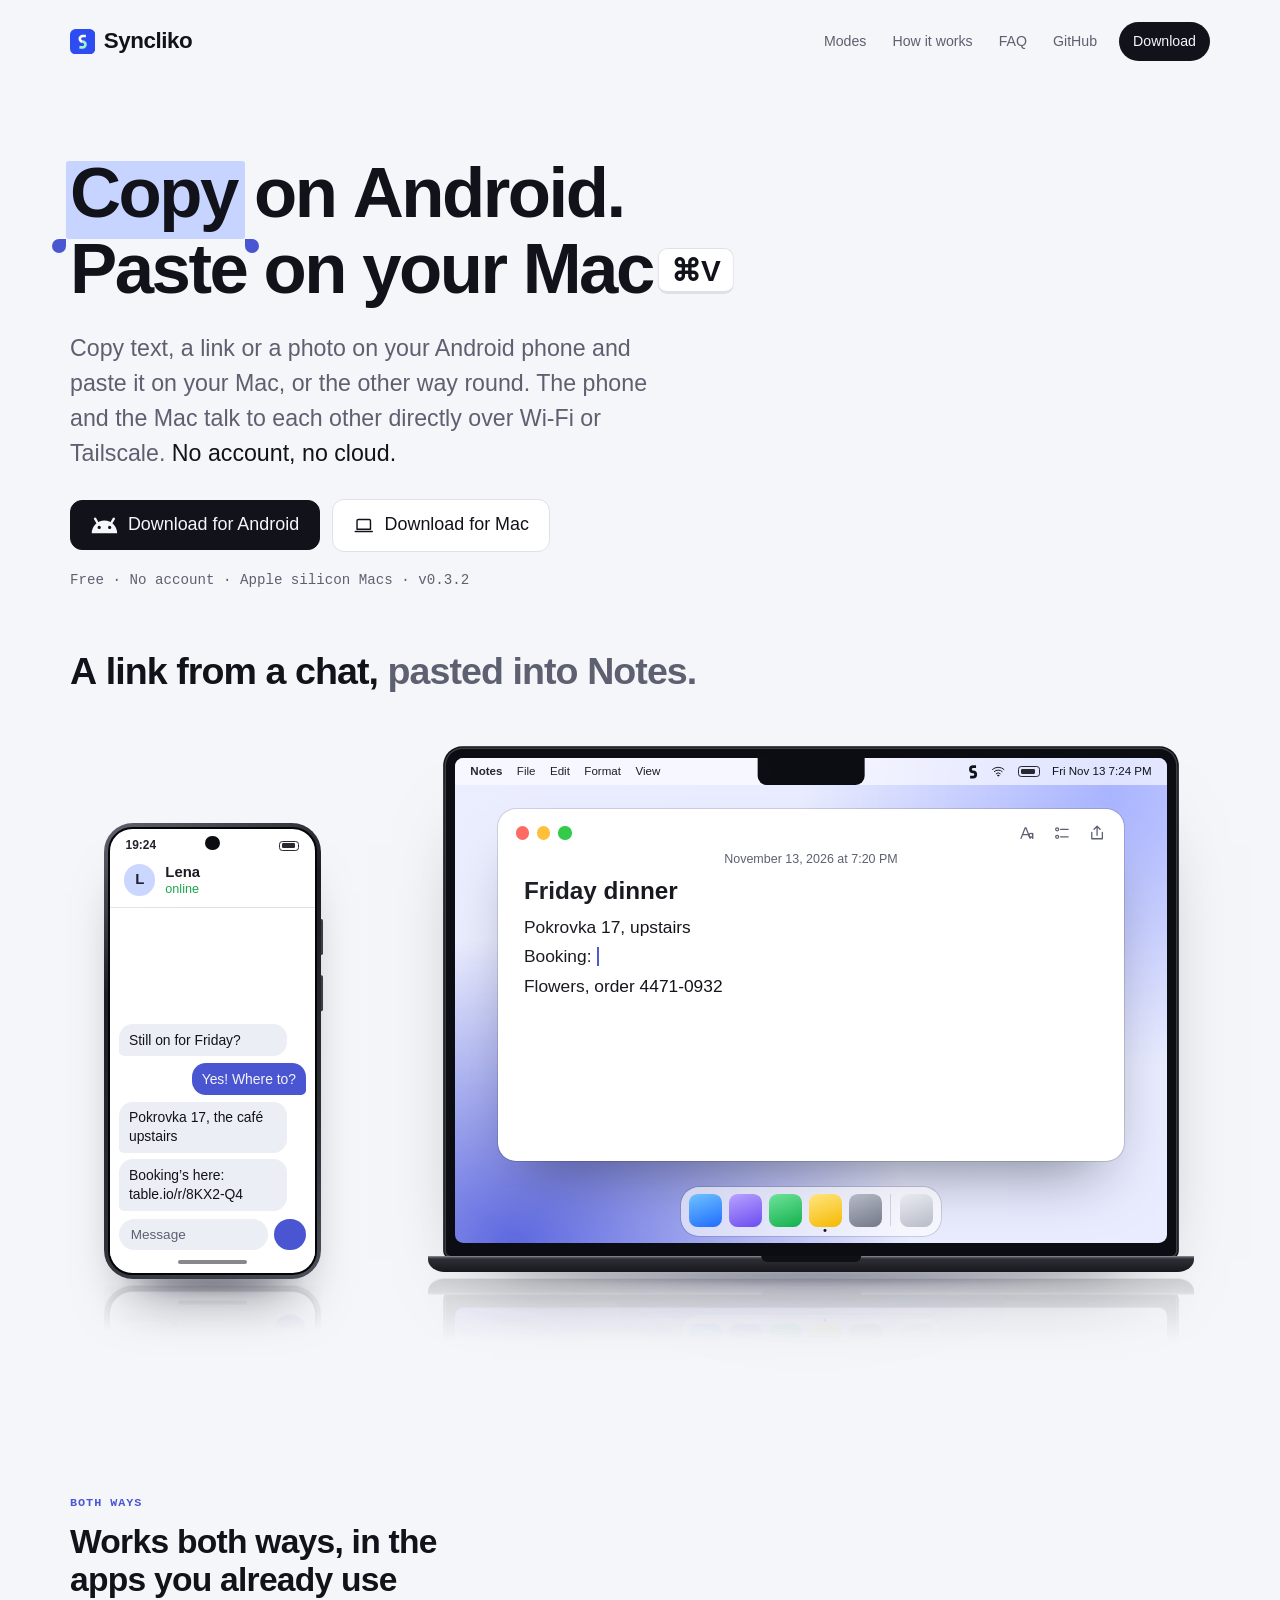
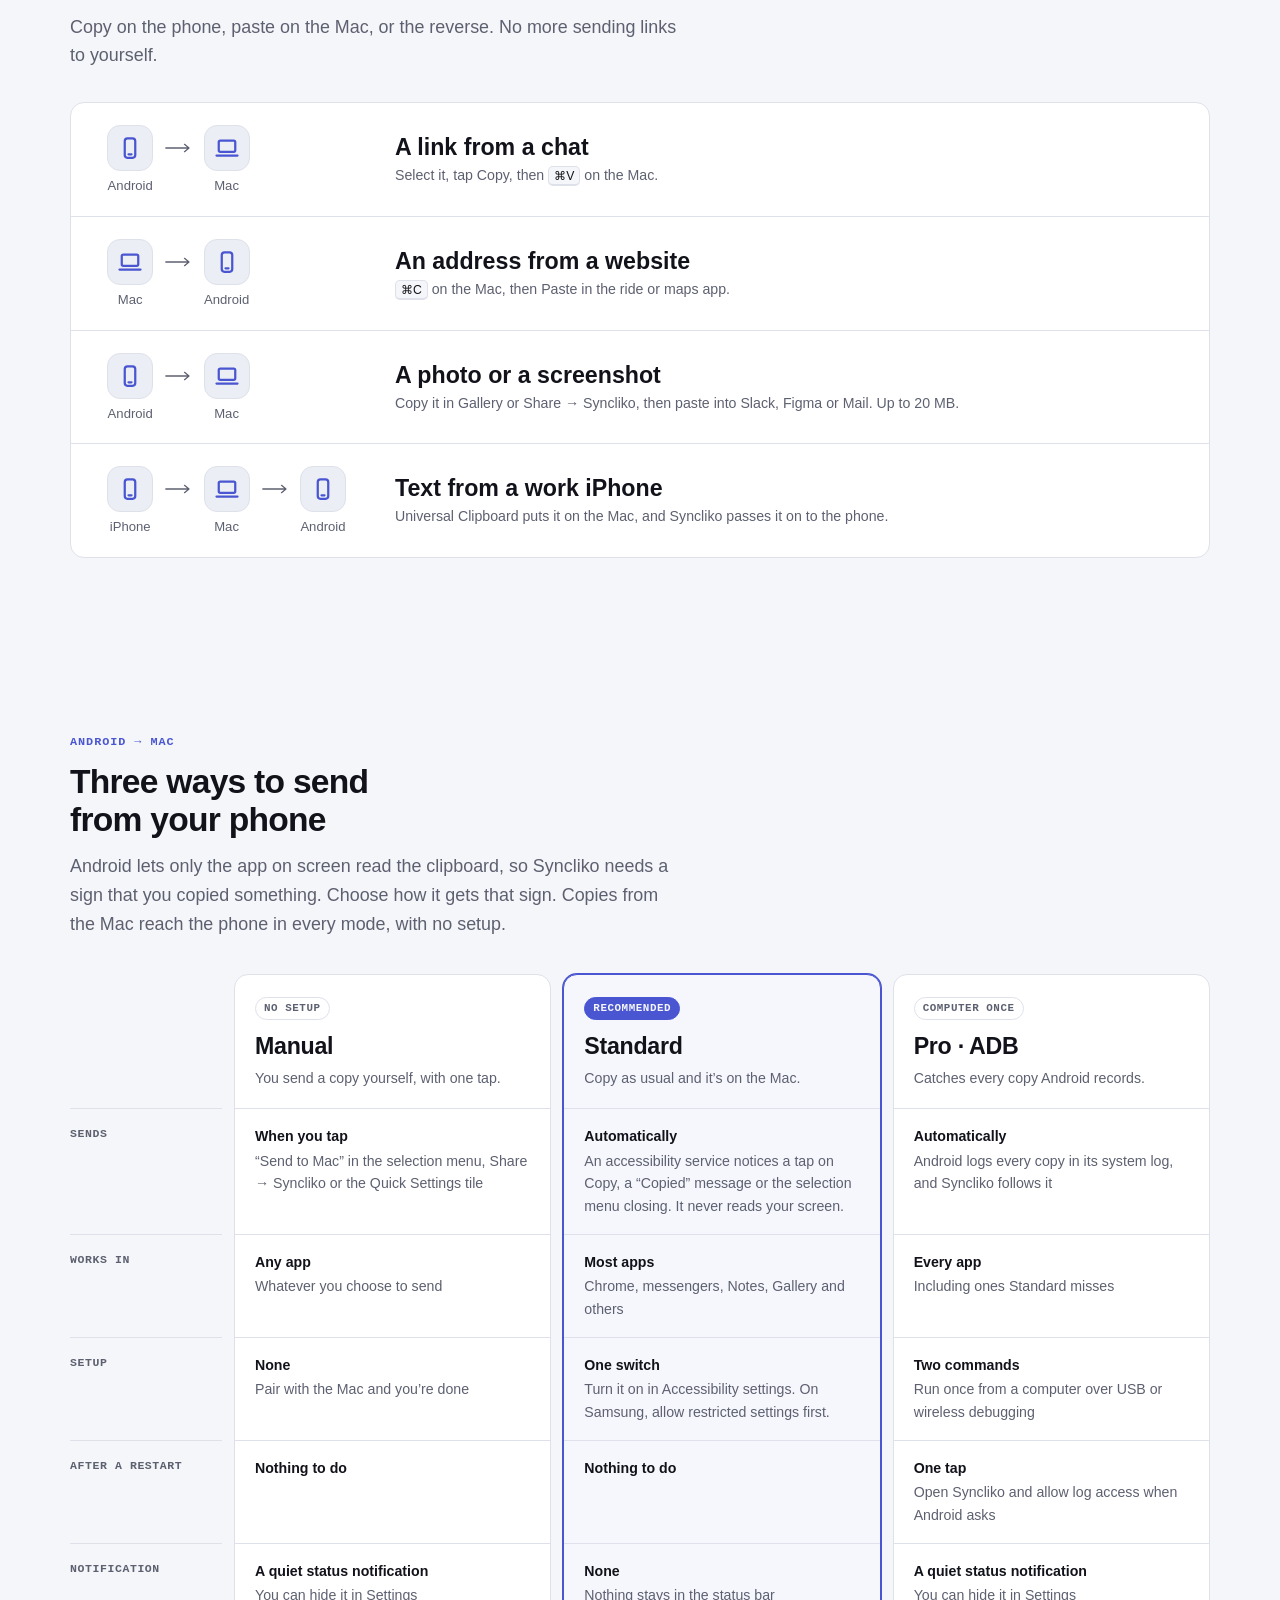
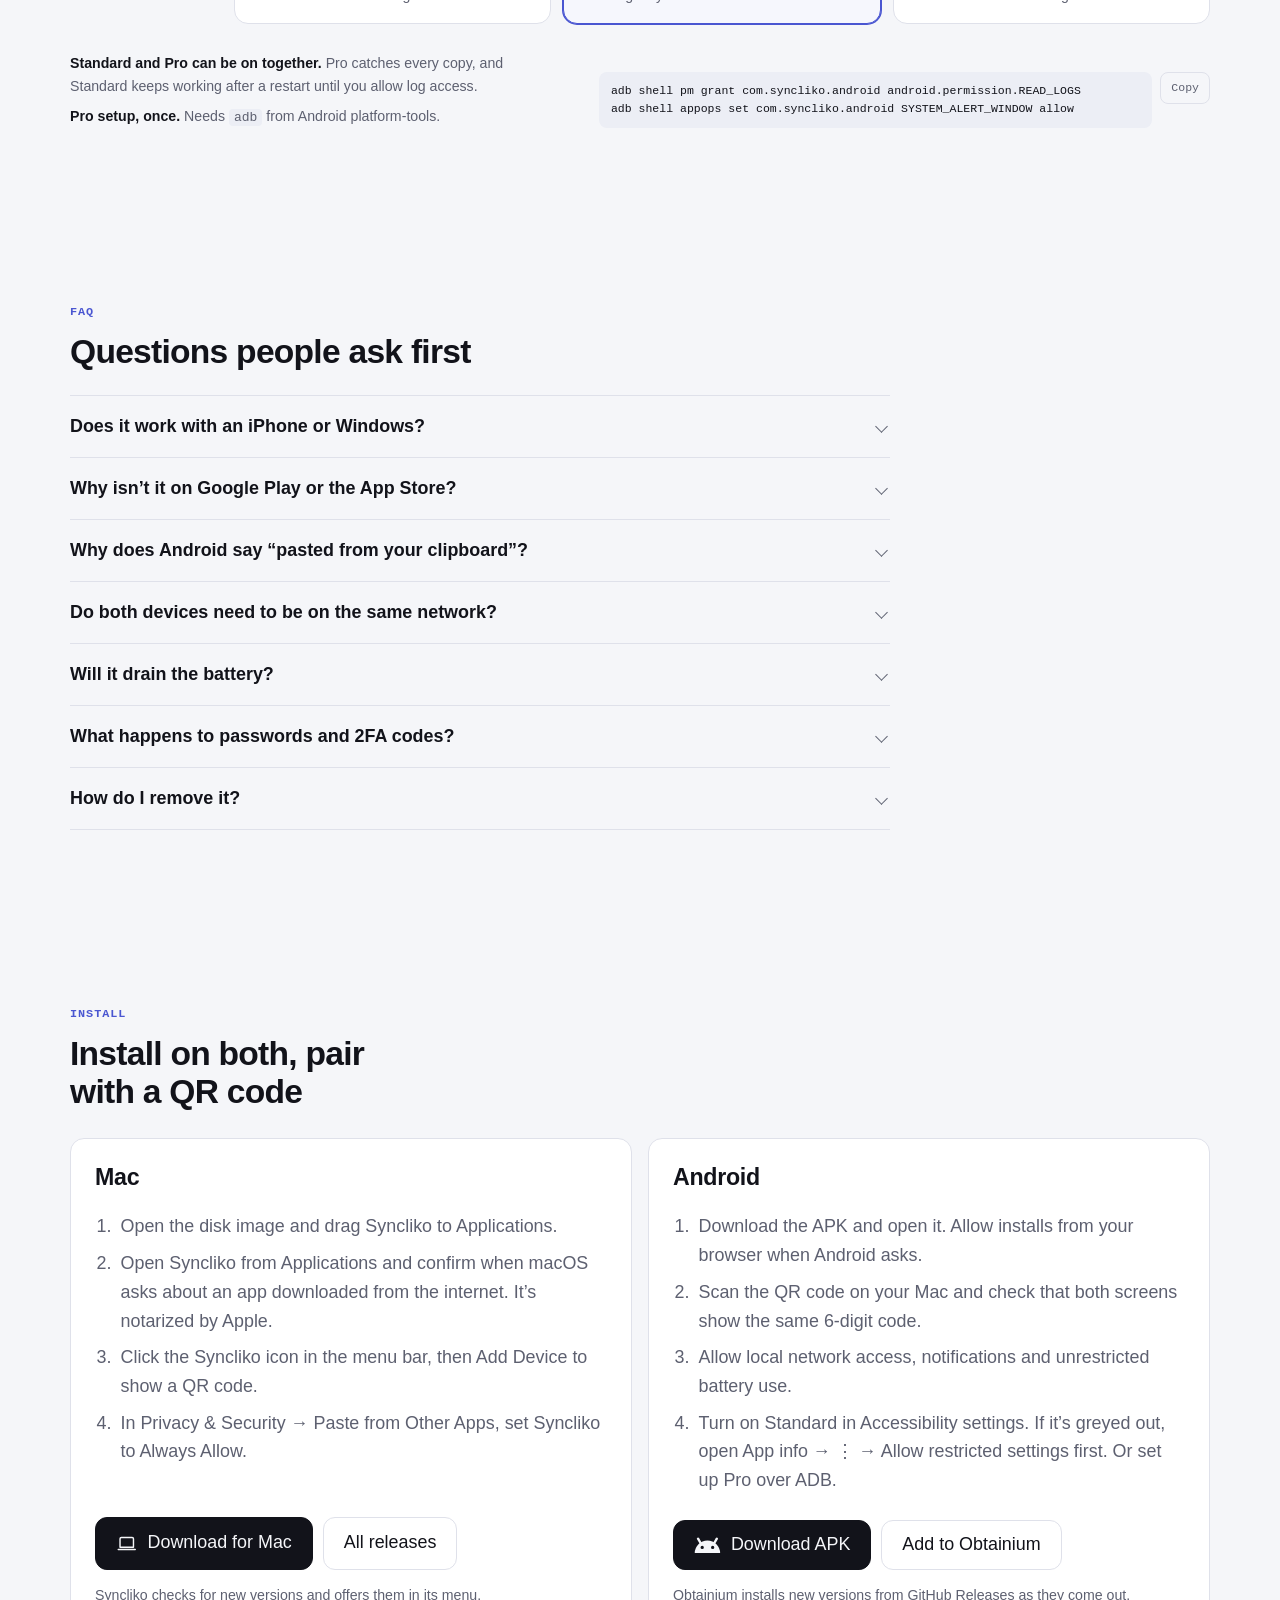
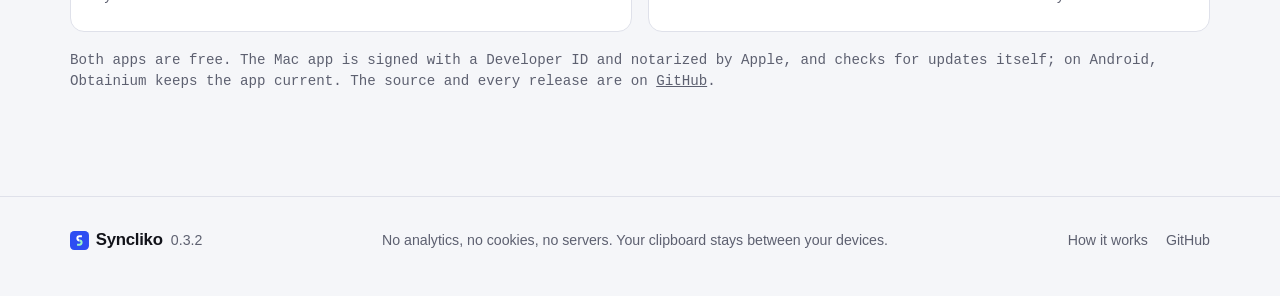
==== site/index.html @ ebd97ae9 "Site: one-row scene with a moving camera on phones On narrow screens the phone and the MacBook stand" ====
<!doctype html>
<html lang="en">
<head>
<meta charset="utf-8">
<meta name="viewport" content="width=device-width, initial-scale=1, viewport-fit=cover">
<title>Syncliko</title>
<meta name="claude:viewport-fit-sides" content="cover">
<meta name="description" content="A shared clipboard for an Android phone and a Mac. Copy on one, paste on the other, over Wi-Fi or Tailscale. No account, no cloud.">
<meta name="color-scheme" content="light dark">
<meta name="theme-color" content="#f5f6f9" media="(prefers-color-scheme: light)">
<meta name="theme-color" content="#0f1016" media="(prefers-color-scheme: dark)">
<link rel="icon" href="icon-32.png" sizes="32x32" type="image/png">
<link rel="apple-touch-icon" href="icon-180.png">
<meta property="og:type" content="website">
<meta property="og:title" content="Syncliko">
<meta property="og:description" content="Copy on Android, paste on your Mac. A shared clipboard over Wi-Fi or Tailscale, with no account and no cloud.">
<meta property="og:url" content="https://kdanet.github.io/syncliko/">
<meta property="og:image" content="https://kdanet.github.io/syncliko/icon-512.png">
<link rel="canonical" href="https://kdanet.github.io/syncliko/">
<meta name="twitter:card" content="summary">
<link rel="stylesheet" href="site.css">
<style>
/* Landing page styles on top of site.css. Layout: the headline and the scene (a phone and a MacBook
   passing a clip), then a narrow editorial column. The text-selection highlight is the motif.
   The technical details live on how-it-works.html. */
:root {
  --toolbar: #ffffff;           /* Android floating text toolbar */
  --bezel: #16171f;           /* device frame, dark in both themes */
  --wall: #e3e6f2;
  /* MacBook and Android hardware in the hero */
  --glass: #0c0d12;           /* screen glass and bezels */
  --alu-hi: #e7e9ef; --alu-lo: #b9bcc7;   /* aluminium deck */
  --wall-1: #a9b4ff; --wall-2: #5d68e0; --wall-3: #e9ecff;   /* desktop picture */
  --mbar: rgba(255, 255, 255, 0.62); --mbar-ink: #12131a;    /* translucent menu bar and Dock */
  --side: #eef0f5; --note-sel: #f8dd7c; --win-edge: rgba(10, 12, 30, 0.14);
  --grid: rgba(18, 19, 26, 0.05);
  --map: #e8ebf2; --road: #ffffff; --park: #d5ecd9;
  --stream-plain: #2f3ab8; --stream-cipher: #8f98ea; --stream-glow: rgba(74, 86, 209, 0.35); --spill: rgba(74, 86, 209, 0.2);
  --tl-r: #ff5f57; --tl-y: #febc2e; --tl-g: #28c840;         /* window buttons, same in both themes */
}
@media (prefers-color-scheme: dark) {
  :root:not([data-theme="light"]) {
    --toolbar: #2a2c3a; --bezel: #2c2e3c; --wall: #232534;
   --glass: #050608; --alu-hi: #4a4d5a; --alu-lo: #2b2d37; --wall-1: #5b66d6; --wall-2: #232a6e; --wall-3: #141633; --mbar: rgba(22, 24, 34, 0.6); --mbar-ink: #eceef6; --side: #20222e; --note-sel: #6a5717; --win-edge: rgba(255, 255, 255, 0.1); --grid: rgba(255, 255, 255, 0.045); --map: #1b1d26; --road: #2b2e3a; --park: #1d2b24; --stream-plain: #eef0ff; --stream-cipher: #8f9bff; --stream-glow: rgba(140, 150, 255, 0.9); --spill: rgba(100, 110, 255, 0.45);
    color-scheme: dark;
  }
}
:root[data-theme="dark"] {
  --toolbar: #2a2c3a; --bezel: #2c2e3c; --wall: #232534;
   --glass: #050608; --alu-hi: #4a4d5a; --alu-lo: #2b2d37; --wall-1: #5b66d6; --wall-2: #232a6e; --wall-3: #141633; --mbar: rgba(22, 24, 34, 0.6); --mbar-ink: #eceef6; --side: #20222e; --note-sel: #6a5717; --win-edge: rgba(255, 255, 255, 0.1); --grid: rgba(255, 255, 255, 0.045); --map: #1b1d26; --road: #2b2e3a; --park: #1d2b24; --stream-plain: #eef0ff; --stream-cipher: #8f9bff; --stream-glow: rgba(140, 150, 255, 0.9); --spill: rgba(100, 110, 255, 0.45);
  color-scheme: dark;
}

/* ---------- Hero ---------- */
.hero { padding-block: clamp(28px, 6vw, 72px) clamp(40px, 7vw, 96px); }
/* One left-aligned column of copy (two-line headline, lede, downloads), then the scene
   full width underneath, so the phone and the MacBook can stand apart with room for the clip. */
.hero .wrap { display: grid; grid-template-columns: minmax(0, 1fr); }
.hero h1 { margin-bottom: 24px; }
.hero-side .lede { max-width: 46ch; margin-bottom: 28px; }
@media (max-width: 920px) { .hero .wrap { grid-template-columns: 1fr; } }

h1 {
  font: 800 var(--step-4)/1.08 var(--display);
  letter-spacing: -0.035em;
  margin: 0 0 28px;
  text-wrap: balance;
}
h1 .line { display: block; }
/* "Copy" drawn as an Android text selection. The highlight hugs the letters' ink (from the top of
   the C to the bottom of the y) with an even margin on every side, instead of the font's content
   area. Offsets are in em from the word's own box; the defaults fit SF Pro, and a script refines
   them for whatever font the system actually used. */
.sel {
  --hl-t: 0.113em; --hl-b: -0.103em; --hl-l: -0.045em; --hl-r: -0.115em; --hd: 0.2em;
  position: relative; display: inline-block; isolation: isolate;
}
.sel .hl {
  position: absolute; z-index: -1;
  top: var(--hl-t); bottom: var(--hl-b); left: var(--hl-l); right: var(--hl-r);
  background: var(--select); border-radius: 0.04em;
}
/* Teardrop handles: the point touches the highlight's bottom corner, the round end hangs below. */
.sel .hd {
  position: absolute; top: calc(100% - var(--hl-b)); width: var(--hd); height: var(--hd);
  background: var(--handle);
}
.sel .hd-l { left: calc(var(--hl-l) - var(--hd)); border-radius: 50% 0 50% 50%; }
.sel .hd-r { left: calc(100% - var(--hl-r)); border-radius: 0 50% 50% 50%; }
.sel .hd { transition: transform 0.35s cubic-bezier(0.3, 0.7, 0.2, 1), opacity 0.25s ease; }
.sel .hd-l { transform-origin: 100% 0; }
.sel .hd-r { transform-origin: 0 0; }
/* Once on load the selection is dragged across the word, the way a long-press then drag does it.
   Fill "backwards" only, so afterwards the handles go back to their transitions. */
@media (prefers-reduced-motion: no-preference) {
  .sel .hl { animation: sel-grow 0.75s cubic-bezier(0.3, 0.7, 0.2, 1) 0.45s backwards; }
  .sel .hd-l { animation: hd-in 0.25s ease-out 0.3s backwards; }
  .sel .hd-r { animation: hd-in 0.25s ease-out 0.3s backwards, sel-drag 0.75s cubic-bezier(0.3, 0.7, 0.2, 1) 0.45s backwards; }
}
@keyframes sel-grow { from { right: calc(100% - var(--hl-l)); } }
@keyframes sel-drag { from { left: var(--hl-l); } }
@keyframes hd-in { from { opacity: 0; transform: scale(0.4); } }

/* The headline mirrors itself: "Copy on Android. / Paste on your Mac ⌘V" ⇄ "Copy on Mac ⌘C /
   Paste on your Android." The platform words decode through bytes; the line that names the Mac
   carries the keycap, the other one the full stop. Mac text selection has no handles. */
.flip { display: block; }
/* On narrow screens the second line always breaks after "on", so both states have the same height. */
.nb { display: none; }
@media (max-width: 640px) { .nb { display: inline; } }
.slot, .tail { display: inline-block; white-space: nowrap; vertical-align: baseline; }
.slot { clip-path: inset(-0.4em -0.05em -0.4em 0); }
.flip.anim .slot, .flip.anim .tail { transition: width 0.55s cubic-bezier(0.3, 0.7, 0.2, 1); }
.slot .nz { color: var(--accent); }
/* The full stop and the keycap sit side by side on a strip that slides inside the tail's window. */
.tail { clip-path: inset(-0.5em 0 -0.5em 0); }
.strip { display: inline-block; white-space: nowrap; }
.flip.anim .strip { transition: transform 0.55s cubic-bezier(0.3, 0.7, 0.2, 1); }
.flip.anim .strip > * { transition: opacity 0.3s ease; }
.tail:not(.k) .kbd, .tail.k .stop { opacity: 0; }
/* Without the script (or before it measures) only the visible end of each line takes up space. */
.flip:not(.ready) .tail:not(.k) .kbd, .flip:not(.ready) .tail.k .stop { position: absolute; visibility: hidden; }
.flip[data-dir="ma"] .sel .hd { opacity: 0; transform: scale(0); }
.kbd {
  display: inline-grid; place-items: center;
  font: 600 0.42em/1 var(--text);
  letter-spacing: 0;
  min-width: 2.1em; height: 1.55em; padding-inline: 0.4em;
  border: 1px solid var(--line); border-bottom-width: 3px;
  background: var(--raised); color: var(--ink);
  border-radius: 0.32em;
  vertical-align: 0.42em; margin-left: 0.18em;
}
.lede { font-size: var(--step-1); line-height: 1.5; color: var(--muted); max-width: 34ch; margin: 0 0 32px; text-wrap: pretty; }
.lede strong { color: var(--ink); font-weight: 500; }

.ctas { display: flex; flex-wrap: wrap; gap: 12px; align-items: center; }
.fine { margin-top: 18px; font: 400 var(--step--1)/1.5 var(--mono); color: var(--muted); }

/* ---------- Demo stage ----------
   The product is "Android → macOS", so the scene says it in hardware: an Android phone and, a step
   apart, a MacBook Pro 14" in its real proportions (lid 1.45:1, thin bezels, notch, a base a touch
   wider than the lid) with one Notes window open. The clip travels across the gap between them, both
   ways. The stage is a size container and the scene is sized in em off a cqw base, so it scales as one
   picture. Under it, in normal type, a caption row names both devices and logs the last trip. */
.demo { grid-column: 1 / -1; display: grid; gap: 18px; width: 100%; max-width: 1180px; min-width: 0; justify-self: center; margin-top: clamp(20px, 3.5vw, 44px); }
.stage { position: relative; width: 100%; aspect-ratio: 100 / 46.5; container-type: inline-size; min-width: 0; }
.scene { position: absolute; inset: 0; font-size: 1.45cqw; }

/* MacBook Pro, front view, kept to a clean silhouette: a black lid with even thin bezels sitting
   straight on a thin aluminium base that is a touch wider, with a dark seam and a shallow scoop. */
.laptop { position: absolute; left: 31.4%; width: 67.2%; top: 0; height: 98.6%; }
.lid {
  position: absolute; left: 2.38%; width: 95.24%; top: 0; height: 96.96%;
  padding: 0.55em 0.55em 0.75em; border-radius: 1em 1em 0.3em 0.3em; background: var(--glass);
  box-shadow: 0 2.6em 4em -3.2em rgba(10, 12, 30, 0.45);
}
.base {
  position: absolute; left: 0; width: 100%; top: 96.96%; height: 3.04%;
  border-radius: 0 0 1em 1em / 0 0 0.75em 0.75em;
  background: linear-gradient(var(--alu-hi) 35%, var(--alu-lo));
  box-shadow: inset 0 0.12em 0 rgba(0, 0, 0, 0.28), 0 1.2em 1.6em -1.2em rgba(10, 12, 30, 0.4);
}
.base::after { content: ""; position: absolute; left: 50%; top: 0; width: 13%; height: 42%; transform: translateX(-50%); background: var(--alu-lo); border-radius: 0 0 0.55em 0.55em; opacity: 0.7; }

.desk {
  position: relative; height: 100%; border-radius: 0.5em; overflow: hidden;
  background:
    radial-gradient(70% 90% at 92% 8%, var(--wall-1) 0%, transparent 62%),
    radial-gradient(85% 95% at 8% 100%, var(--wall-2) 0%, transparent 66%),
    radial-gradient(60% 60% at 45% 55%, var(--wall-3) 0%, transparent 70%),
    var(--wall-3);
}
.notch { position: absolute; left: 50%; top: 0; width: 15%; height: 1.61em; transform: translateX(-50%); background: var(--glass); border-radius: 0 0 0.55em 0.55em; z-index: 3; }

/* Menu bar */
.mbar {
  position: relative; z-index: 2; display: flex; align-items: center; gap: 1.25em;
  height: 2.3em; padding: 0 1.3em; font: 500 0.7em/1 var(--text);
  background: var(--mbar); color: var(--mbar-ink);
}
.mbar b { font-weight: 700; }
/* The Apple menu. The logo is a character in Apple's system font (U+F8FF), so it exists only on Apple
   devices; elsewhere the script removes it rather than show an empty box. */
.mbar .apple { font: 400 1.3em/1 -apple-system, BlinkMacSystemFont, sans-serif; margin-right: -0.1em; transform: translateY(-0.04em); }
.mbar .tray { margin-left: auto; display: flex; align-items: center; gap: 1.05em; font-variant-numeric: tabular-nums; }
.mbar svg { width: 1.25em; height: 1.25em; fill: none; stroke: currentColor; stroke-width: 1.6; stroke-linecap: round; stroke-linejoin: round; }
/* Syncliko's menu bar glyph, the same drawing as MenuBarIcon in the Mac app: the S, solid. */
.mbar svg.sy { width: 1.05em; height: 1.35em; flex: none; display: block; fill: none; stroke: var(--mbar-ink); stroke-linecap: butt; overflow: visible; transform-origin: 50% 50%; }
.sy.ping { animation: ping 0.9s ease-out; }
@keyframes ping { 0% { stroke: var(--accent); transform: scale(1); } 35% { stroke: var(--accent); transform: scale(1.3); } 100% { transform: scale(1); } }
.bat { width: 1.9em; height: 0.95em; border: 1px solid currentColor; border-radius: 0.28em; position: relative; opacity: 0.9; }
.bat::after { content: ""; position: absolute; inset: 0.14em 18% 0.14em 0.14em; border-radius: 0.1em; background: currentColor; }

/* One note in its own window, the way Notes opens a note on double-click: window buttons, a small
   toolbar, no title-bar rule, large corner radius and a soft shadow. */
.win {
  position: absolute; left: 6%; right: 6%; top: 10.5%; bottom: 17%;
  display: flex; flex-direction: column;
  background: var(--raised); border-radius: 1.1em; overflow: hidden;
  box-shadow: 0 0 0 1px var(--win-edge), 0 2em 3.6em -1.6em rgba(10, 12, 30, 0.5);
}
.win-head { display: flex; align-items: center; justify-content: space-between; padding: 0.9em 1.1em 0.3em; }
.lights { display: flex; gap: 0.48em; }
.lights i { width: 0.8em; height: 0.8em; border-radius: 50%; }
.lights i:nth-child(1) { background: var(--tl-r); }
.lights i:nth-child(2) { background: var(--tl-y); }
.lights i:nth-child(3) { background: var(--tl-g); }
.tools { display: flex; gap: 1em; color: var(--muted); }
.tools svg { width: 1.1em; height: 1.1em; fill: none; stroke: currentColor; stroke-width: 1.7; stroke-linecap: round; stroke-linejoin: round; }
.notes-body { padding: 0.1em 1.5em 1em; font-size: 1.05em; line-height: 1.7; color: var(--muted); min-width: 0; }
.notes-body .when { display: block; text-align: center; font-size: 0.72em; margin-bottom: 0.5em; }
.notes-body .t { display: block; color: var(--ink); font: 700 1.4em/1.25 var(--text); margin-bottom: 0.25em; }
.notes-body .row { display: block; white-space: nowrap; color: var(--ink); }
.msel { border-radius: 2px; transition: background 0.6s ease; }
.msel.on { background: var(--select); }
.caret { display: inline-block; width: 1.5px; height: 1.1em; background: var(--accent); vertical-align: -0.2em; margin-left: 1px; }

/* Dock */
.dock {
  position: absolute; left: 50%; bottom: 1.6%; transform: translateX(-50%); z-index: 1;
  display: flex; align-items: center; gap: 0.42em; padding: 0.4em 0.48em 0.55em; border-radius: 1.1em;
  background: var(--mbar); box-shadow: 0 0 0 1px var(--win-edge);
}
.dock i { width: 2em; height: 2em; border-radius: 0.52em; background: var(--c); position: relative; }
.dock i.run::after { content: ""; position: absolute; left: 50%; bottom: -0.3em; width: 0.18em; height: 0.18em; border-radius: 50%; background: var(--mbar-ink); transform: translateX(-50%); }
.dock .sep { width: 1px; height: 1.9em; background: var(--win-edge); margin: 0 0.1em; }

/* Android phone: punch-hole camera, gesture bar. Stands on its own, left of the MacBook. */
.phone {
  position: absolute; left: 3%; width: 19%; top: 14%; bottom: 0; z-index: 3;
  padding: 0.3em; border-radius: 1.75em; background: var(--glass);
  box-shadow: 0 0 0 0.12em var(--alu-lo), 0 2.2em 3.2em -1.8em rgba(10, 12, 30, 0.55);
}
.phone-screen { position: relative; height: 100%; border-radius: 1.47em; background: var(--raised); display: flex; flex-direction: column; overflow: hidden; }
.p-status { position: relative; display: flex; justify-content: space-between; align-items: center; padding: 0.9em 1.3em 0.4em; font: 600 0.72em/1 var(--text); color: var(--ink); }
.p-status .cam { position: absolute; left: 50%; top: 0.55em; width: 1.2em; height: 1.2em; margin-left: -0.6em; border-radius: 50%; background: var(--glass); }
.p-status .bat { width: 1.7em; height: 0.85em; }
.p-head { display: flex; align-items: center; gap: 0.6em; padding: 0.45em 0.85em 0.7em; border-bottom: 1px solid var(--line); }
.ava { width: 2.1em; height: 2.1em; border-radius: 50%; background: var(--select); display: grid; place-items: center; font: 700 0.9em/1 var(--display); color: var(--ink); flex: none; }
.who { display: flex; flex-direction: column; gap: 0.2em; font: 600 0.9em/1.1 var(--text); min-width: 0; }
.who small { font: 400 0.85em/1 var(--text); color: var(--signal); }
.p-chat { flex: 1; display: flex; flex-direction: column; justify-content: flex-end; gap: 0.38em; padding: 0.5em 0.55em; min-height: 0; overflow: hidden; }
.b { max-width: 90%; padding: 0.5em 0.7em; border-radius: 1em; font-size: 0.84em; line-height: 1.35; background: var(--code-bg); color: var(--ink); }
.b.me { align-self: flex-end; background: var(--accent); color: var(--paper); border-bottom-right-radius: 0.35em; }
.b.them { border-bottom-left-radius: 0.35em; }
.pick { white-space: nowrap; position: relative; border-radius: 2px; transition: background 0.25s ease; }
.pick::before, .pick::after { content: ""; position: absolute; bottom: -0.62em; width: 0.62em; height: 0.62em; background: var(--handle); opacity: 0; transition: opacity 0.2s ease; }
.pick::before { left: -0.6em; border-radius: 50% 0 50% 50%; }
.pick::after { right: -0.6em; border-radius: 0 50% 50% 50%; }
.pick.on { background: var(--select); }
.pick.on::before, .pick.on::after { opacity: 1; }
/* Android's floating text toolbar: a compact opaque bar that hugs its actions, lifted by a shadow and
   placed just above the selection (see above()). */
.p-tools {
  position: absolute; left: 0; top: 0; z-index: 7;
  display: flex; align-items: center; padding: 0.22em;
  background: var(--toolbar); color: var(--ink); border-radius: 0.75em;
  box-shadow: 0 0 0 1px var(--line), 0 0.5em 1.2em -0.3em rgba(8, 10, 24, 0.45);
  font: 500 0.7em/1 var(--text); white-space: nowrap;
  opacity: 0; transform: translateY(0.35em) scale(0.96); transform-origin: 50% 100%;
  transition: opacity 0.18s ease, transform 0.22s cubic-bezier(0.2, 0.8, 0.2, 1);
}
.p-tools span { padding: 0.62em 0.78em; border-radius: 0.55em; transition: background 0.15s ease; }
.p-tools .more { padding-inline: 0.5em; font-weight: 700; color: var(--muted); }
.p-tools.show { opacity: 1; transform: none; }
.p-tools.pressed .copy { background: color-mix(in srgb, var(--accent) 26%, transparent); }
.p-input { position: relative; display: flex; align-items: center; gap: 0.4em; padding: 0 0.55em 0.35em; }
.field {
  flex: 1; min-width: 0; height: 2.3em; padding: 0 0.85em; border-radius: 1.15em;
  display: flex; align-items: center; background: var(--code-bg);
  font-size: 0.82em; color: var(--muted); white-space: nowrap; overflow: hidden;
}
.field .typed { color: var(--ink); border-radius: 2px; transition: background 0.6s ease; }
.field .typed.fresh { background: var(--select); }
.send { width: 1.9em; height: 1.9em; border-radius: 50%; background: var(--accent); flex: none; }
.p-paste {
  position: absolute; left: 0; top: 0; z-index: 4;
  padding: 0.6em 0.8em; border-radius: 0.6em; background: var(--ink); color: var(--paper);
  font: 500 0.76em/1 var(--text); opacity: 0; transform: translateY(0.4em); transition: opacity 0.2s ease, transform 0.2s ease;
}
.p-paste.show { opacity: 1; transform: none; }
.gesture { flex: none; width: 34%; height: 0.24em; margin: 0.25em auto 0.55em; border-radius: 1em; background: var(--ink); opacity: 0.5; }

/* The trip between devices */
.key {
  position: absolute; z-index: 5; font: 600 1.05em/1 var(--text);
  padding: 0.45em 0.6em; border: 1px solid var(--line); border-bottom-width: 3px; border-radius: 0.5em;
  background: var(--raised); color: var(--ink);
  opacity: 0; transform: translateY(0.35em); transition: opacity 0.2s ease, transform 0.2s ease;
}
.key.show { opacity: 1; transform: none; }

/* Caption row: which devices, which way, how fast. */

@media (prefers-reduced-motion: no-preference) {
  .caret { animation: blink 1.1s steps(1) infinite; }
}
@keyframes blink { 50% { visibility: hidden; } }

/* Scene extras switched on by the hero look below. */
.ripple, .floor, .stream { display: none; }
.stream { position: absolute; inset: 0; width: 100%; height: 100%; z-index: 5; pointer-events: none; }
.ripple { position: absolute; z-index: 5; width: 2.4em; height: 2.4em; margin: -1.2em 0 0 -1.2em; border-radius: 50%; border: 2px solid var(--accent); opacity: 0; pointer-events: none; }
.ripple.go { animation: ripple 0.9s ease-out; }
@keyframes ripple { from { transform: scale(0.3); opacity: 0.9; } to { transform: scale(2.8); opacity: 0; } }
.floor { position: absolute; left: 6%; right: 6%; top: 100%; height: 1.8em; z-index: -1; pointer-events: none; background: radial-gradient(50% 55% at 50% 0, rgba(0, 0, 0, 0.55), transparent 100%); filter: blur(3px); }

/* Hero scene look. No panel: the scene sits on the page and its screens follow the page theme, while
   the hardware stays space black (glass sheen, dark aluminium, titanium-like phone frame). The clip
   travels as its UTF-8 bytes (see flowBytes), coloured from the --stream-* tokens. */
.v-dark .lid { box-shadow: 0 0 0 0.09em #3b3d47, 0 0 0 0.17em #0d0e12, 0 3em 5em -2.8em rgba(10, 12, 30, 0.55); }
.v-dark .desk::after, .v-dark .phone-screen::after { content: ""; position: absolute; inset: 0; z-index: 6; pointer-events: none; background: linear-gradient(118deg, rgba(255, 255, 255, 0.1) 0%, rgba(255, 255, 255, 0) 34%); border-radius: inherit; }
.v-dark .base { background: linear-gradient(#5a5c65 0, #2c2e35 22%, #17181d 100%); box-shadow: inset 0 0.07em 0 rgba(255, 255, 255, 0.24), 0 1.2em 1.6em -1em rgba(10, 12, 30, 0.5); }
.v-dark .base::after { background: #0f1014; opacity: 1; }
.v-dark .phone { padding: 0.24em; background: linear-gradient(150deg, #60636e 0%, #1d1e24 30%, #2e3038 72%, #4d505a 100%); box-shadow: 0 2.4em 3.4em -1.8em rgba(10, 12, 30, 0.55); }
.v-dark .phone-screen { border: 0.18em solid #040406; }
.v-dark .phone::before { content: ""; position: absolute; right: -0.13em; top: 21%; width: 0.13em; height: 8%; border-radius: 0 0.1em 0.1em 0; background: #3a3c46; box-shadow: 0 3.4em 0 #3a3c46; }
.v-dark .floor { display: block; background: radial-gradient(50% 55% at 50% 0, rgba(10, 12, 30, 0.35), transparent 100%); }
.v-dark .ripple { display: block; }
.v-spot .stage { margin-bottom: 2.2em; }
.v-spot .laptop { -webkit-box-reflect: below 0.4em linear-gradient(transparent 88%, rgba(255, 255, 255, 0.16)); }
.v-spot .laptop::before { content: ""; position: absolute; left: 10%; right: 10%; top: 30%; bottom: -14%; z-index: -1; background: radial-gradient(closest-side, var(--spill), transparent); filter: blur(28px); }
.v-spot .phone { -webkit-box-reflect: below 0.4em linear-gradient(transparent 90%, rgba(255, 255, 255, 0.14)); }
.v-spot .stream { display: block; }


/* ---------- Scenario playlist ----------
   Five scenes share one phone and one MacBook. Phone apps switch like Android does (the old one slides
   up, the next rises in); Mac windows minimise into the Dock and the next one opens out of it. */
.apps { position: relative; flex: 1; min-height: 0; }
/* Inactive apps, windows and the photo viewer turn visibility: hidden once their exit animation is over
   (and visible at once when they come back). Merely transparent, they would stay composited layers that
   phones redraw on every scroll frame. */
.app { position: absolute; inset: 0; display: flex; flex-direction: column; background: var(--raised); transition: transform 0.55s cubic-bezier(0.2, 0.8, 0.2, 1), opacity 0.4s ease, visibility 0s; }
.app:not(.on) { transform: translateY(14%); opacity: 0; pointer-events: none; visibility: hidden; transition: transform 0.55s cubic-bezier(0.2, 0.8, 0.2, 1), opacity 0.4s ease, visibility 0s linear 0.55s; }
.app.gone { transform: translateY(-9%); opacity: 0; }
.win { transform-origin: 50% 135%; transition: transform 0.6s cubic-bezier(0.2, 0.8, 0.2, 1), opacity 0.45s ease, visibility 0s; }
.win:not(.on) { transform: translateY(16%) scale(0.12); opacity: 0; pointer-events: none; visibility: hidden; transition: transform 0.6s cubic-bezier(0.2, 0.8, 0.2, 1), opacity 0.45s ease, visibility 0s linear 0.6s; }
.dock i.bounce { animation: bounce 0.7s ease; }
@keyframes bounce { 30% { transform: translateY(-0.7em); } 55% { transform: translateY(0); } 75% { transform: translateY(-0.25em); } }

/* Values that a paste fills in, and things that appear once it has */
.val { border-radius: 2px; transition: background-color 0.6s ease; }
.val.fresh { background-color: var(--select); }
.ok:not([hidden]) { animation: rise 0.45s ease backwards; }
@keyframes rise { from { opacity: 0; transform: translateY(0.4em); } }
.tap { border-radius: 0.3em; transition: background 0.25s ease; }
.tap.on { background: var(--select); }

/* Phone: ride app */
.map {
  flex: 1; position: relative; background-color: var(--map);
  background-image:
    radial-gradient(28% 20% at 74% 30%, var(--park) 0 98%, transparent 100%),
    linear-gradient(118deg, transparent 47%, var(--road) 47% 51%, transparent 51%),
    linear-gradient(28deg, transparent 58%, var(--road) 58% 61%, transparent 61%),
    linear-gradient(90deg, transparent 30%, var(--road) 30% 32.5%, transparent 32.5%),
    linear-gradient(0deg, transparent 64%, var(--road) 64% 66%, transparent 66%);
}
.map .me { position: absolute; left: 40%; top: 62%; width: 0.8em; height: 0.8em; border-radius: 50%; background: var(--accent); box-shadow: 0 0 0 0.35em rgba(74, 86, 209, 0.22); }
.map .dest { position: absolute; left: 68%; top: 22%; width: 0.9em; height: 0.9em; border-radius: 50% 50% 50% 0; transform: rotate(-45deg); background: #e5484d; }
.sheet { position: relative; margin-top: -1em; display: flex; flex-direction: column; gap: 0.5em; padding: 0.9em 0.7em 0.8em; background: var(--raised); border-radius: 1.2em 1.2em 0 0; box-shadow: 0 -0.6em 1.4em -1em rgba(10, 12, 30, 0.3); }
.sheet-h { font: 700 0.95em/1.2 var(--text); color: var(--ink); }
.sheet .field { flex: none; }
.okchip { font: 600 0.66em/1.2 var(--text); color: var(--signal); }
.recent { font-size: 0.64em; color: var(--muted); white-space: nowrap; overflow: hidden; text-overflow: ellipsis; }

/* Phone: authenticator */
.a-head { padding: 0.5em 0.9em 0.7em; font: 700 1em/1.2 var(--text); color: var(--ink); }
.acct { display: flex; align-items: center; justify-content: space-between; gap: 0.5em; padding: 0.7em 0.9em; border-top: 1px solid var(--line); }
.acct small { display: block; font-size: 0.6em; color: var(--muted); margin-bottom: 0.2em; }
.acct .code { font: 600 1.25em/1.1 var(--mono); letter-spacing: 0.04em; color: var(--accent); padding: 0 0.15em; }
.ring { flex: none; width: 1.3em; height: 1.3em; border-radius: 50%; background: conic-gradient(var(--accent) 0 68%, var(--line) 0); -webkit-mask: radial-gradient(circle, transparent 50%, #000 52%); mask: radial-gradient(circle, transparent 50%, #000 52%); }

/* Phone: gallery grid, and the viewer that opens out of the tapped tile */
.app-photo { background: var(--raised); }
.gal { display: flex; flex-direction: column; height: 100%; }
.gal-head { display: flex; align-items: baseline; justify-content: space-between; padding: 0.5em 0.9em 0.6em; }
.gal-head b { font: 700 1em/1.2 var(--text); color: var(--ink); }
.gal-head span { font-size: 0.62em; color: var(--muted); }
.gal-head.sub { padding: 0.7em 0.9em 0.4em; }
.gal { overflow: hidden; }
.gal-grid { display: grid; grid-template-columns: repeat(3, 1fr); gap: 0.18em; padding: 0 0.18em; }
.tile { display: block; aspect-ratio: 1; overflow: hidden; transition: transform 0.18s ease, box-shadow 0.18s ease; }
.tile svg { display: block; width: 100%; height: 100%; }
.tile.tap { transform: scale(0.9); box-shadow: 0 0 0 0.16em var(--handle); }
/* Full screen, over the status bar too (only the camera cutout stays on top), with nothing but the photo. */
.viewer { position: absolute; inset: -3em 0 -1.4em; z-index: 4; background: #0b0c10; opacity: 0; transform: scale(0.3); pointer-events: none; visibility: hidden; transition: transform 0.5s cubic-bezier(0.2, 0.8, 0.2, 1), opacity 0.3s ease, visibility 0s linear 0.5s; }
.viewer.open { opacity: 1; transform: none; visibility: visible; transition: transform 0.5s cubic-bezier(0.2, 0.8, 0.2, 1), opacity 0.3s ease, visibility 0s; }
.shot {
  position: absolute; inset: 0; display: grid; place-items: center;
  background: radial-gradient(62% 40% at 50% 54%, rgba(255, 249, 240, 0.85), transparent 72%), linear-gradient(172deg, #fff0de, #f7c69c);
  transition: filter 0.25s ease;
}
.shot svg { width: 100%; height: auto; transform: translateY(6%); }
.thumb svg { display: block; width: 100%; height: 100%; }
/* Long-press: the photo stays full screen and dims slightly under the finger, then the toolbar appears. */
.shot.on { filter: brightness(0.94); }
.p-status .cam { z-index: 8; }
/* The viewer's kitten blinks and sways its tail, only while the photo is open; .demo.paused stops it too. */
@media (prefers-reduced-motion: no-preference) {
  .viewer.open .kitty-tail { transform-box: view-box; transform-origin: 41px 53px; animation: kitty-tail 3s ease-in-out infinite; }
  .viewer.open .kitty-eyes { transform-box: view-box; transform-origin: 30px 31px; animation: kitty-blink 4.2s infinite; }
}
@keyframes kitty-tail { 50% { transform: rotate(10deg); } }
@keyframes kitty-blink { 0%, 90%, 98%, 100% { transform: scaleY(1); } 94% { transform: scaleY(0.15); } }
.gesture { position: relative; z-index: 8; transition: background 0.3s ease; }
/* Over a light photo the gesture bar turns dark, as Android does. */
.phone-screen:has(.viewer.open) .gesture { background: #000; opacity: 0.35; }

/* Phone: shared toast */
.p-toast {
  position: absolute; left: 50%; bottom: 2.2em; z-index: 4; transform: translate(-50%, 0.4em); white-space: nowrap;
  padding: 0.6em 0.9em; border-radius: 2em; background: var(--ink); color: var(--paper); font: 500 0.6em/1 var(--text);
  opacity: 0; transition: opacity 0.2s ease, transform 0.2s ease;
}
.p-toast.show { opacity: 1; transform: translate(-50%, 0); }

/* Mac: browser pages and the team chat */
.wbar { display: flex; align-items: center; gap: 0.8em; padding: 0.8em 0.95em 0.5em; }
.wbar .url { flex: 1; max-width: 55%; margin: 0 auto; padding: 0.5em 1em; border-radius: 0.8em; background: var(--code-bg); font: 500 0.6em/1 var(--text); color: var(--muted); text-align: center; transform: translateX(-1.6em); }
.wbody { flex: 1; min-height: 0; display: flex; flex-direction: column; align-items: flex-start; gap: 0.4em; padding: 0.4em 1.6em 1em; font-size: 0.86em; color: var(--ink); }
.wbody.center { align-items: center; text-align: center; }
.wbody h6 { margin: 0.1em 0 0; font: 700 1.4em/1.2 var(--text); color: var(--ink); }
.wbody .muted { font-size: 0.82em; color: var(--muted); }
.wbody .lbl { margin-top: 0.4em; font: 500 0.66em/1 var(--mono); letter-spacing: 0.06em; text-transform: uppercase; color: var(--muted); }
.logo { width: 2em; height: 2em; border-radius: 50%; background: linear-gradient(150deg, #8f99ff, #4a56d1); }
.logo.sq { border-radius: 0.5em; background: linear-gradient(150deg, #5ad19a, #12915a); }
.otp { display: flex; gap: 0.4em; margin-top: 0.5em; }
.otp i { width: 1.9em; height: 2.3em; display: grid; place-items: center; border: 1px solid var(--line); border-radius: 0.45em; font: 600 1em/1 var(--mono); font-style: normal; background: var(--raised); }
.wfield { display: flex; align-items: center; gap: 0.6em; width: 13em; height: 2.2em; margin-top: 0.4em; padding: 0 0.8em; border: 1px solid var(--line); border-radius: 0.5em; font: 500 0.9em/1 var(--mono); color: var(--muted); }
.wfield .val { color: var(--ink); }
.okline { font-size: 0.82em; font-weight: 600; color: var(--signal); }
/* A bank's sign-in page: the bank's own header bar, a code form and the customer's card. The bank is made
   up (Meridian) so the page doesn't borrow a real bank's brand. */
.w-bank .wbar { padding-bottom: 0.6em; }
.bank-top { display: flex; align-items: center; gap: 1.4em; padding: 0.75em 1.4em; background: #0d2c5e; color: #e8eefc; font-size: 0.74em; }
.bank-brand { display: flex; align-items: center; gap: 0.5em; font: 700 1.15em/1 var(--display); letter-spacing: -0.01em; color: #fff; }
.bank-mark { width: 1.3em; height: 1.3em; border-radius: 0.35em; background: conic-gradient(from 210deg, #3fd6c6, #3a7bff, #3fd6c6); }
.bank-nav { display: flex; gap: 1.1em; color: #b9c8ea; }
.bank-nav span:first-child { color: #fff; }
.bank-secure { margin-left: auto; display: flex; align-items: center; gap: 0.35em; padding: 0.3em 0.6em; border-radius: 999px; background: rgba(255, 255, 255, 0.12); color: #cfe0ff; }
.bank-secure svg { width: 1em; height: 1em; fill: none; stroke: currentColor; stroke-width: 2; stroke-linecap: round; }
.bank-body { flex: 1; min-height: 0; display: flex; align-items: center; gap: 2em; padding: 1em 1.8em 1.2em; font-size: 0.86em; }
.bank-form { flex: 1; min-width: 0; display: flex; flex-direction: column; align-items: flex-start; gap: 0.45em; }
.bank-form h6 { margin: 0; font: 700 1.4em/1.2 var(--text); color: var(--ink); }
.bank-form .muted { font-size: 0.82em; color: var(--muted); }
.bank-row { display: flex; align-items: center; gap: 1em; margin-top: 0.5em; }
.bank-btn { padding: 0.55em 1.6em; border-radius: 0.5em; background: #1f5fd6; color: #fff; font: 600 0.82em/1 var(--text); }
.bank-card { flex: none; position: relative; width: 11em; aspect-ratio: 1.586; border-radius: 0.8em; padding: 0.8em 0.9em; display: flex; flex-direction: column; justify-content: space-between;
  background: linear-gradient(135deg, #123b7d 0%, #1f5fd6 55%, #33c2b5 100%); color: #fff; box-shadow: 0 1em 1.6em -0.9em rgba(10, 20, 60, 0.6); font-size: 0.8em; }
.bank-card b { font: 700 0.95em/1 var(--display); }
.bank-card .chip { width: 1.8em; height: 1.35em; border-radius: 0.3em; background: linear-gradient(135deg, #f4d58d, #c79a3c); }
.bank-card span { font: 500 0.95em/1 var(--mono); letter-spacing: 0.08em; }
.bank-card small { font: 500 0.6em/1 var(--text); letter-spacing: 0.1em; opacity: 0.8; }
.w-chat .wbody { flex-direction: row; align-items: stretch; gap: 0; padding: 0; }
/* A team chat: workspace sidebar (channels with an unread count, people with presence), the channel's
   header, a feed with avatars and times, and the composer. After the paste the kitten is posted and the
   team reacts (see chatReplies in the script). */
.chat-side { width: 24%; display: flex; flex-direction: column; gap: 0.38em; padding: 0.8em 0.7em; background: var(--side); font-size: 0.7em; color: var(--muted); }
.chat-side .ws { display: flex; justify-content: space-between; color: var(--ink); font-size: 1.05em; margin-bottom: 0.2em; }
.chat-side .ws span { color: var(--muted); font-weight: 400; }
.chat-side .sec { margin-top: 0.5em; font-size: 0.85em; font-weight: 600; color: var(--muted); opacity: 0.8; }
.chat-side .cur { margin: 0 -0.4em; padding: 0.25em 0.4em; border-radius: 0.4em; background: var(--win-edge); color: var(--ink); }
.chat-side .unread { display: flex; justify-content: space-between; color: var(--ink); font-weight: 600; }
.chat-side .unread em { font-style: normal; font-size: 0.85em; padding: 0 0.45em; border-radius: 999px; background: #e0457b; color: #fff; }
.chat-side .dm { display: flex; align-items: center; gap: 0.45em; }
.chat-side .dm i { width: 0.55em; height: 0.55em; border-radius: 50%; border: 1px solid var(--muted); }
.chat-side .dm i.on { border-color: var(--signal); background: var(--signal); }
.chat-main { flex: 1; min-width: 0; display: flex; flex-direction: column; gap: 0.5em; padding: 0.7em 1em 0.9em; }
.chan { display: flex; align-items: baseline; gap: 0.7em; padding-bottom: 0.5em; border-bottom: 1px solid var(--line); font-size: 0.74em; color: var(--muted); }
.chan b { color: var(--ink); font-size: 1.1em; }
.feed { flex: 1; min-height: 0; overflow: hidden; display: flex; flex-direction: column; justify-content: flex-end; gap: 0.55em; }
.cm { display: flex; gap: 0.6em; font-size: 0.74em; color: var(--ink); line-height: 1.35; }
.cm:not([hidden]) { animation: rise 0.4s ease backwards; }
.cm b { display: block; font-size: 0.95em; margin-bottom: 0.1em; }
.cm b small { font-weight: 400; color: var(--muted); font-size: 0.85em; margin-left: 0.3em; }
.cm .av { flex: none; width: 2em; height: 2em; border-radius: 0.5em; display: grid; place-items: center; background: var(--a); color: #fff; font: 700 0.9em/1 var(--text); font-style: normal; }
.cm .thumb { display: block; width: 4.6em; height: 4.6em; margin-top: 0.3em; }
.reacts { display: flex; gap: 0.35em; margin-top: 0.4em; }
.react { display: inline-flex; align-items: center; gap: 0.25em; padding: 0.15em 0.5em; border-radius: 999px; border: 1px solid var(--line); background: var(--code-bg); font-size: 0.9em; }
.react:not([hidden]) { animation: pop 0.35s cubic-bezier(0.2, 1.4, 0.4, 1) backwards; }
.react em { font-style: normal; font-size: 0.85em; color: var(--muted); }
@keyframes pop { from { transform: scale(0.4); opacity: 0; } }
.msg { font-size: 0.78em; color: var(--ink); }
.msg b { display: block; font-size: 0.9em; margin-bottom: 0.1em; }
.composer { margin-top: auto; display: flex; align-items: center; gap: 0.6em; min-height: 2.6em; padding: 0.45em 0.7em; border: 1px solid var(--line); border-radius: 0.6em; font-size: 0.74em; color: var(--muted); }
.thumb { width: 6.4em; height: 6.4em; border-radius: 0.5em; overflow: hidden; box-shadow: 0 0.3em 0.8em -0.4em rgba(10, 12, 30, 0.35); background-image: linear-gradient(#fde7c8, #f2b083); }
.thumb.fresh { box-shadow: 0 0 0 0.2em var(--select); }

/* Case title over the scene: what is copied, then where it is pasted, in two tones. On a scene change
   the words leave blurred and the new ones rise one by one. The script reserves the height of the
   longest title so the scene never moves. */
.case {
  margin: 0 0 clamp(16px, 3vw, 40px);
  font: 700 clamp(1.45rem, 1rem + 1.7vw, 2.35rem)/1.14 var(--display); letter-spacing: -0.025em;
  color: var(--ink); text-wrap: balance;
}
.case .c-rest { color: var(--muted); }
.case .w { display: inline-block; }
.case.settled .w { animation: none !important; }
@media (prefers-reduced-motion: no-preference) {
  .case .w { animation: case-in 0.7s cubic-bezier(0.2, 0.7, 0.2, 1) calc(var(--i) * 45ms) backwards; }
  .case.out .w {
    opacity: 0; transform: translateY(-0.2em); filter: blur(6px);
    transition: opacity 0.25s ease, transform 0.3s ease, filter 0.3s ease; transition-delay: calc(var(--i) * 18ms);
  }
}
@keyframes case-in { from { opacity: 0; transform: translateY(0.45em); filter: blur(8px); } }

/* Phones: the devices keep standing side by side, each large enough to read, on a row wider than the
   screen. The stage becomes a camera: it opens on both devices, moves in on the one where the copy
   happens and follows the clip across to the other (the script sets the transform, see camera()).
   Type is rescaled so each device keeps exactly its desktop layout inside: the laptop stays 46em wide
   and the phone 13em wide, whatever the screen. The stage spans the whole screen width and clips the
   row at its edges, not at the page margins. */
@media (max-width: 640px) {
  .stage { width: 100vw; margin-inline: calc(50% - 50vw); aspect-ratio: 100 / 66; overflow-x: clip; }
  .scene { inset: 0 auto auto 0; width: 148cqw; height: 88cqw; font-size: 1.99cqw; transform-origin: 0 0; }
  .laptop { left: 35.14%; width: 62.16%; top: auto; bottom: 2%; height: 71.4%; }
  .phone { left: 2.7%; width: 27.03%; top: auto; bottom: 2%; height: 95.7%; font-size: 1.53em; }
  .laptop, .phone { transition: opacity 0.9s ease; }
  .scene.cam { transition: transform 1s cubic-bezier(0.65, 0, 0.35, 1); }
  .scene[data-focus="phone"] .laptop, .scene[data-focus="mac"] .phone { opacity: 0.4; }
}

/* Reduced motion: no app/window transitions or decorative loops (the scene shows one still frame). */
@media (prefers-reduced-motion: reduce) {
  .app, .win, .viewer, .tile, .p-tools, .p-paste, .p-toast, .key, .val { transition: none !important; }
  .ok, .dock i.bounce, .ripple.go, .sy.ping, .caret { animation: none !important; }
}
/* Off-screen, the scene's CSS loops stop too (the script pauses between scenes). */
/* While halted (scrolling, off screen) short one-off animations jump to their end instead of freezing:
   a frozen animation still counts as running and keeps its element, and everything overlapping it, on
   separate compositing layers that phones redraw on every scroll frame. Loops just stop. */
.demo.paused .dock i.bounce, .demo.paused .sy.ping, .demo.paused .ripple.go, .demo.paused .ok,
.demo.paused .cm, .demo.paused .react, .demo.paused .case .w { animation: none !important; }
.demo.paused * { animation-play-state: paused !important; }

/* Both ways: real copy-paste situations as one framed ledger. Each row shows the route as small
   device tokens (phone, Mac) and the moment in two lines: what you copy, then how. */
.routes { list-style: none; padding: 0; margin: 32px 0 0; border: 1px solid var(--line); border-radius: var(--radius); background: var(--raised); overflow: hidden; }
.route-row { display: grid; grid-template-columns: 17rem minmax(0, 1fr); gap: 14px 28px; align-items: center; padding: 22px 24px; }
.route-row + .route-row { border-top: 1px solid var(--line); }
.path { display: flex; align-items: flex-start; }
/* Each device is a tile with its icon and the name under it; arrows between tiles show the direction. */
.dev { display: flex; flex-direction: column; align-items: center; gap: 7px; width: 4.4rem; font: 500 0.82rem/1.2 var(--text); color: var(--muted); white-space: nowrap; }
.dev .tile { display: grid; place-items: center; width: 46px; height: 46px; border-radius: 13px; background: var(--code-bg); border: 1px solid var(--line); }
.dev svg { width: 24px; height: 24px; fill: none; stroke: var(--accent); stroke-width: 1.5; stroke-linejoin: round; stroke-linecap: round; }
.path .to { display: flex; align-items: center; height: 46px; color: var(--muted); }
.path .to svg { width: 26px; height: 12px; fill: none; stroke: currentColor; stroke-width: 1.6; stroke-linecap: round; stroke-linejoin: round; }
.route-row .what { display: block; font: 600 var(--step-1)/1.3 var(--text); }
.route-row .how { display: block; margin-top: 2px; color: var(--muted); font-size: var(--step--1); }
kbd { font: 500 0.86em/1 var(--text); padding: 2px 5px 1px; border: 1px solid var(--line); border-bottom-width: 2px; border-radius: 5px; background: var(--paper); color: var(--ink); white-space: nowrap; }
@media (max-width: 760px) { .route-row { grid-template-columns: 1fr; padding: 18px; } }

/* Three ways to send from Android, as a comparison table. On wide screens a label column sits on the
   left and every mode is a column; subgrid keeps each row aligned across the columns. On narrow
   screens each mode becomes its own card with the labels inline. */
.ways { display: grid; grid-template-columns: 9.5rem repeat(3, minmax(0, 1fr)); grid-template-rows: auto repeat(5, auto); column-gap: 12px; margin-top: 36px; }
.ways-labels, .way { grid-row: 1 / span 6; display: grid; grid-template-rows: subgrid; min-width: 0; }
.ways-labels span { padding: 16px 0; border-top: 1px solid var(--line); font: 600 0.72rem/1.5 var(--mono); letter-spacing: 0.05em; text-transform: uppercase; color: var(--muted); }
.ways-labels span:first-child { border-top: 0; }
.way { border: 1px solid var(--line); border-radius: var(--radius); background: var(--raised); overflow: hidden; }
.way.featured { border-color: var(--accent); box-shadow: 0 0 0 1px var(--accent); background: color-mix(in srgb, var(--accent) 5%, var(--raised)); }
.way-head { padding: 22px 20px 18px; display: flex; flex-direction: column; gap: 6px; }
.way .tag { align-self: flex-start; font: 600 0.68rem/1 var(--mono); letter-spacing: 0.05em; text-transform: uppercase; color: var(--muted); padding: 5px 8px; border-radius: 999px; border: 1px solid var(--line); }
.way.featured .tag { color: var(--paper); background: var(--accent); border-color: var(--accent); }
.way h3 { margin: 6px 0 0; }
.way-head p { margin: 0; color: var(--muted); font-size: var(--step--1); }
.way dl { display: contents; }
.way dl > div { padding: 16px 20px; border-top: 1px solid var(--line); font-size: var(--step--1); color: var(--muted); }
.way dt { position: absolute; width: 1px; height: 1px; overflow: hidden; clip: rect(0 0 0 0); white-space: nowrap; }
.way dd { margin: 0; }
.way dd strong { display: block; color: var(--ink); font-weight: 600; margin-bottom: 2px; }
.ways-foot { display: grid; grid-template-columns: minmax(0, 1fr) minmax(0, 1.25fr); gap: 16px 40px; align-items: start; margin-top: 28px; }
.ways-foot p { margin: 0; color: var(--muted); font-size: var(--step--1); }
.ways-foot p + p { margin-top: 8px; }
.ways-foot b { color: var(--ink); font-weight: 600; }
.ways-foot code { font: 400 0.92em var(--mono); background: var(--code-bg); padding: 1px 5px; border-radius: 4px; }
@media (max-width: 880px) {
  .ways { display: flex; flex-direction: column; gap: 14px; }
  .ways-labels { display: none; }
  .way dt { position: static; width: auto; height: auto; overflow: visible; clip: auto; display: block; margin-bottom: 4px; font: 600 0.68rem/1.4 var(--mono); letter-spacing: 0.05em; text-transform: uppercase; color: var(--muted); }
  .way dl { display: block; }
  .ways-foot { grid-template-columns: 1fr; }
}
.cmd { display: flex; align-items: flex-start; gap: 8px; margin-top: auto; min-width: 0; }
.cmd pre {
  flex: 1; min-width: 0; margin: 0; white-space: pre-wrap; word-break: break-all;
  font: 400 0.72rem/1.55 var(--mono); background: var(--code-bg); padding: 10px 12px; border-radius: 8px;
}
.copy-btn { all: unset; cursor: pointer; font: 500 0.72rem/1 var(--mono); padding: 9px 10px; border-radius: 8px; border: 1px solid var(--line); color: var(--muted); }
.copy-btn:hover { color: var(--ink); border-color: var(--muted); }
.copy-btn:focus-visible { outline: 2px solid var(--accent); outline-offset: 2px; }

/* FAQ: native disclosure, one question per row. */
.qa { margin-top: 24px; max-width: 820px; border-bottom: 1px solid var(--line); }
.qa details { border-top: 1px solid var(--line); }
.qa summary { list-style: none; cursor: pointer; display: flex; justify-content: space-between; gap: 16px; padding: 18px 0; font: 600 var(--step-0)/1.4 var(--text); color: var(--ink); }
.qa summary::-webkit-details-marker { display: none; }
.qa summary::after { content: ""; flex: none; width: 8px; height: 8px; margin: 0.45em 4px 0 0; border-right: 1.5px solid var(--muted); border-bottom: 1.5px solid var(--muted); transform: rotate(45deg); transition: transform 0.2s ease; }
.qa details[open] summary::after { transform: rotate(-135deg); margin-top: 0.7em; }
.qa summary:focus-visible { outline: 2px solid var(--accent); outline-offset: 4px; border-radius: 6px; }
.qa details p { margin: 0 0 20px; max-width: 64ch; color: var(--muted); }

/* Install */
.install .grid { display: grid; grid-template-columns: repeat(2, minmax(0, 1fr)); gap: 16px; margin-top: 28px; }

/* Both cards share the grid's rows (title, steps, buttons, note) through subgrid, so the buttons line up
   whatever the length of each card's steps. */
.install .grid { grid-template-rows: auto 1fr auto auto; row-gap: 0; }
.platform { border: 1px solid var(--line); border-radius: var(--radius); padding: 24px; background: var(--raised);
  display: grid; grid-row: span 4; grid-template-rows: subgrid; row-gap: 14px; }
.platform ol { margin: 0; padding-left: 1.2em; color: var(--muted); }
.platform li { margin-bottom: 8px; padding-left: 4px; }
.platform .btn-row { display: flex; flex-wrap: wrap; gap: 10px; align-self: end; }
.platform .note { margin: 0; font-size: var(--step--1); color: var(--muted); }
@media (max-width: 760px) {
  .install .grid { grid-template-columns: 1fr; grid-template-rows: none; row-gap: 16px; }
  .platform { grid-row: auto; grid-template-rows: auto; }
}
.install .fine { margin-top: 18px; }

</style>
</head>
<body>

<header class="top">
  <div class="wrap">
    <a class="brand" href="#top"><svg class="brand-mark" viewBox="0 0 100 100" aria-hidden="true"><rect class="mark-tile" width="100" height="100" rx="22"/><g transform="translate(50 50) scale(0.8) translate(-50 -50)" fill="none" stroke-width="13"><path class="mark-a" d="M66 22H50A14 14 0 0 0 50 50"/><path class="mark-b" d="M50 50A14 14 0 0 1 50 78H34"/></g></svg>Syncliko</a>
    <nav aria-label="Sections">
      <a href="#modes">Modes</a>
      <a href="how-it-works.html">How it works</a>
      <a href="#faq">FAQ</a>
      <a href="https://github.com/kdanet/syncliko" rel="noopener">GitHub</a>
      <a class="nav-cta" href="#install">Download</a>
    </nav>
  </div>
</header>

<main id="top">
  <div class="hero">
    <div class="wrap">
      <div class="hero-head">
        <h1><span class="sr-only">Copy on Android, paste on your Mac. And the other way round.</span><span class="flip" data-dir="am" aria-hidden="true"><span class="line"><span class="sel"><span class="hl"></span>Copy<span class="hd hd-l"></span><span class="hd hd-r"></span></span> on <span class="slot" data-am="Android" data-ma="Mac">Android</span><span class="tail"><span class="strip"><span class="stop">.</span><span class="kbd">⌘C</span></span></span></span><span class="line">Paste on <br class="nb">your <span class="slot" data-am="Mac" data-ma="Android">Mac</span><span class="tail k"><span class="strip"><span class="stop">.</span><span class="kbd">⌘V</span></span></span></span></span></h1>
      </div>
      <div class="hero-side">
        <p class="lede">Copy text, a link or a photo on your Android phone and paste it on your Mac, or the other way round. The phone and the Mac talk to each other directly over Wi-Fi or Tailscale. <strong>No account, no cloud.</strong></p>
        <div class="ctas">
          <a class="btn primary" href="#install"><svg class="os-icon android" viewBox="3 7.2 18 11" width="24" height="15" aria-hidden="true"><path fill="currentColor" fill-rule="evenodd" d="M3.5 18a8.5 8.5 0 0 1 17 0Z M9.6 14.2a1.1 1.1 0 1 1-2.2 0a1.1 1.1 0 1 1 2.2 0Z M16.6 14.2a1.1 1.1 0 1 1-2.2 0a1.1 1.1 0 1 1 2.2 0Z"/><path fill="none" stroke="currentColor" stroke-width="1.6" stroke-linecap="round" d="M7.4 11.2 5.7 8.3M16.6 11.2l1.7-2.9"/></svg>Download for Android</a>
          <a class="btn" href="#install"><span class="os-icon apple" aria-hidden="true">&#xF8FF;</span><svg class="os-icon mac-fallback" viewBox="0 0 24 24" width="20" height="20" style="display:none" aria-hidden="true"><path fill="none" stroke="currentColor" stroke-width="1.6" stroke-linejoin="round" stroke-linecap="round" d="M4.5 6.5a1.5 1.5 0 0 1 1.5-1.5h12a1.5 1.5 0 0 1 1.5 1.5V16h-15ZM2.5 18.5h19"/></svg>Download for Mac</a>
        </div>
        <p class="fine">Free · No account · Apple silicon Macs · v0.3.2</p>
      </div>

      <div class="demo v-dark v-spot">
        <p class="case" aria-hidden="true" data-id="link"><span class="c-lead"><span class="w" style="--i:0">A</span> <span class="w" style="--i:1">link</span> <span class="w" style="--i:2">from</span> <span class="w" style="--i:3">a</span> <span class="w" style="--i:4">chat,</span></span> <span class="c-rest"><span class="w" style="--i:5">pasted</span> <span class="w" style="--i:6">into</span> <span class="w" style="--i:7">Notes.</span></span></p>
        <div class="stage" role="img" aria-label="Five scenes cycle between an Android phone and a MacBook: a link from a chat pasted into Notes, an address copied on the Mac pasted into a ride app, an authenticator code typed into a sign-in page, a kitten picked from the phone's gallery and pasted into a team chat, and an SMS code pasted into a bank sign-in">
          <div class="scene" aria-hidden="true">
<svg class="defs" aria-hidden="true" width="0" height="0">
              <defs>
                <linearGradient id="g-kbg" x1="0" y1="0" x2="0.3" y2="1"><stop offset="0" stop-color="#fdeedb"/><stop offset="1" stop-color="#f6c9a4"/></linearGradient>
                <linearGradient id="g-sun" x1="0" y1="0" x2="0" y2="1"><stop offset="0" stop-color="#ffb38a"/><stop offset="0.55" stop-color="#ff6f91"/><stop offset="1" stop-color="#6c5ce7"/></linearGradient>
                <linearGradient id="g-sky" x1="0" y1="0" x2="0" y2="1"><stop offset="0" stop-color="#9fd2ff"/><stop offset="1" stop-color="#eaf6ff"/></linearGradient>
                <!-- An abstract kitten: one warm capsule with two ears, dot eyes, a blush and a tail. The shared
                     symbol is static: animating it would re-render every copy of it (gallery, chat) on each
                     tick. Only the viewer's own copy moves (see .kitty in the CSS). -->
                <symbol id="g-kitty-fg" viewBox="0 0 60 60">
                  <ellipse cx="30" cy="56.4" rx="12" ry="1.6" fill="#d48a5c" opacity="0.25"/>
                  <path d="M41 53.4c6.6 0 9-5 6.8-10" fill="none" stroke="#f29a45" stroke-width="3.8" stroke-linecap="round"/>
                  <path d="M18.6 28 19.6 14 27.8 21.4Z M41.4 28 40.4 14 32.2 21.4Z" fill="#f5a352" stroke="#f5a352" stroke-width="2.6" stroke-linejoin="round"/>
                  <rect x="16.5" y="19" width="27" height="37" rx="13.5" fill="#f5a352"/>
                  <ellipse cx="25.2" cy="31" rx="1.75" ry="1.75" fill="#2b1a10"/>
                  <ellipse cx="34.8" cy="31" rx="1.75" ry="1.75" fill="#2b1a10"/>
                  <circle cx="21.6" cy="35" r="2" fill="#ff8fa3" opacity="0.55"/><circle cx="38.4" cy="35" r="2" fill="#ff8fa3" opacity="0.55"/>
                  <path d="M29.1 33.6h1.8l-.9 1Z" fill="#e8707f" stroke="#e8707f" stroke-width="0.5" stroke-linejoin="round"/>
                </symbol>
                <symbol id="g-kitty" viewBox="0 0 60 60">
                  <rect width="60" height="60" fill="url(#g-kbg)"/>
                  <use href="#g-kitty-fg"/>
                </symbol>
                <symbol id="g-capy" viewBox="0 0 60 60">
                  <rect width="60" height="60" fill="#d9eedb"/>
                  <path d="M0 52Q15 46 30 52T60 52V60H0Z" fill="#9fd0a8"/>
                  <ellipse cx="33" cy="44" rx="19" ry="11" fill="#9b6b45"/>
                  <rect x="15" y="21" width="23" height="22" rx="10" fill="#a87650"/>
                  <circle cx="18.5" cy="22" r="2.6" fill="#835636"/><circle cx="34.5" cy="22" r="2.6" fill="#835636"/>
                  <path d="M19.5 29.5h3.6M29.5 29.5h3.6" stroke="#3a2616" stroke-width="1.3" stroke-linecap="round"/>
                  <rect x="21.5" y="34" width="10" height="5.5" rx="2.7" fill="#7b4e2f"/>
                  <circle cx="26.5" cy="14.5" r="4.6" fill="#ff9a2e"/><path d="M26.5 10q2.8-3 5 0" fill="#3fa34d"/>
                </symbol>
                <symbol id="g-shiba" viewBox="0 0 60 60">
                  <rect width="60" height="60" fill="#dcebff"/>
                  <path d="M14 28 17 10 27 20Z M46 28 43 10 33 20Z" fill="#e9a05a"/>
                  <path d="M17.5 24 19 14.5 24.5 20Z M42.5 24 41 14.5 35.5 20Z" fill="#f7d6b4"/>
                  <ellipse cx="30" cy="34" rx="16.5" ry="14.5" fill="#e9a05a"/>
                  <ellipse cx="22" cy="38" rx="6" ry="5" fill="#fcefdf"/><ellipse cx="38" cy="38" rx="6" ry="5" fill="#fcefdf"/>
                  <ellipse cx="30" cy="41" rx="8" ry="6.5" fill="#fcefdf"/>
                  <circle cx="23" cy="27.5" r="1.6" fill="#fcefdf"/><circle cx="37" cy="27.5" r="1.6" fill="#fcefdf"/>
                  <ellipse cx="25.5" cy="31.5" rx="2.4" ry="1.8" fill="#2b1d12"/><ellipse cx="37.5" cy="31.5" rx="2.4" ry="1.8" fill="#2b1d12"/>
                  <ellipse cx="30" cy="37.5" rx="2.3" ry="1.6" fill="#2b1d12"/>
                  <path d="M30 39.1q-1.8 2.4-3.8 1.2M30 39.1q1.8 2.4 3.8 1.2" fill="none" stroke="#2b1d12" stroke-width="0.8" stroke-linecap="round"/>
                </symbol>
                <symbol id="g-duck" viewBox="0 0 60 60">
                  <rect width="60" height="60" fill="#d8f0ff"/>
                  <ellipse cx="32" cy="40" rx="15" ry="10" fill="#ffd23f"/>
                  <circle cx="24" cy="27" r="8.5" fill="#ffd23f"/>
                  <path d="M16.5 26 8.5 28.5 16.5 31Z" fill="#ff8a00"/>
                  <circle cx="22.2" cy="25" r="1.6" fill="#2b1d12"/>
                  <ellipse cx="36" cy="39" rx="7.5" ry="4.6" fill="#f2bf18"/>
                  <rect y="45" width="60" height="15" fill="#8fcdf1" opacity="0.85"/>
                  <path d="M8 50h10M28 53h12M44 49h9" stroke="#fff" stroke-width="1.2" stroke-linecap="round" opacity="0.8"/>
                </symbol>
                <symbol id="g-raccoon" viewBox="0 0 60 60">
                  <rect width="60" height="60" fill="#ebe6f8"/>
                  <circle cx="17.5" cy="21" r="5.5" fill="#9797a3"/><circle cx="42.5" cy="21" r="5.5" fill="#9797a3"/>
                  <circle cx="17.5" cy="21" r="2.6" fill="#5b5b66"/><circle cx="42.5" cy="21" r="2.6" fill="#5b5b66"/>
                  <ellipse cx="30" cy="34" rx="17" ry="14" fill="#a3a3ae"/>
                  <path d="M13 32q8-8 17-1.5 9-6.5 17 1.5-8 7.5-17 2.3Q21 39.5 13 32Z" fill="#3c3c46"/>
                  <circle cx="23.5" cy="31.5" r="2.5" fill="#fff"/><circle cx="36.5" cy="31.5" r="2.5" fill="#fff"/>
                  <circle cx="24" cy="31.8" r="1.3" fill="#111"/><circle cx="37" cy="31.8" r="1.3" fill="#111"/>
                  <ellipse cx="30" cy="41" rx="6.5" ry="5" fill="#ececf2"/>
                  <ellipse cx="30" cy="38.6" rx="1.9" ry="1.4" fill="#222"/>
                </symbol>
                <symbol id="g-sunset" viewBox="0 0 60 60">
                  <rect width="60" height="60" fill="url(#g-sun)"/>
                  <circle cx="30" cy="33" r="9" fill="#ffe3a3"/>
                  <rect y="38" width="60" height="22" fill="#4b3f9e" opacity="0.9"/>
                  <path d="M22 43h16M25 47h10M27 51h6" stroke="#ffd49a" stroke-width="1.3" stroke-linecap="round" opacity="0.8"/>
                </symbol>
                <symbol id="g-peaks" viewBox="0 0 60 60">
                  <rect width="60" height="60" fill="url(#g-sky)"/>
                  <path d="M0 50 17 25 28 39 41 20 60 46V60H0Z" fill="#5876cf"/>
                  <path d="M17 25 21 31 18 30 14.5 33ZM41 20 46 27.5 42 26.5 37.5 29Z" fill="#fff"/>
                  <path d="M0 55Q20 47 40 54T60 52V60H0Z" fill="#3d5bb0"/>
                </symbol>
                <symbol id="g-chart" viewBox="0 0 60 60">
                  <rect width="60" height="60" fill="#4a40c4"/>
                  <rect x="9" y="9" width="24" height="3.4" rx="1.7" fill="#fff" opacity="0.85"/>
                  <rect x="10" y="34" width="6" height="16" rx="1" fill="#fff" opacity="0.85"/><rect x="20" y="26" width="6" height="24" rx="1" fill="#fff" opacity="0.85"/>
                  <rect x="30" y="31" width="6" height="19" rx="1" fill="#fff" opacity="0.85"/><rect x="40" y="20" width="6" height="30" rx="1" fill="#fff" opacity="0.85"/>
                </symbol>
              </defs>
            </svg>
            <div class="laptop">
            <div class="lid">
              <div class="desk">
                <i class="notch"></i>
                <div class="mbar">
                  <span class="apple" aria-hidden="true">&#xF8FF;</span>
                  <b>Notes</b>
                  <span>File</span>
                  <span>Edit</span>
                  <span>Format</span>
                  <span>View</span>
                  <span class="tray">
                    <svg class="sy" viewBox="0 0 14 18" aria-hidden="true"><path d="M66 22H50A14 14 0 0 0 50 50A14 14 0 0 1 50 78H34" fill="none" stroke-width="15" transform="translate(7 9) scale(0.215) translate(-50 -50)"/></svg>
                    <svg viewBox="0 0 24 24"><path d="M2.5 9a14 14 0 0 1 19 0M5.5 12.5a9.5 9.5 0 0 1 13 0M8.6 16a5 5 0 0 1 6.8 0"/><circle cx="12" cy="19.2" r="0.9" fill="currentColor"/></svg>
                    <i class="bat"></i>
                    <span>Fri Nov 13 7:24 PM</span>
                  </span>
                </div>
                <div class="win w-notes on" data-app="notes">
                  <div class="win-head">
                    <div class="lights"><i></i><i></i><i></i></div>
                    <div class="tools">
                      <svg viewBox="0 0 24 24"><path d="M4 19 9.5 5h1L16 19M6.2 14h7.6"/><path d="M17 12.5a2.5 2.5 0 1 1 0 5 2.5 2.5 0 0 1 0-5Zm2.5 0V19"/></svg>
                      <svg viewBox="0 0 24 24"><circle cx="5.5" cy="7" r="2"/><circle cx="5.5" cy="17" r="2"/><path d="M10 7h10M10 17h10"/></svg>
                      <svg viewBox="0 0 24 24"><path d="M12 15V3M8 7l4-4 4 4"/><path d="M5 11v8.5h14V11"/></svg>
                    </div>
                  </div>
                  <div class="notes-body">
                    <span class="when">November 13, 2026 at 7:20 PM</span>
                    <span class="t">Friday dinner</span>
                    <span class="row">Pokrovka 17, upstairs</span>
                    <span class="row">Booking: <span class="val" data-fill="link">table.io/r/8KX2-Q4</span><span class="caret" data-dst="link"></span></span>
                    <span class="row">Flowers, order 4471-0932</span>
                  </div>
                </div>
                <div class="win w-web" data-app="place">
                  <div class="wbar"><div class="lights"><i></i><i></i><i></i></div><span class="url">cafe-pokrovka.example</span></div>
                  <div class="wbody">
                    <span class="muted">Restaurant · Coffee · $$</span>
                    <h6>Café Pokrovka</h6>
                    <span class="muted">★ 4.8 · 1,204 reviews · Open until 23:00</span>
                    <span class="lbl">Address</span>
                    <span><span class="msel" data-src="addr">Pokrovka St 17, Moscow</span></span>
                    <span class="lbl">Phone</span>
                    <span>+7 495 000-00-00</span>
                  </div>
                </div>
                <div class="win w-web" data-app="twofa">
                  <div class="wbar"><div class="lights"><i></i><i></i><i></i></div><span class="url">id.example.com</span></div>
                  <div class="wbody center">
                    <i class="logo"></i>
                    <h6>Two-step verification</h6>
                    <span class="muted">Enter the 6-digit code from your authenticator app.</span>
                    <span class="otp" data-dst="totp"><i><span class="val" data-fill="totp">4</span></i><i><span class="val" data-fill="totp">8</span></i><i><span class="val" data-fill="totp">2</span></i><i><span class="val" data-fill="totp">9</span></i><i><span class="val" data-fill="totp">1</span></i><i><span class="val" data-fill="totp">3</span></i></span>
                    <span class="okline ok" data-fill="totp">✓ Signed in</span>
                  </div>
                </div>
                <div class="win w-chat" data-app="chat">
                  <div class="wbar"><div class="lights"><i></i><i></i><i></i></div><span class="url">Studio · #design</span></div>
                  <div class="wbody">
                    <div class="chat-side">
                      <b class="ws">Studio <span>⌄</span></b>
                      <span class="sec">Channels</span>
                      <span># general</span>
                      <span class="cur"># design</span>
                      <span class="unread"># release <em>3</em></span>
                      <span class="sec">Direct messages</span>
                      <span class="dm"><i class="on"></i>Anna</span>
                      <span class="dm"><i class="on"></i>Mark</span>
                      <span class="dm"><i></i>Lena</span>
                    </div>
                    <div class="chat-main">
                      <div class="chan"><b># design</b><span>8 members · Release 2.4 on Friday</span></div>
                      <div class="feed">
                        <div class="cm" data-chat-old><i class="av" style="--a: #e2735a">A</i><div><b>Anna <small>10:01</small></b>Standup in 5. Everyone alive?</div></div>
                        <div class="cm"><i class="av" style="--a: #4f8be8">M</i><div><b>Mark <small>10:02</small></b>Barely. Someone post the cat 🙏</div></div>
                        <div class="cm post" data-chat="post" hidden><i class="av" style="--a: #8b6cf0">L</i><div><b>Lena <small>10:03</small></b><span class="thumb"><svg viewBox="0 0 60 60"><use href="#g-kitty"/></svg></span>
                          <span class="reacts"><span class="react" data-chat="r1" hidden>😻 <em>4</em></span><span class="react" data-chat="r2" hidden>🔥 <em>3</em></span><span class="react" data-chat="r3" hidden>🙌 <em>2</em></span></span></div></div>
                        <div class="cm" data-chat="a1" hidden><i class="av" style="--a: #e2735a">A</i><div><b>Anna <small>10:03</small></b>omg 😍 best standup ever</div></div>
                        <div class="cm" data-chat="a2" hidden><i class="av" style="--a: #4f8be8">M</i><div><b>Mark <small>10:04</small></b>ok I’m awake now. Ship it</div></div>
                      </div>
                      <div class="composer" data-dst="shot"><span class="ph" data-fill="shot">Message #design</span><span class="thumb val" data-fill="shot"><svg viewBox="0 0 60 60"><use href="#g-kitty"/></svg></span></div>
                    </div>
                  </div>
                </div>
                <div class="win w-web w-bank" data-app="bank">
                  <div class="wbar"><div class="lights"><i></i><i></i><i></i></div><span class="url">meridianbank.example</span></div>
                  <div class="bank-top">
                    <span class="bank-brand"><i class="bank-mark"></i>Meridian</span>
                    <span class="bank-nav"><span>Accounts</span><span>Payments</span><span>Cards</span><span>Help</span></span>
                    <span class="bank-secure"><svg viewBox="0 0 24 24" aria-hidden="true"><rect x="5" y="10.5" width="14" height="10" rx="2"/><path d="M8.5 10.5V8a3.5 3.5 0 0 1 7 0v2.5"/></svg>Secure</span>
                  </div>
                  <div class="bank-body">
                    <div class="bank-form">
                      <h6>Confirm it’s you</h6>
                      <span class="muted">We sent a 6-digit code to •••• 0418 by SMS.</span>
                      <span class="otp" data-dst="sms"><i><span class="val" data-fill="sms">7</span></i><i><span class="val" data-fill="sms">3</span></i><i><span class="val" data-fill="sms">9</span></i><i><span class="val" data-fill="sms">2</span></i><i><span class="val" data-fill="sms">0</span></i><i><span class="val" data-fill="sms">4</span></i></span>
                      <span class="bank-row"><span class="bank-btn">Confirm</span><span class="muted">Resend in 0:42</span></span>
                      <span class="okline ok" data-fill="sms">✓ Welcome back, Lena</span>
                    </div>
                    <div class="bank-card" aria-hidden="true"><b>Meridian</b><i class="chip"></i><span>•••• 4471</span><small>LENA SOKOLOVA</small></div>
                  </div>
                </div>
                <div class="dock">
                  <i data-dock="web" style="--c: linear-gradient(160deg, #6fc3ff, #1f6bff)"></i>
                  <i data-dock="chat" style="--c: linear-gradient(160deg, #b9a2ff, #6a4cf0)"></i>
                  <i style="--c: linear-gradient(160deg, #6ee39a, #12b04c)"></i>
                  <i class="run" data-dock="notes" style="--c: linear-gradient(160deg, #ffe680, #f6b800)"></i>
                  <i style="--c: linear-gradient(160deg, #b7bbc7, #737887)"></i>
                  <span class="sep"></span>
                  <i style="--c: linear-gradient(160deg, #e9ebf1, #b8bcc8)"></i>
                </div>
              </div>
            </div>
            <div class="base"></div>
            <i class="floor"></i>
            </div>

            <div class="phone">
              <i class="floor"></i>
              <div class="phone-screen">
                <div class="p-status"><span>19:24</span><i class="cam"></i><i class="bat"></i></div>
                <div class="apps">
                  <div class="app on" data-app="msg">
                    <div class="p-head"><span class="ava">L</span><span class="who"><span>Lena</span><small>online</small></span></div>
                    <div class="p-chat">
                      <div class="b them">Still on for Friday?</div>
                      <div class="b me">Yes! Where to?</div>
                      <div class="b them">Pokrovka 17, the café upstairs</div>
                      <div class="b them">Booking’s here:<br><span class="pick on" data-src="link">table.io/r/8KX2-Q4</span></div>
                    </div>
                    <div class="p-input"><span class="field">Message</span><span class="send"></span></div>
                  </div>
                  <div class="app" data-app="taxi">
                    <div class="map"><i class="me"></i><i class="dest ok" data-fill="addr"></i></div>
                    <div class="sheet">
                      <b class="sheet-h">Where to?</b>
                      <span class="field" data-dst="addr"><span class="ph" data-fill="addr">Search destination</span><span class="val" data-fill="addr">Pokrovka St 17, Moscow</span></span>
                      <span class="okchip ok" data-fill="addr">Route ready · 14 min · 8.2 km</span>
                      <span class="recent">⌂&nbsp; Home · Lesnaya St 5</span>
                      <span class="recent">▣&nbsp; Work · Tverskaya St 12</span>
                    </div>
                  </div>
                  <div class="app" data-app="auth">
                    <b class="a-head">Authenticator</b>
                    <div class="acct"><span><small>id.example.com</small><span class="code tap" data-src="totp">482 913</span></span><i class="ring"></i></div>
                    <div class="acct"><span><small>Cloud storage</small><span class="code">903 118</span></span><i class="ring"></i></div>
                    <div class="acct"><span><small>Work email</small><span class="code">250 671</span></span><i class="ring"></i></div>
                    <div class="acct"><span><small>Domain registrar</small><span class="code">618 044</span></span><i class="ring"></i></div>
                  </div>
                  <div class="app app-photo" data-app="photo">
                    <div class="gal">
                      <div class="gal-head"><b>Photos</b><span>Today</span></div>
                      <div class="gal-grid"><i class="tile"><svg viewBox="0 0 60 60"><use href="#g-capy"/></svg></i><i class="tile"><svg viewBox="0 0 60 60"><use href="#g-sunset"/></svg></i><i class="tile"><svg viewBox="0 0 60 60"><use href="#g-shiba"/></svg></i><i class="tile"><svg viewBox="0 0 60 60"><use href="#g-peaks"/></svg></i><i class="tile" data-tile="shot"><svg viewBox="0 0 60 60"><use href="#g-kitty"/></svg></i><i class="tile"><svg viewBox="0 0 60 60"><use href="#g-duck"/></svg></i><i class="tile"><svg viewBox="0 0 60 60"><use href="#g-raccoon"/></svg></i><i class="tile"><svg viewBox="0 0 60 60"><use href="#g-chart"/></svg></i><i class="tile"><svg viewBox="0 0 60 60"><use href="#g-sunset"/></svg></i></div>
                      <div class="gal-head sub"><span>Yesterday</span></div>
                      <div class="gal-grid"><i class="tile"><svg viewBox="0 0 60 60"><use href="#g-peaks"/></svg></i><i class="tile"><svg viewBox="0 0 60 60"><use href="#g-duck"/></svg></i><i class="tile"><svg viewBox="0 0 60 60"><use href="#g-capy"/></svg></i><i class="tile"><svg viewBox="0 0 60 60"><use href="#g-chart"/></svg></i><i class="tile"><svg viewBox="0 0 60 60"><use href="#g-shiba"/></svg></i><i class="tile"><svg viewBox="0 0 60 60"><use href="#g-raccoon"/></svg></i></div>
                    </div>
                    <div class="viewer">
                      <div class="shot" data-src="shot"><svg class="kitty" viewBox="0 0 60 60" aria-hidden="true"><ellipse cx="30" cy="56.4" rx="12" ry="1.6" fill="#d48a5c" opacity="0.25"/><path class="kitty-tail" d="M41 53.4c6.6 0 9-5 6.8-10" fill="none" stroke="#f29a45" stroke-width="3.8" stroke-linecap="round"/><path d="M18.6 28 19.6 14 27.8 21.4Z M41.4 28 40.4 14 32.2 21.4Z" fill="#f5a352" stroke="#f5a352" stroke-width="2.6" stroke-linejoin="round"/><rect x="16.5" y="19" width="27" height="37" rx="13.5" fill="#f5a352"/><g class="kitty-eyes"><ellipse cx="25.2" cy="31" rx="1.75" ry="1.75" fill="#2b1a10"/><ellipse cx="34.8" cy="31" rx="1.75" ry="1.75" fill="#2b1a10"/></g><circle cx="21.6" cy="35" r="2" fill="#ff8fa3" opacity="0.55"/><circle cx="38.4" cy="35" r="2" fill="#ff8fa3" opacity="0.55"/><path d="M29.1 33.6h1.8l-.9 1Z" fill="#e8707f" stroke="#e8707f" stroke-width="0.5" stroke-linejoin="round"/></svg></div>
                    </div>
                  </div>
                  <div class="app" data-app="sms">
                    <div class="p-head"><span class="ava">B</span><span class="who"><span>Bank</span><small>SMS</small></span></div>
                    <div class="p-chat">
                      <div class="b them"><span class="pick" data-src="sms">739204</span> is your sign-in code. Don’t share it with anyone.</div>
                    </div>
                    <div class="p-input"><span class="field">Text message</span><span class="send"></span></div>
                  </div>
                </div>
                <div class="p-tools"><span class="copy">Copy</span><span>Share</span><span class="more">⋮</span></div>
                <span class="p-paste">Paste</span>
                <span class="p-toast">Copied to clipboard</span>
                <i class="gesture"></i>
              </div>
            </div>

            <canvas class="stream"></canvas>
            <span class="ripple"></span>
            <span class="key">⌘V</span>
          </div>
        </div>
      </div>
    </div>
  </div>


  <section class="both">
    <div class="wrap">
      <p class="eyebrow">Both ways</p>
      <h2>Works both ways, in the apps you already use</h2>
      <p class="prose">Copy on the phone, paste on the Mac, or the reverse. No more sending links to yourself.</p>
      <ul class="routes">
        <li class="route-row"><span class="path"><span class="dev"><span class="tile"><svg viewBox="0 0 16 16" aria-hidden="true"><rect x="4.5" y="1.5" width="7" height="13" rx="1.8"/><path d="M7 12.2h2"/></svg></span>Android</span><span class="to" aria-hidden="true"><svg viewBox="0 0 32 12"><path d="M1 6H29M24 1.5L29.5 6L24 10.5"/></svg></span><span class="sr-only"> to </span><span class="dev"><span class="tile"><svg viewBox="0 0 16 16" aria-hidden="true"><rect x="2.5" y="3" width="11" height="7.5" rx="1"/><path d="M1 13h14"/></svg></span>Mac</span></span><span><span class="what">A link from a chat</span><span class="how">Select it, tap Copy, then <kbd>⌘V</kbd> on the Mac.</span></span></li>
        <li class="route-row"><span class="path"><span class="dev"><span class="tile"><svg viewBox="0 0 16 16" aria-hidden="true"><rect x="2.5" y="3" width="11" height="7.5" rx="1"/><path d="M1 13h14"/></svg></span>Mac</span><span class="to" aria-hidden="true"><svg viewBox="0 0 32 12"><path d="M1 6H29M24 1.5L29.5 6L24 10.5"/></svg></span><span class="sr-only"> to </span><span class="dev"><span class="tile"><svg viewBox="0 0 16 16" aria-hidden="true"><rect x="4.5" y="1.5" width="7" height="13" rx="1.8"/><path d="M7 12.2h2"/></svg></span>Android</span></span><span><span class="what">An address from a website</span><span class="how"><kbd>⌘C</kbd> on the Mac, then Paste in the ride or maps app.</span></span></li>
        <li class="route-row"><span class="path"><span class="dev"><span class="tile"><svg viewBox="0 0 16 16" aria-hidden="true"><rect x="4.5" y="1.5" width="7" height="13" rx="1.8"/><path d="M7 12.2h2"/></svg></span>Android</span><span class="to" aria-hidden="true"><svg viewBox="0 0 32 12"><path d="M1 6H29M24 1.5L29.5 6L24 10.5"/></svg></span><span class="sr-only"> to </span><span class="dev"><span class="tile"><svg viewBox="0 0 16 16" aria-hidden="true"><rect x="2.5" y="3" width="11" height="7.5" rx="1"/><path d="M1 13h14"/></svg></span>Mac</span></span><span><span class="what">A photo or a screenshot</span><span class="how">Copy it in Gallery or Share → Syncliko, then paste into Slack, Figma or Mail. Up to 20 MB.</span></span></li>
        <li class="route-row"><span class="path"><span class="dev"><span class="tile"><svg viewBox="0 0 16 16" aria-hidden="true"><rect x="4.5" y="1.5" width="7" height="13" rx="1.8"/><path d="M7 12.2h2"/></svg></span>iPhone</span><span class="to" aria-hidden="true"><svg viewBox="0 0 32 12"><path d="M1 6H29M24 1.5L29.5 6L24 10.5"/></svg></span><span class="sr-only"> to </span><span class="dev"><span class="tile"><svg viewBox="0 0 16 16" aria-hidden="true"><rect x="2.5" y="3" width="11" height="7.5" rx="1"/><path d="M1 13h14"/></svg></span>Mac</span><span class="to" aria-hidden="true"><svg viewBox="0 0 32 12"><path d="M1 6H29M24 1.5L29.5 6L24 10.5"/></svg></span><span class="sr-only"> to </span><span class="dev"><span class="tile"><svg viewBox="0 0 16 16" aria-hidden="true"><rect x="4.5" y="1.5" width="7" height="13" rx="1.8"/><path d="M7 12.2h2"/></svg></span>Android</span></span><span><span class="what">Text from a work iPhone</span><span class="how">Universal Clipboard puts it on the Mac, and Syncliko passes it on to the phone.</span></span></li>
      </ul>
    </div>
  </section>

  <section id="modes">
    <div class="wrap">
      <p class="eyebrow">Android → Mac</p>
      <h2>Three ways to send from your phone</h2>
      <p class="prose">Android lets only the app on screen read the clipboard, so Syncliko needs a sign that you copied something. Choose how it gets that sign. Copies from the Mac reach the phone in every mode, with no setup.</p>
      <div class="ways">
        <div class="ways-labels" aria-hidden="true"><span></span><span>Sends</span><span>Works in</span><span>Setup</span><span>After a restart</span><span>Notification</span></div>
        <article class="way">
          <div class="way-head"><span class="tag">No setup</span><h3>Manual</h3><p>You send a copy yourself, with one tap.</p></div>
          <dl>
            <div><dt>Sends</dt><dd><strong>When you tap</strong>“Send to Mac” in the selection menu, Share → Syncliko or the Quick Settings tile</dd></div>
            <div><dt>Works in</dt><dd><strong>Any app</strong>Whatever you choose to send</dd></div>
            <div><dt>Setup</dt><dd><strong>None</strong>Pair with the Mac and you’re done</dd></div>
            <div><dt>After a restart</dt><dd><strong>Nothing to do</strong></dd></div>
            <div><dt>Notification</dt><dd><strong>A quiet status notification</strong>You can hide it in Settings</dd></div>
          </dl>
        </article>
        <article class="way featured">
          <div class="way-head"><span class="tag">Recommended</span><h3>Standard</h3><p>Copy as usual and it’s on the Mac.</p></div>
          <dl>
            <div><dt>Sends</dt><dd><strong>Automatically</strong>An accessibility service notices a tap on Copy, a “Copied” message or the selection menu closing. It never reads your screen.</dd></div>
            <div><dt>Works in</dt><dd><strong>Most apps</strong>Chrome, messengers, Notes, Gallery and others</dd></div>
            <div><dt>Setup</dt><dd><strong>One switch</strong>Turn it on in Accessibility settings. On Samsung, allow restricted settings first.</dd></div>
            <div><dt>After a restart</dt><dd><strong>Nothing to do</strong></dd></div>
            <div><dt>Notification</dt><dd><strong>None</strong>Nothing stays in the status bar</dd></div>
          </dl>
        </article>
        <article class="way">
          <div class="way-head"><span class="tag">Computer once</span><h3>Pro · ADB</h3><p>Catches every copy Android records.</p></div>
          <dl>
            <div><dt>Sends</dt><dd><strong>Automatically</strong>Android logs every copy in its system log, and Syncliko follows it</dd></div>
            <div><dt>Works in</dt><dd><strong>Every app</strong>Including ones Standard misses</dd></div>
            <div><dt>Setup</dt><dd><strong>Two commands</strong>Run once from a computer over USB or wireless debugging</dd></div>
            <div><dt>After a restart</dt><dd><strong>One tap</strong>Open Syncliko and allow log access when Android asks</dd></div>
            <div><dt>Notification</dt><dd><strong>A quiet status notification</strong>You can hide it in Settings</dd></div>
          </dl>
        </article>
      </div>
      <div class="ways-foot">
        <div>
          <p><b>Standard and Pro can be on together.</b> Pro catches every copy, and Standard keeps working after a restart until you allow log access.</p>
          <p><b>Pro setup, once.</b> Needs <code>adb</code> from Android platform-tools.</p>
        </div>
        <div class="cmd">
          <pre id="adb-cmd">adb shell pm grant com.syncliko.android android.permission.READ_LOGS
adb shell appops set com.syncliko.android SYSTEM_ALERT_WINDOW allow</pre>
          <button class="copy-btn" type="button" id="copy-adb" data-copy="adb-cmd">Copy</button>
        </div>
      </div>
    </div>
  </section>

  <section id="faq" class="faq">
    <div class="wrap">
      <p class="eyebrow">FAQ</p>
      <h2>Questions people ask first</h2>
      <div class="qa">
        <details><summary>Does it work with an iPhone or Windows?</summary><p>No. Syncliko connects an Android phone to a Mac. An iPhone and a Mac already share a clipboard through Apple’s Universal Clipboard, and Syncliko passes those copies on to your Android phone.</p></details>
        <details><summary>Why isn’t it on Google Play or the App Store?</summary><p>Automatic sending relies on an accessibility service and, optionally, log access granted over ADB. Store rules don’t allow that for a clipboard app, so you install Syncliko directly: an APK on the phone and an app you drag to Applications on the Mac.</p></details>
        <details><summary>Why does Android say “pasted from your clipboard”?</summary><p>Android 12 and later show that message whenever an app reads the clipboard. Apps can’t hide it. You’ll see it each time Syncliko picks up something you copied.</p></details>
        <details><summary>Do both devices need to be on the same network?</summary><p>On the same Wi-Fi they find each other automatically. Guest networks that keep devices apart won’t work. Away from home, install Tailscale on both and Syncliko connects through it.</p></details>
        <details><summary>Will it drain the battery?</summary><p>No. While the screen is off there’s no connection at all. On a Galaxy Z Fold 8 it used under 0.1 mAh over four hours of standby.</p></details>
        <details><summary>What happens to passwords and 2FA codes?</summary><p>They sync like anything else, so a code from your authenticator or an SMS lands on the Mac the moment you copy it. Copies a password manager marks as secret keep that mark on the other device. Like every clip, they travel only between your own paired devices, encrypted.</p></details>
        <details><summary>How do I remove it?</summary><p>Uninstall the app on each device; its pairing data goes with it. On the Mac you can also delete the “com.syncliko.identity” item in Keychain Access.</p></details>
      </div>
    </div>
  </section>

  <section id="install" class="install">
    <div class="wrap">
      <p class="eyebrow">Install</p>
      <h2>Install on both, pair with a QR code</h2>
      <div class="grid">
        <div class="platform">
          <h3>Mac</h3>
          <ol>
            <li>Open the disk image and drag Syncliko to Applications.</li>
            <li>Open Syncliko from Applications and confirm when macOS asks about an app downloaded from the internet. It’s notarized by Apple.</li>
            <li>Click the Syncliko icon in the menu bar, then Add Device to show a QR code.</li>
            <li>In Privacy &amp; Security → Paste from Other Apps, set Syncliko to Always Allow.</li>
          </ol>
          <div class="btn-row">
            <a class="btn primary" href="https://github.com/kdanet/syncliko/releases/latest/download/Syncliko.dmg"><span class="os-icon apple" aria-hidden="true">&#xF8FF;</span><svg class="os-icon mac-fallback" viewBox="0 0 24 24" width="20" height="20" style="display:none" aria-hidden="true"><path fill="none" stroke="currentColor" stroke-width="1.6" stroke-linejoin="round" stroke-linecap="round" d="M4.5 6.5a1.5 1.5 0 0 1 1.5-1.5h12a1.5 1.5 0 0 1 1.5 1.5V16h-15ZM2.5 18.5h19"/></svg>Download for Mac</a>
            <a class="btn" href="https://github.com/kdanet/syncliko/releases" rel="noopener">All releases</a>
          </div>
          <p class="note">Syncliko checks for new versions and offers them in its menu.</p>
        </div>
        <div class="platform">
          <h3>Android</h3>
          <ol>
            <li>Download the APK and open it. Allow installs from your browser when Android asks.</li>
            <li>Scan the QR code on your Mac and check that both screens show the same 6-digit code.</li>
            <li>Allow local network access, notifications and unrestricted battery use.</li>
            <li>Turn on Standard in Accessibility settings. If it’s greyed out, open App info → ⋮ → Allow restricted settings first. Or set up Pro over ADB.</li>
          </ol>
          <div class="btn-row">
            <a class="btn primary" href="https://github.com/kdanet/syncliko/releases/latest/download/Syncliko.apk"><svg class="os-icon android" viewBox="3 7.2 18 11" width="24" height="15" aria-hidden="true"><path fill="currentColor" fill-rule="evenodd" d="M3.5 18a8.5 8.5 0 0 1 17 0Z M9.6 14.2a1.1 1.1 0 1 1-2.2 0a1.1 1.1 0 1 1 2.2 0Z M16.6 14.2a1.1 1.1 0 1 1-2.2 0a1.1 1.1 0 1 1 2.2 0Z"/><path fill="none" stroke="currentColor" stroke-width="1.6" stroke-linecap="round" d="M7.4 11.2 5.7 8.3M16.6 11.2l1.7-2.9"/></svg>Download APK</a>
            <a class="btn" href="https://apps.obtainium.imranr.dev/redirect?r=obtainium://add/https://github.com/kdanet/syncliko" rel="noopener">Add to Obtainium</a>
          </div>
          <p class="note">Obtainium installs new versions from GitHub Releases as they come out.</p>
        </div>
      </div>
      <p class="fine">Both apps are free. The Mac app is signed with a Developer ID and notarized by Apple, and checks for updates itself; on Android, Obtainium keeps the app current. The source and every release are on <a href="https://github.com/kdanet/syncliko" rel="noopener">GitHub</a>.</p>
    </div>
  </section>
</main>

<footer>
  <div class="wrap">
    <span class="foot-brand"><svg class="brand-mark" viewBox="0 0 100 100" aria-hidden="true"><rect class="mark-tile" width="100" height="100" rx="22"/><g transform="translate(50 50) scale(0.8) translate(-50 -50)" fill="none" stroke-width="13"><path class="mark-a" d="M66 22H50A14 14 0 0 0 50 50"/><path class="mark-b" d="M50 50A14 14 0 0 1 50 78H34"/></g></svg>Syncliko<span class="foot-ver">0.3.2</span></span>
    <span>No analytics, no cookies, no servers. Your clipboard stays between your devices.</span>
    <span class="foot-links"><a class="foot-link" href="how-it-works.html">How it works</a><a class="foot-link" href="https://github.com/kdanet/syncliko" rel="noopener">GitHub</a></span>
  </div>
</footer>

<script>
/* The Apple logo (menu bar, Mac buttons) is a glyph only Apple's fonts have. Elsewhere drop it, and the
   Mac buttons show their laptop icon instead (hidden in the markup, so it never shows next to the logo). */
if (!/Mac|iPhone|iPad|iPod/.test(navigator.platform || navigator.userAgent)) {
  document.querySelectorAll('.mbar .apple, .btn .apple').forEach(function (el) { el.remove(); });
  document.querySelectorAll('.btn .mac-fallback').forEach(function (el) { el.style.display = 'block'; });
}
/* Headline: fit the "Copy" selection to the letters, then mirror the two lines every few seconds. */
(function () {
  var flip = document.querySelector('.flip');
  if (!flip) return;
  var h1 = flip.parentNode, sel = flip.querySelector('.sel');
  var slots = flip.querySelectorAll('.slot'), tails = flip.querySelectorAll('.tail');
  var reduce = window.matchMedia('(prefers-reduced-motion: reduce)');
  var HEX = '0123456789ABCDEF';
  var fs = function () { return parseFloat(getComputedStyle(h1).fontSize); };
  var em = function (v) { return v.toFixed(3) + 'em'; };

  // Highlight from the top of the C to the bottom of the y with an even margin, measured in the font
  // the system actually picked. The word's box puts its baseline at (line-height + ascent - descent) / 2.
  function fitSelection() {
    var cs = getComputedStyle(h1), f = parseFloat(cs.fontSize);
    var c = document.createElement('canvas').getContext('2d');
    if (!c) return;
    c.font = cs.fontWeight + ' ' + f + 'px ' + cs.fontFamily;
    var w = c.measureText('Copy'), first = c.measureText('C'), last = c.measureText('y');
    if (!w.fontBoundingBoxAscent || !w.actualBoundingBoxAscent) return;
    var lh = parseFloat(cs.lineHeight) / f, ls = (parseFloat(cs.letterSpacing) || 0) / f;
    var base = (lh + (w.fontBoundingBoxAscent - w.fontBoundingBoxDescent) / f) / 2;
    var padV = 0.09, padH = 0.08;
    sel.style.setProperty('--hl-t', em(base - w.actualBoundingBoxAscent / f - padV));
    sel.style.setProperty('--hl-b', em(lh - base - w.actualBoundingBoxDescent / f - padV));
    sel.style.setProperty('--hl-l', em(-first.actualBoundingBoxLeft / f - padH));
    sel.style.setProperty('--hl-r', em(-((last.actualBoundingBoxRight - last.width) / f - ls + padH)));
  }

  var probe = document.createElement('span');
  probe.style.cssText = 'position:absolute;left:0;top:0;visibility:hidden;white-space:nowrap';
  slots[0].parentNode.appendChild(probe);
  var wordWidth = function (t) { probe.textContent = t; return probe.getBoundingClientRect().width / fs(); };
  var parts = Array.prototype.map.call(tails, function (tail) {
    var stop = tail.querySelector('.stop'), kbd = tail.querySelector('.kbd'), f = fs();
    return {
      stop: stop.getBoundingClientRect().width / f,
      kbd: (kbd.getBoundingClientRect().width + parseFloat(getComputedStyle(kbd).marginLeft)) / f
    };
  });

  function layout(dir) {
    Array.prototype.forEach.call(slots, function (s) { s.style.width = em(wordWidth(s.getAttribute('data-' + dir))); });
    Array.prototype.forEach.call(tails, function (tail, i) {
      var k = tail.classList.contains('k');
      tail.style.width = em(k ? parts[i].kbd : parts[i].stop);
      tail.firstChild.style.transform = k ? 'translateX(' + em(-parts[i].stop) + ')' : '';
    });
  }

  // The new word decodes out of hex bytes left to right, while the slot eases to its new width.
  function decode(slot, to) {
    var from = slot.textContent, frame = 0;
    var at = to.split('').map(function (_, j) { return 5 + j * 1.5 + Math.random() * 2.5; });
    var end = Math.max.apply(null, at);
    (function tick() {
      frame++;
      var len = Math.round(from.length + (to.length - from.length) * Math.min(1, frame / 8));
      var html = '';
      for (var j = 0; j < len; j++) {
        html += j < to.length && frame >= at[j] ? to[j] : '<span class="nz">' + HEX[Math.random() * 16 | 0] + '</span>';
      }
      if (frame >= end) { slot.textContent = to; return; }
      slot.innerHTML = html;
      setTimeout(tick, 38);
    })();
  }

  var dir = 'am';
  function swap() {
    dir = dir === 'am' ? 'ma' : 'am';
    flip.setAttribute('data-dir', dir);
    Array.prototype.forEach.call(tails, function (t) { t.classList.toggle('k'); });
    layout(dir);
    Array.prototype.forEach.call(slots, function (s, i) {
      setTimeout(function () { decode(s, s.getAttribute('data-' + dir)); }, i * 140);
    });
  }

  fitSelection();
  layout(dir);
  flip.classList.add('ready');
  void flip.offsetWidth;
  flip.classList.add('anim');

  var visible = true, lastScroll = 0;
  if ('IntersectionObserver' in window) {
    new IntersectionObserver(function (es) { visible = es[0].isIntersecting; }).observe(h1);
  }
  // Like the scene, the headline doesn't change while the page is being scrolled.
  window.addEventListener('scroll', function () { lastScroll = Date.now(); }, { passive: true });
  setInterval(function () {
    if (visible && !document.hidden && !reduce.matches && Date.now() - lastScroll > 400) swap();
  }, 4200);
})();

(function () {

  // Copy buttons: keep the original label once, so a double click can't make "Copied" stick.
  document.querySelectorAll('[data-copy]').forEach(function (btn) {
    var label = btn.textContent, timer = null;
    btn.setAttribute('aria-live', 'polite');
    btn.addEventListener('click', function () {
      var pre = document.getElementById(btn.getAttribute('data-copy'));
      var done = function () {
        btn.textContent = 'Copied';
        clearTimeout(timer);
        timer = setTimeout(function () { btn.textContent = label; }, 1400);
      };
      var fallback = function () {
        var range = document.createRange(); range.selectNodeContents(pre);
        var sel = window.getSelection(); sel.removeAllRanges(); sel.addRange(range);
      };
      if (navigator.clipboard && navigator.clipboard.writeText) navigator.clipboard.writeText(pre.textContent).then(done, fallback);
      else fallback();
    });
  });

  /* Hero scenes: phone → Mac, then Mac → phone. Every .stage on the page runs its own loop. Positions
     come from the laid-out elements, so the arc always starts at the selected text and ends at the
     caret, whatever the stage size or 3D transform. */
  function scene(stage) {
    var q = function (sel) { return stage.querySelector(sel); };
    var qa = function (sel) { return stage.querySelectorAll(sel); };
    var demo = stage.closest('.demo');
    var sceneEl = q('.scene'), tools = q('.p-tools'), ripple = q('.ripple');
    var sy = q('.sy'), key = q('.key'), screenEl = q('.phone-screen');
    var pasteTip = q('.p-paste'), toastEl = q('.p-toast'), appName = q('.mbar b');
    var caseEl = demo.querySelector('.case');
    var reduce = window.matchMedia('(prefers-reduced-motion: reduce)');

    /* The playlist. dir: a2m = phone → Mac, m2a = Mac → phone. copy: how the copy happens on the source
       device. */
    var JPEG = [0xff, 0xd8, 0xff, 0xe0, 0x00, 0x10, 0x4a, 0x46, 0x49, 0x46, 0x00, 0x01, 0x01, 0x00, 0x00, 0x48, 0x00, 0x48, 0xff, 0xdb];
    var SCENES = [
      { id: 'link', lead: 'A link from a chat,', rest: 'pasted into Notes.', dir: 'a2m', phone: 'msg', mac: 'notes', app: 'Notes', dock: 'notes', copy: 'select', payload: 'table.io/r/8KX2-Q4' },
      { id: 'addr', lead: 'An address on the Mac,', rest: 'pasted into a ride.', dir: 'm2a', phone: 'taxi', mac: 'place', app: 'Safari', dock: 'web', copy: 'cmdc', payload: 'Pokrovka St 17, Moscow' },
      { id: 'totp', lead: 'An authenticator code,', rest: 'pasted into a sign-in.', dir: 'a2m', phone: 'auth', mac: 'twofa', app: 'Safari', dock: 'web', copy: 'tap', payload: '482913' },
      { id: 'shot', lead: 'A kitten from the gallery,', rest: 'pasted into the team chat.', dir: 'a2m', phone: 'photo', mac: 'chat', app: 'Chat', dock: 'chat', copy: 'select', pre: 'gallery', payload: JPEG },
      { id: 'sms', lead: 'A code from an SMS,', rest: 'pasted into the bank.', dir: 'a2m', phone: 'sms', mac: 'bank', app: 'Safari', dock: 'web', copy: 'select', payload: '739204' }
    ];
    var current = SCENES[0];

    /* Element box in the scene's own coordinates; divides out any scale applied to the scene. */
    function rel(el) {
      var r = el.getBoundingClientRect(), s = sceneEl.getBoundingClientRect(), k = s.width / sceneEl.offsetWidth || 1;
      return { x: (r.left - s.left) / k, y: (r.top - s.top) / k, w: r.width / k, h: r.height / k };
    }
    function arc(a, b) {
      var dx = Math.abs(b.x - a.x), dy = Math.abs(b.y - a.y);
      if (dy > dx) {
        var side = Math.min(120, Math.max(30, dy * 0.35));
        return { a: a, b: b, c: { x: Math.max(a.x, b.x) + side, y: (a.y + b.y) / 2 } };
      }
      var lift = Math.min(140, Math.max(40, dx * 0.22));
      return { a: a, b: b, c: { x: (a.x + b.x) / 2, y: Math.min(a.y, b.y) - lift } };
    }
    function at(cv, t) {
      var u = 1 - t;
      return { x: u * u * cv.a.x + 2 * u * t * cv.c.x + t * t * cv.b.x, y: u * u * cv.a.y + 2 * u * t * cv.c.y + t * t * cv.b.y };
    }

    /* The payload as its real bytes on a canvas: characters leave the source, become hex, scramble into
       ciphertext mid-flight (TLS), turn back into hex and land as characters at the target. Images
       travel as the bytes of a JPEG header. */
    var stream = q('canvas.stream'), sctx = null;
    function sizeStream() {
      var dpr = Math.min(2, window.devicePixelRatio || 1);
      stream.width = Math.round(sceneEl.offsetWidth * dpr);
      stream.height = Math.round(sceneEl.offsetHeight * dpr);
      sctx = stream.getContext('2d');
      sctx.setTransform(dpr, 0, 0, dpr, 0, 0);
    }
    function glyphsOf(payload) {
      if (typeof payload !== 'string') return payload.map(function (b) { return { ch: '▪', hex: ('0' + b.toString(16)).slice(-2) }; });
      var enc = new TextEncoder(), out = [];
      Array.from(payload).forEach(function (chr) {
        enc.encode(chr).forEach(function (b, k) { out.push({ ch: k ? '·' : chr, hex: ('0' + b.toString(16)).slice(-2) }); });
      });
      return out;
    }
    function flowBytes(payload, src, cv, ms, freeze) {
      sizeStream();
      var glyphs = glyphsOf(payload), n = glyphs.length, parts = [];
      var size = parseFloat(getComputedStyle(sceneEl).fontSize) * 0.78;
      for (var k = 0; k < 3; k++) {
        glyphs.forEach(function (g, i) {
          parts.push({
            ch: g.ch, hex: g.hex,
            lag: (i / n) * 0.26 + k * 0.04 + Math.random() * 0.02,
            amp: (Math.random() * 2 - 1) * (8 + Math.random() * 22) * (k ? 1.4 : 0.6),
            sx: src.x + ((i + 0.5) / n) * src.w, sy: src.y + Math.min(src.h / 2, 30), ghost: k > 0
          });
        });
      }
      var hexes = '0123456789abcdef', cs = getComputedStyle(stage);
      var plain = cs.getPropertyValue('--stream-plain').trim() || '#2f3ab8';
      var cipherInk = cs.getPropertyValue('--stream-cipher').trim() || '#8f98ea';
      var glow = cs.getPropertyValue('--stream-glow').trim() || 'rgba(74, 86, 209, 0.35)';
      return new Promise(function (done) {
        var start = null, prev = null;
        function step(now) {
          if (start === null) start = now;
          // While the page scrolls (or the scene is off screen) the bytes hold still: no drawing, and
          // the clock is pushed back so the flight resumes from the same point.
          if (freeze == null && halted()) {
            if (prev !== null) start += now - prev;
            prev = now;
            requestAnimationFrame(step);
            return;
          }
          prev = now;
          var t = freeze != null ? freeze : Math.min(1, (now - start) / ms);
          sctx.clearRect(0, 0, sceneEl.offsetWidth, sceneEl.offsetHeight);
          sctx.font = '500 ' + size + 'px ui-monospace, "SF Mono", Menlo, monospace';
          sctx.textAlign = 'center'; sctx.textBaseline = 'middle';
          parts.forEach(function (p) {
            var u = (t - p.lag) / (1 - 0.36);
            if (u <= 0 || u >= 1) return;
            var e = u < 0.5 ? 2 * u * u : 1 - Math.pow(-2 * u + 2, 2) / 2, v = 1 - e;
            var x = v * v * p.sx + 2 * v * e * cv.c.x + e * e * cv.b.x;
            var y = v * v * p.sy + 2 * v * e * cv.c.y + e * e * cv.b.y;
            var dx = 2 * v * (cv.c.x - p.sx) + 2 * e * (cv.b.x - cv.c.x), dy = 2 * v * (cv.c.y - p.sy) + 2 * e * (cv.b.y - cv.c.y);
            var len = Math.hypot(dx, dy) || 1, off = p.amp * Math.sin(Math.PI * e);
            x += (-dy / len) * off; y += (dx / len) * off;
            var cipher = e > 0.3 && e < 0.7, glyph;
            if (e < 0.1 || e > 0.92) glyph = p.ch;
            else if (cipher) glyph = hexes[Math.random() * 16 | 0] + hexes[Math.random() * 16 | 0];
            else glyph = p.hex;
            sctx.globalAlpha = Math.min(1, u * 7, (1 - u) * 7) * (p.ghost ? 0.38 : 1);
            sctx.shadowColor = glow;
            sctx.shadowBlur = p.ghost ? 0 : (cipher ? 6 : 12);
            sctx.fillStyle = cipher ? cipherInk : plain;
            sctx.fillText(glyph, x, y);
          });
          sctx.globalAlpha = 1;
          if (freeze != null) { done(); return; }
          if (t < 1) requestAnimationFrame(step);
          else { sctx.clearRect(0, 0, sceneEl.offsetWidth, sceneEl.offsetHeight); done(); }
        }
        requestAnimationFrame(step);
      });
    }

    function land(cv) {
      ripple.style.left = cv.b.x + 'px';
      ripple.style.top = cv.b.y + 'px';
      ripple.classList.remove('go'); void ripple.offsetWidth; ripple.classList.add('go');
    }
    function showKey(target, label) {
      var r = rel(target);
      key.textContent = label;
      key.style.left = Math.min(r.x + r.w + 6, sceneEl.offsetWidth - key.offsetWidth - 4) + 'px';
      key.style.top = (r.y - key.offsetHeight - 4) + 'px';
      key.classList.add('show');
    }
    function above(el, overlay, gap) {
      var r = el.getBoundingClientRect(), sc = screenEl.getBoundingClientRect(), k = sc.width / screenEl.offsetWidth || 1;
      var left = (r.left - sc.left) / k + Math.min(r.width / k, screenEl.offsetWidth) / 2 - overlay.offsetWidth / 2;
      overlay.style.left = Math.max(4, Math.min(left, screenEl.offsetWidth - overlay.offsetWidth - 4)) + 'px';
      var top = (r.top - sc.top) / k;
      // A full-screen photo is long-pressed above the subject, so the toolbar clears the kitten.
      if (r.height / k > screenEl.offsetHeight * 0.5) top += r.height / k * 0.3;
      overlay.style.top = Math.max(gap, top - overlay.offsetHeight - gap) + 'px';
    }
    function ping() { sy.classList.remove('ping'); void sy.offsetWidth; sy.classList.add('ping'); }

    /* The phone-width camera. The devices stand on one row wider than the screen; the camera frames
       'both' (pulled back), 'phone' or 'mac', keeping the floor line where it is, and dims the device
       that is out of focus. ms sets how long the move takes. On wider screens the scene is static. */
    var narrow = window.matchMedia('(max-width: 640px)');
    var laptopEl = q('.laptop'), phoneEl = q('.phone'), focusNow = 'both';
    function box(el) { return { x: el.offsetLeft, y: el.offsetTop, w: el.offsetWidth, h: el.offsetHeight }; }
    function camera(focus, ms) {
      focusNow = focus;
      if (!narrow.matches) {
        sceneEl.classList.remove('cam'); sceneEl.style.transform = ''; sceneEl.removeAttribute('data-focus');
        return;
      }
      var W = stage.clientWidth, H = stage.clientHeight, m = W * 0.04;
      var p = box(phoneEl), l = box(laptopEl), b, s, x;
      if (focus === 'phone') {
        b = p; s = Math.min(1, (H - m) / b.h);
        x = Math.max(m, W * 0.07);
      } else if (focus === 'mac') {
        b = l; s = Math.min(1, (W - 2 * m) / b.w, (H - m) / b.h);
        x = (W - s * b.w) / 2;
      } else {
        b = { x: p.x, y: Math.min(p.y, l.y), w: l.x + l.w - p.x, h: Math.max(p.y + p.h, l.y + l.h) - Math.min(p.y, l.y) };
        s = Math.min(1, (W - 2 * m) / b.w, (H - m) / b.h);
        x = (W - s * b.w) / 2;
      }
      // Both devices stand on one floor line, which stays put near the bottom of the frame.
      var floor = p.y + p.h, tx = x - s * b.x, ty = H * 0.97 - s * floor;
      sceneEl.style.transitionDuration = (ms == null ? 1000 : ms) + 'ms';
      sceneEl.classList.toggle('cam', !!ms || ms == null);
      sceneEl.style.transform = 'translate(' + tx.toFixed(1) + 'px,' + ty.toFixed(1) + 'px) scale(' + s.toFixed(4) + ')';
      sceneEl.setAttribute('data-focus', focus);
    }
    if (narrow.addEventListener) narrow.addEventListener('change', function () { camera(focusNow, 0); });
    /* A delay that doesn't run while the scene is halted (scrolling, off screen, tab hidden), so a scene
       pauses mid-step and carries on where it stopped. */
    function wait(ms) {
      return new Promise(function (resolve) {
        var left = ms, last = performance.now();
        (function tick() {
          var now = performance.now();
          if (!halted()) left -= now - last;
          last = now;
          if (left <= 0) resolve(); else setTimeout(tick, Math.min(left, 100));
        })();
      });
    }
    /* Resolves when the element's open/switch transition has finished (or after a safety timeout), so
       the arc is measured on the settled layout, not on a window still growing out of the Dock. */
    function settled(el, max) {
      return new Promise(function (done) {
        var t = setTimeout(done, max);
        el.addEventListener('transitionend', function end(e) {
          if (e.target !== el || e.propertyName !== 'transform') return;
          el.removeEventListener('transitionend', end); clearTimeout(t); done();
        });
      });
    }

    /* Switch the phone app and the Mac window, as the systems themselves animate it. */
    function show(sc, index, instant) {
      qa('.app').forEach(function (a) {
        var on = a.dataset.app === sc.phone;
        if (!on && a.classList.contains('on') && !instant) {
          a.classList.add('gone');
          setTimeout(function () { a.classList.remove('gone'); }, 600);
        }
        a.classList.toggle('on', on);
      });
      qa('.win').forEach(function (w) { w.classList.toggle('on', w.dataset.app === sc.mac); });
      qa('.dock i[data-dock]').forEach(function (d) {
        var on = d.dataset.dock === sc.dock;
        if (on) d.classList.add('run');
        if (on && !instant) {
          d.classList.remove('bounce'); void d.offsetWidth; d.classList.add('bounce');
          d.addEventListener('animationend', function () { d.classList.remove('bounce'); }, { once: true });
        }
      });
      appName.textContent = sc.app;
      caseTitle(sc, instant);
    }
    /* The case title, one span per word so the words can enter one after another. */
    function caseHTML(sc) {
      var i = 0;
      var words = function (t) { return t.split(' ').map(function (w) { return '<span class="w" style="--i:' + (i++) + '">' + w + '</span>'; }).join(' '); };
      return '<span class="c-lead">' + words(sc.lead) + '</span> <span class="c-rest">' + words(sc.rest) + '</span>';
    }
    /* Once the words have risen in, drop their animation: an element keeps its own compositing layer while
       an animation is attached, and on phones every extra layer is redrawn on each scroll frame. */
    var settleTimer = 0;
    function settleCase() {
      clearTimeout(settleTimer);
      settleTimer = setTimeout(function () { caseEl.classList.add('settled'); }, 1400);
    }
    function caseTitle(sc, instant) {
      if (!caseEl || caseEl.getAttribute('data-id') === sc.id) return;
      caseEl.setAttribute('data-id', sc.id);
      if (instant || reduce.matches) { caseEl.innerHTML = caseHTML(sc); settleCase(); return; }
      caseEl.classList.remove('settled');
      caseEl.classList.add('out');
      setTimeout(function () { caseEl.innerHTML = caseHTML(sc); caseEl.classList.remove('out'); settleCase(); }, 340);
    }
    // Reserve the height of the tallest title at this width, measured on an invisible copy.
    function fitCase() {
      if (!caseEl) return;
      var probe = caseEl.cloneNode(false);
      probe.style.cssText = 'position:absolute;visibility:hidden;min-height:0;width:' + caseEl.clientWidth + 'px';
      caseEl.parentNode.appendChild(probe);
      var tallest = 0;
      SCENES.forEach(function (sc) { probe.innerHTML = caseHTML(sc); tallest = Math.max(tallest, probe.getBoundingClientRect().height); });
      probe.remove();
      caseEl.style.minHeight = Math.ceil(tallest) + 'px';
    }
    function resetScene(sc) {
      qa('[data-fill="' + sc.id + '"]').forEach(function (el) {
        if (el.classList.contains('ph')) el.hidden = false;
        else { el.hidden = true; el.classList.remove('fresh'); }
      });
      var src = q('[data-src="' + sc.id + '"]');
      if (src) src.classList.remove('on');
      qa('.viewer').forEach(function (v) { v.classList.remove('open'); });
      if (sc.id === 'shot') {
        qa('[data-chat]').forEach(function (el) { el.hidden = true; });
        qa('[data-chat-old]').forEach(function (el) { el.hidden = false; });
      }
    }
    function fill(sc) {
      qa('[data-fill="' + sc.id + '"]').forEach(function (el) {
        if (el.classList.contains('ph')) el.hidden = true;
        else { el.hidden = false; if (!el.classList.contains('ok')) el.classList.add('fresh'); }
      });
    }
    function unfresh(sc) { qa('[data-fill="' + sc.id + '"]').forEach(function (el) { el.classList.remove('fresh'); }); }
    function path(sc) {
      var s = rel(q('[data-src="' + sc.id + '"]')), d = rel(q('[data-dst="' + sc.id + '"]'));
      var end = sc.mac === 'notes' ? { x: d.x, y: d.y + d.h / 2 } : { x: d.x + Math.min(d.w * 0.3, 40), y: d.y + d.h / 2 };
      // Bytes leave a line of text near its top, and a full-screen photo from its subject.
      return arc({ x: s.x + s.w / 2, y: s.y + (s.h > 160 ? s.h * 0.55 : Math.min(s.h / 2, 12)) }, end);
    }

    async function play(sc, index) {
      current = sc;
      resetScene(sc);
      show(sc, index, false);
      camera('both');
      var srcSide = sc.dir === 'a2m' ? 'phone' : 'mac', dstSide = sc.dir === 'a2m' ? 'mac' : 'phone';
      var settle = Promise.all([settled(q('.win[data-app="' + sc.mac + '"]'), 1400), settled(q('.app[data-app="' + sc.phone + '"]'), 1400)]);
      await wait(1100);
      await settle;
      var src = q('[data-src="' + sc.id + '"]'), dst = q('[data-dst="' + sc.id + '"]');
      // On a phone screen the camera moves in on the device where the copy happens.
      if (narrow.matches) { camera(srcSide); await wait(1000); }
      // Open the photo from the gallery grid: the tile is tapped, the viewer grows out of it.
      if (sc.pre === 'gallery') {
        var tileEl = q('[data-tile="' + sc.id + '"]'), viewer = q('.app[data-app="' + sc.phone + '"] .viewer');
        await wait(500); tileEl.classList.add('tap');
        await wait(220);
        var tr = rel(tileEl), ar = rel(viewer);
        viewer.style.transformOrigin = ((tr.x + tr.w / 2 - ar.x) / ar.w * 100) + '% ' + ((tr.y + tr.h / 2 - ar.y) / ar.h * 100) + '%';
        viewer.classList.add('open'); tileEl.classList.remove('tap');
        await Promise.all([settled(viewer, 900), wait(500)]);
        await wait(250);
      }
      // Copy on the source device.
      if (sc.copy === 'cmdc') {
        src.classList.add('on');
        await wait(500); showKey(src, '⌘C');
        await wait(650); key.classList.remove('show');
      } else if (sc.copy === 'tap') {
        src.classList.add('on'); toastEl.classList.add('show');
        await wait(900); toastEl.classList.remove('show');
      } else {
        src.classList.add('on');
        await wait(600); above(src, tools, 8); tools.classList.add('show');
        await wait(700); tools.classList.add('pressed');
        await wait(260); tools.classList.remove('show', 'pressed');
      }
      // Travel.
      var cv = path(sc), flight = typeof sc.payload === 'string' ? 1500 + sc.payload.length * 20 : 1900;
      if (sc.dir === 'm2a') ping();
      // ...and follows the clip across to the other one.
      camera(dstSide, flight);
      await flowBytes(sc.payload, rel(src), cv, flight);
      if (sc.dir === 'a2m') ping();
      land(cv);
      if (sc.copy !== 'cmdc') src.classList.remove('on');
      // Paste on the target device.
      if (sc.dir === 'a2m') {
        await wait(380); showKey(dst, '⌘V');
        await wait(420); key.classList.remove('show');
      } else {
        await wait(300); above(dst, pasteTip, 6); pasteTip.classList.add('show');
        await wait(750); pasteTip.classList.remove('show');
      }
      src.classList.remove('on');
      fill(sc);
      await wait(1700); unfresh(sc);
      if (sc.id === 'shot') await chatReplies(sc);
      await wait(1100);
    }

    /* After the kitten is pasted: it's sent to the channel, the team reacts, and two replies come in. */
    async function chatReplies(sc) {
      await wait(250);
      qa('[data-fill="' + sc.id + '"]').forEach(function (el) { el.hidden = el.classList.contains('ph') ? false : true; });
      q('[data-chat="post"]').hidden = false;
      for (var r of ['r1', 'r2', 'r3']) { await wait(380); q('[data-chat="' + r + '"]').hidden = false; }
      // The oldest message scrolls away as the replies come in, as in a real channel.
      await wait(650); q('[data-chat-old]').hidden = true; q('[data-chat="a1"]').hidden = false;
      await wait(900); q('[data-chat="a2"]').hidden = false;
      await wait(1200);
    }

    /* Still frame for reduced motion: the first scene, halfway through its trip. */
    function still() {
      var sc = SCENES[0];
      current = sc;
      show(sc, 0, true);
      camera('both', 0);
      resetScene(sc);
      var src = q('[data-src="' + sc.id + '"]');
      src.classList.add('on');
      var cv = path(sc);
      flowBytes(sc.payload, rel(src), cv, 1, 0.55);
    }

    /* The scene halts while it's off screen, while the tab is hidden, and while the page is being
       scrolled: its animation repaints most of the screen, and on phones doing that during a scroll
       makes the scroll itself stutter. It resumes 300 ms after the scroll stops. */
    var visible = true, scrolling = false, scrollTimer = 0;
    function halted() { return scrolling || !visible || document.hidden; }
    function syncPaused() { demo.classList.toggle('paused', halted()); }
    if ('IntersectionObserver' in window) {
      new IntersectionObserver(function (es) { visible = es[0].isIntersecting; syncPaused(); }).observe(stage);
    }
    window.addEventListener('scroll', function () {
      if (!scrolling) { scrolling = true; syncPaused(); }
      clearTimeout(scrollTimer);
      scrollTimer = setTimeout(function () { scrolling = false; syncPaused(); }, 300);
    }, { passive: true });
    async function awake() { while (halted()) await new Promise(function (r) { setTimeout(r, 150); }); }
    async function loop() {
      for (var i = 0; ; i = (i + 1) % SCENES.length) {
        await awake();
        if (reduce.matches) { started = false; still(); return; }
        await play(SCENES[i], i);
      }
    }

    var started = false;
    function begin() {
      if (reduce.matches) { still(); return; }
      if (!started) { started = true; loop(); }
    }
    if (document.fonts && document.fonts.ready) document.fonts.ready.then(begin); else begin();
    camera('both', 0);
    fitCase();
    settleCase();
    if (document.fonts && document.fonts.ready) document.fonts.ready.then(fitCase);
    // Mobile browsers fire resize when the address bar slides away; only a new width reframes the camera.
    var lastWidth = stage.clientWidth;
    window.addEventListener('resize', function () {
      if (stage.clientWidth !== lastWidth) { lastWidth = stage.clientWidth; camera(focusNow, 0); }
      fitCase();
      if (reduce.matches) still();
    });
    if (reduce.addEventListener) reduce.addEventListener('change', begin);
  }
  document.querySelectorAll('.stage').forEach(scene);
})();
</script>
</body>
</html>
---- site/site.css ----
/* Shared by index.html and how-it-works.html: tokens, base type, the top bar, sections and the footer.
   Each page adds its own styles inline. Every colour is a token with light and dark values. */
:root {
  --paper: #f5f6f9;
  --ink: #12131a;
  --muted: #5d6070;
  --line: #dfe1ea;
  --raised: #ffffff;
  --accent: #4a56d1;          /* Syncliko indigo, used sparingly */
  --select: #c7d4ff;          /* text-selection highlight */
  --handle: #4a56d1;
  --signal: #16a34a;
  --code-bg: #eceef5;

  /* Native type: SF Pro on Apple devices, Roboto on Android, Segoe UI on Windows. */
  --display: -apple-system, BlinkMacSystemFont, "SF Pro Display", "Segoe UI", Roboto, "Helvetica Neue", Arial, sans-serif;
  --text: -apple-system, BlinkMacSystemFont, "SF Pro Text", "Segoe UI", Roboto, "Helvetica Neue", Arial, sans-serif;
  --mono: ui-monospace, "SF Mono", SFMono-Regular, Menlo, "Roboto Mono", Consolas, monospace;

  --step--1: clamp(0.82rem, 0.79rem + 0.12vw, 0.9rem);
  --step-0: clamp(1rem, 0.96rem + 0.2vw, 1.12rem);
  --step-1: clamp(1.2rem, 1.1rem + 0.45vw, 1.45rem);
  --step-2: clamp(1.5rem, 1.3rem + 1vw, 2.1rem);
  --step-4: clamp(2.5rem, 1.7rem + 3.4vw, 4.5rem);
  --radius: 14px;
}
@media (prefers-color-scheme: dark) {
  :root:not([data-theme="light"]) {
    --paper: #0f1016; --ink: #eceef6; --muted: #9a9db0; --line: #262836; --raised: #171823;
    --accent: #aab3ff; --select: #34408f; --handle: #8f9bff; --signal: #4ade80; --code-bg: #1b1d29;
    color-scheme: dark;
  }
}
:root[data-theme="dark"] {
  --paper: #0f1016; --ink: #eceef6; --muted: #9a9db0; --line: #262836; --raised: #171823;
  --accent: #aab3ff; --select: #34408f; --handle: #8f9bff; --signal: #4ade80; --code-bg: #1b1d29;
  color-scheme: dark;
}

* { box-sizing: border-box; }
/* `hidden` must win over any display a component sets (the scene shows and hides parts with it). */
[hidden] { display: none !important; }
html { -webkit-text-size-adjust: 100%; }
body {
  margin: 0;
  background: var(--paper);
  color: var(--ink);
  font: 400 var(--step-0)/1.6 var(--text);
  -webkit-font-smoothing: antialiased;
}
a { color: inherit; }
:focus-visible { outline: 2px solid var(--accent); outline-offset: 3px; border-radius: 6px; }


.wrap {
  width: 100%;
  max-width: 1180px;
  margin-inline: auto;
  padding-left: max(20px, env(safe-area-inset-left, 0px));
  padding-right: max(20px, env(safe-area-inset-right, 0px));
}

/* ---------- Top bar ---------- */
.top { padding-block: 22px; }
.top .wrap { display: flex; align-items: center; justify-content: space-between; gap: 16px; }
/* Logo: the S tile at about text height, then the name, like a Mac app's header. */
.brand { display: flex; align-items: center; gap: 0.38em; font: 600 1.4rem/1 var(--display); letter-spacing: -0.02em; text-decoration: none; }
/* The Syncliko mark (brand/mark.svg): the S, white over mint, on its cobalt tile. */
.brand-mark { display: block; flex: none; width: 1.13em; height: 1.13em; }
.mark-tile { fill: #2D4DF2; }
.mark-a { stroke: #FFFFFF; }
.mark-b { stroke: #9BF5C8; }
.top nav { display: flex; align-items: center; gap: 6px; }
.top nav a { text-decoration: none; color: var(--muted); padding: 8px 10px; border-radius: 8px; font-size: var(--step--1); }
.top nav a:hover { color: var(--ink); }
.top nav a.nav-cta { margin-left: 6px; padding: 8px 14px; border-radius: 999px; background: var(--ink); color: var(--paper); font-weight: 500; }
.top nav a.nav-cta:hover { opacity: 0.88; }
@media (max-width: 640px) { .top nav a:not(.nav-cta) { display: none; } }
.sr-only { position: absolute; width: 1px; height: 1px; padding: 0; margin: -1px; overflow: hidden; clip: rect(0 0 0 0); white-space: nowrap; border: 0; }

/* ---------- Sections ----------
   No hairline above every section: rhythm comes from spacing, and the technical section sits on a
   raised band. Eyebrows carry the accent so each section has a clear label. */
section { padding-block: clamp(48px, 7vw, 96px); }
section.band { background: var(--raised); box-shadow: 0 -1px 0 var(--line), 0 1px 0 var(--line); }
.eyebrow { font: 600 0.74rem/1 var(--mono); letter-spacing: 0.08em; text-transform: uppercase; color: var(--accent); margin: 0 0 14px; }
h2 { font: 700 var(--step-2)/1.12 var(--display); letter-spacing: -0.022em; margin: 0 0 14px; max-width: 24ch; text-wrap: balance; }
h3 { font: 600 var(--step-1)/1.25 var(--display); letter-spacing: -0.012em; margin: 0 0 6px; }
.prose { max-width: 62ch; color: var(--muted); margin: 0; }
.prose p { margin: 0 0 14px; }
.prose strong { color: var(--ink); font-weight: 600; }

footer { border-top: 1px solid var(--line); padding-block: 32px 44px; color: var(--muted); font-size: var(--step--1); }
footer .wrap { display: flex; justify-content: space-between; align-items: center; gap: 12px 16px; flex-wrap: wrap; }
.foot-brand { display: inline-flex; align-items: center; gap: 0.4em; color: var(--ink); font: 600 1.05rem/1 var(--display); letter-spacing: -0.015em; }
.foot-ver { margin-left: 0.1em; font: 400 var(--step--1)/1 var(--text); letter-spacing: 0; color: var(--muted); }
.foot-links { display: inline-flex; gap: 18px; }
.foot-link { color: var(--muted); text-decoration: none; }
.foot-link:hover { color: var(--ink); text-decoration: underline; text-underline-offset: 3px; }

/* Buttons */
.btn {
  display: inline-flex; align-items: center; gap: 10px;
  font: 500 var(--step-0)/1 var(--text);
  padding: 15px 20px; border-radius: 12px; text-decoration: none;
  border: 1px solid var(--line); background: var(--raised); color: var(--ink);
  transition: opacity .15s ease, border-color .15s ease;
}
.btn:hover { border-color: var(--muted); }
.btn.primary:hover { border-color: var(--ink); opacity: 0.88; }
.btn.primary { background: var(--ink); color: var(--paper); border-color: var(--ink); }
/* Platform icons in download buttons. The Mac one is the Apple glyph; where the font lacks it, the page's
   script shows a laptop instead. The SVGs also carry width and height, so they stay small without this file. */
.btn .os-icon { flex: none; width: 1.2em; height: 1.2em; display: block; }
.btn .apple { width: auto; height: auto; font: 400 1.25em/0.8 -apple-system, BlinkMacSystemFont, sans-serif; transform: translateY(-0.06em); }
.btn .android { width: 1.5em; height: 0.92em; }
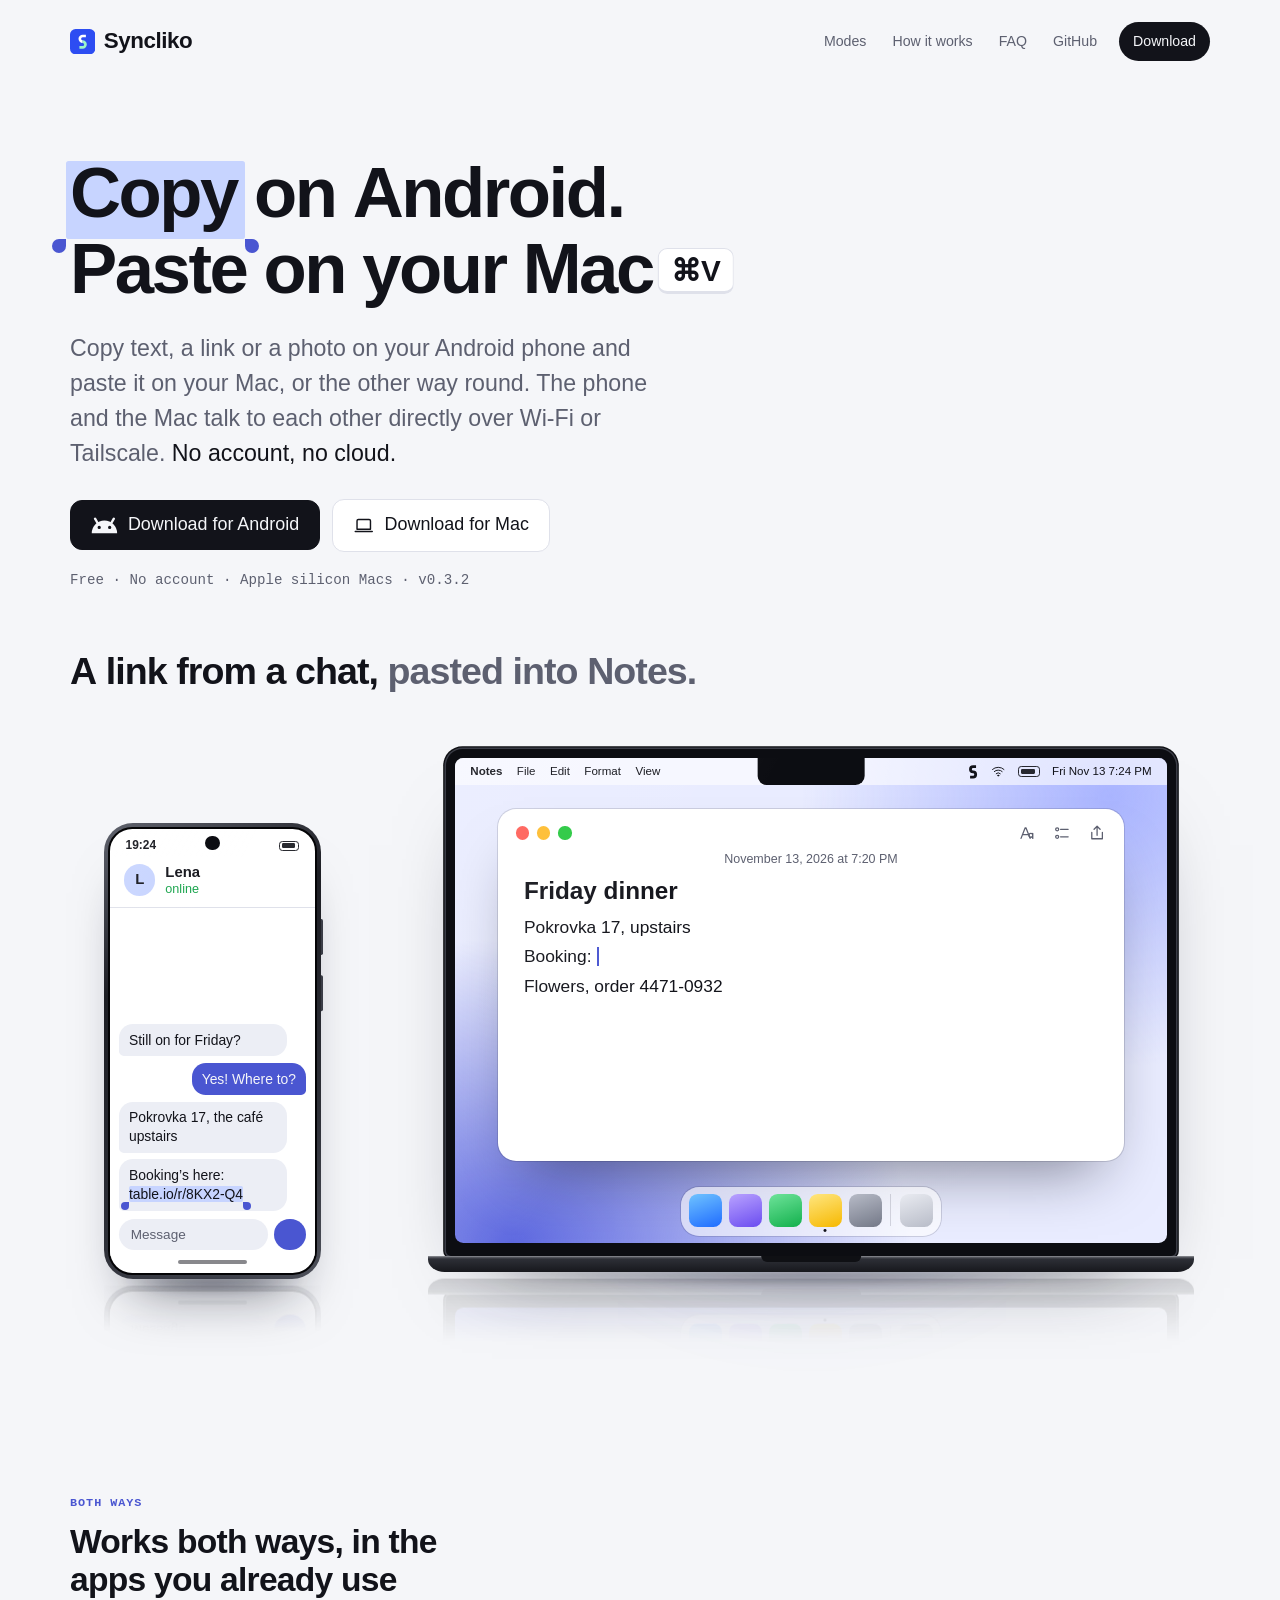
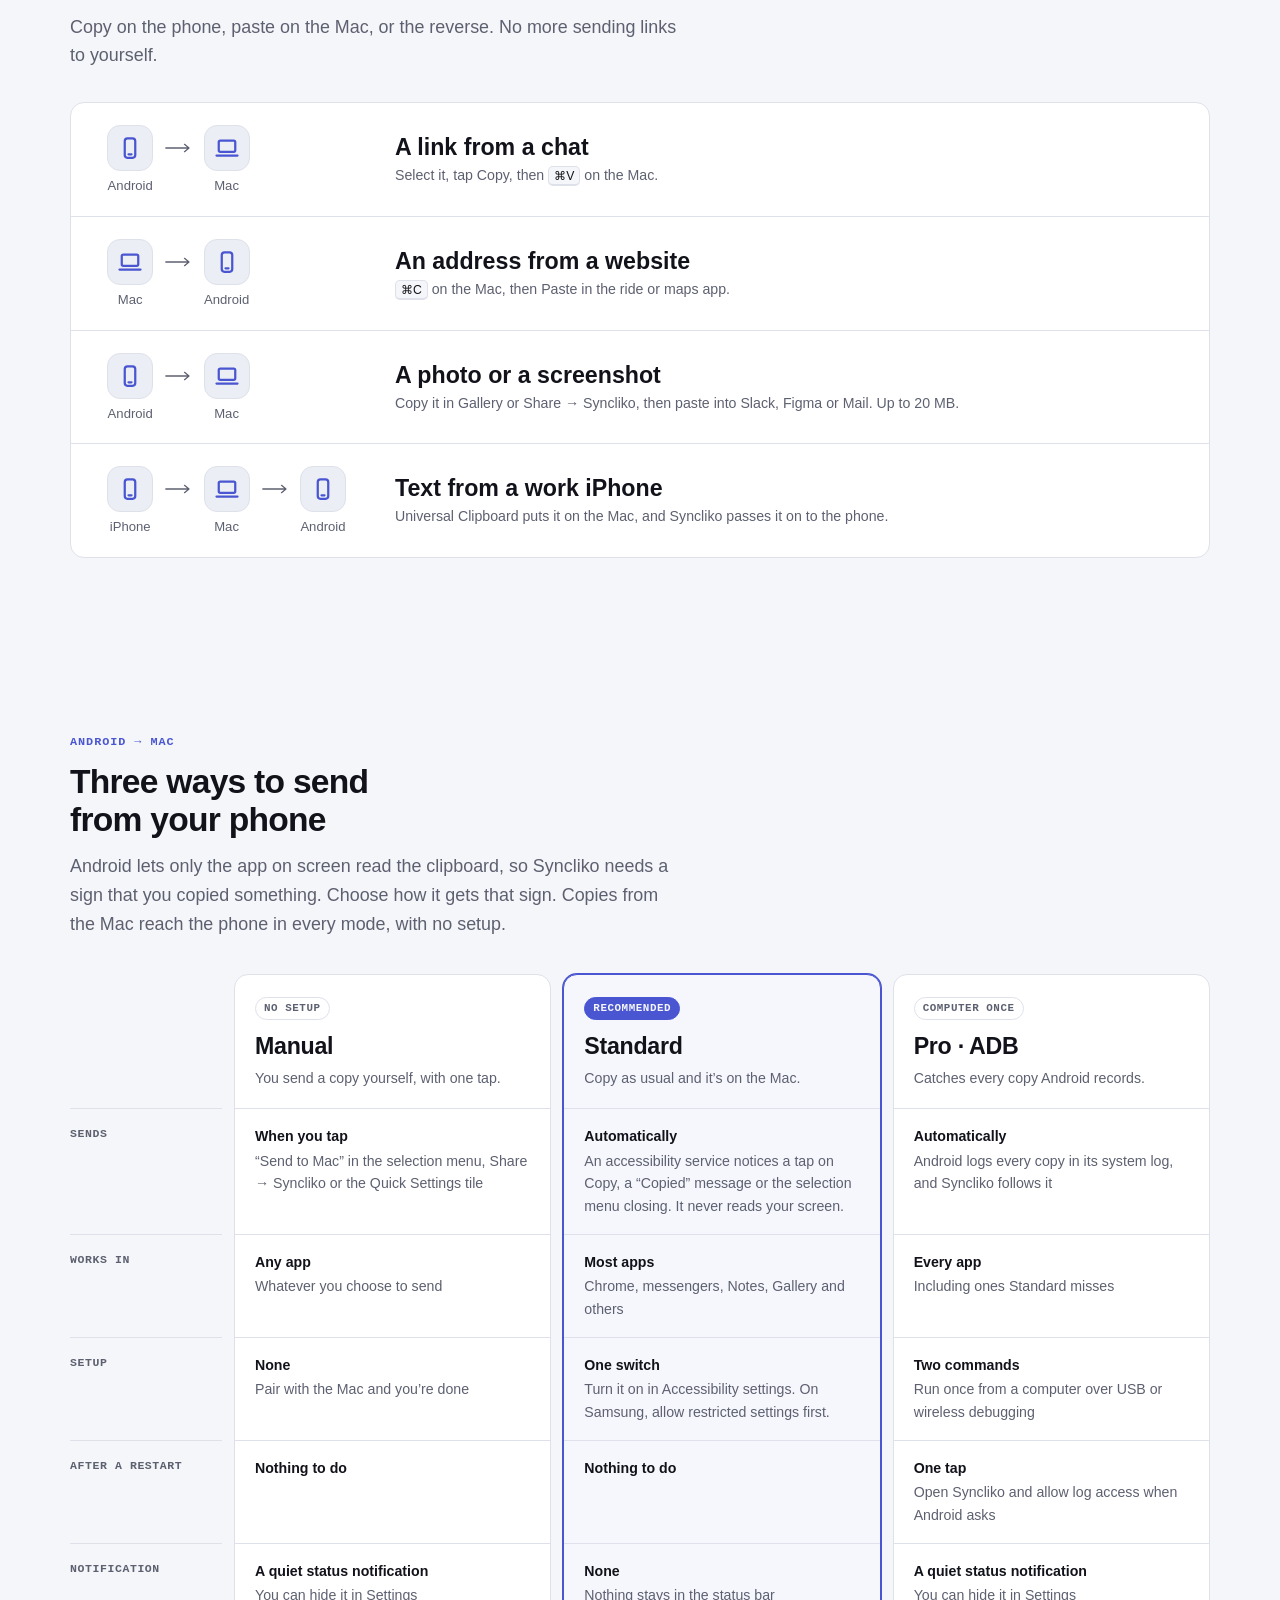
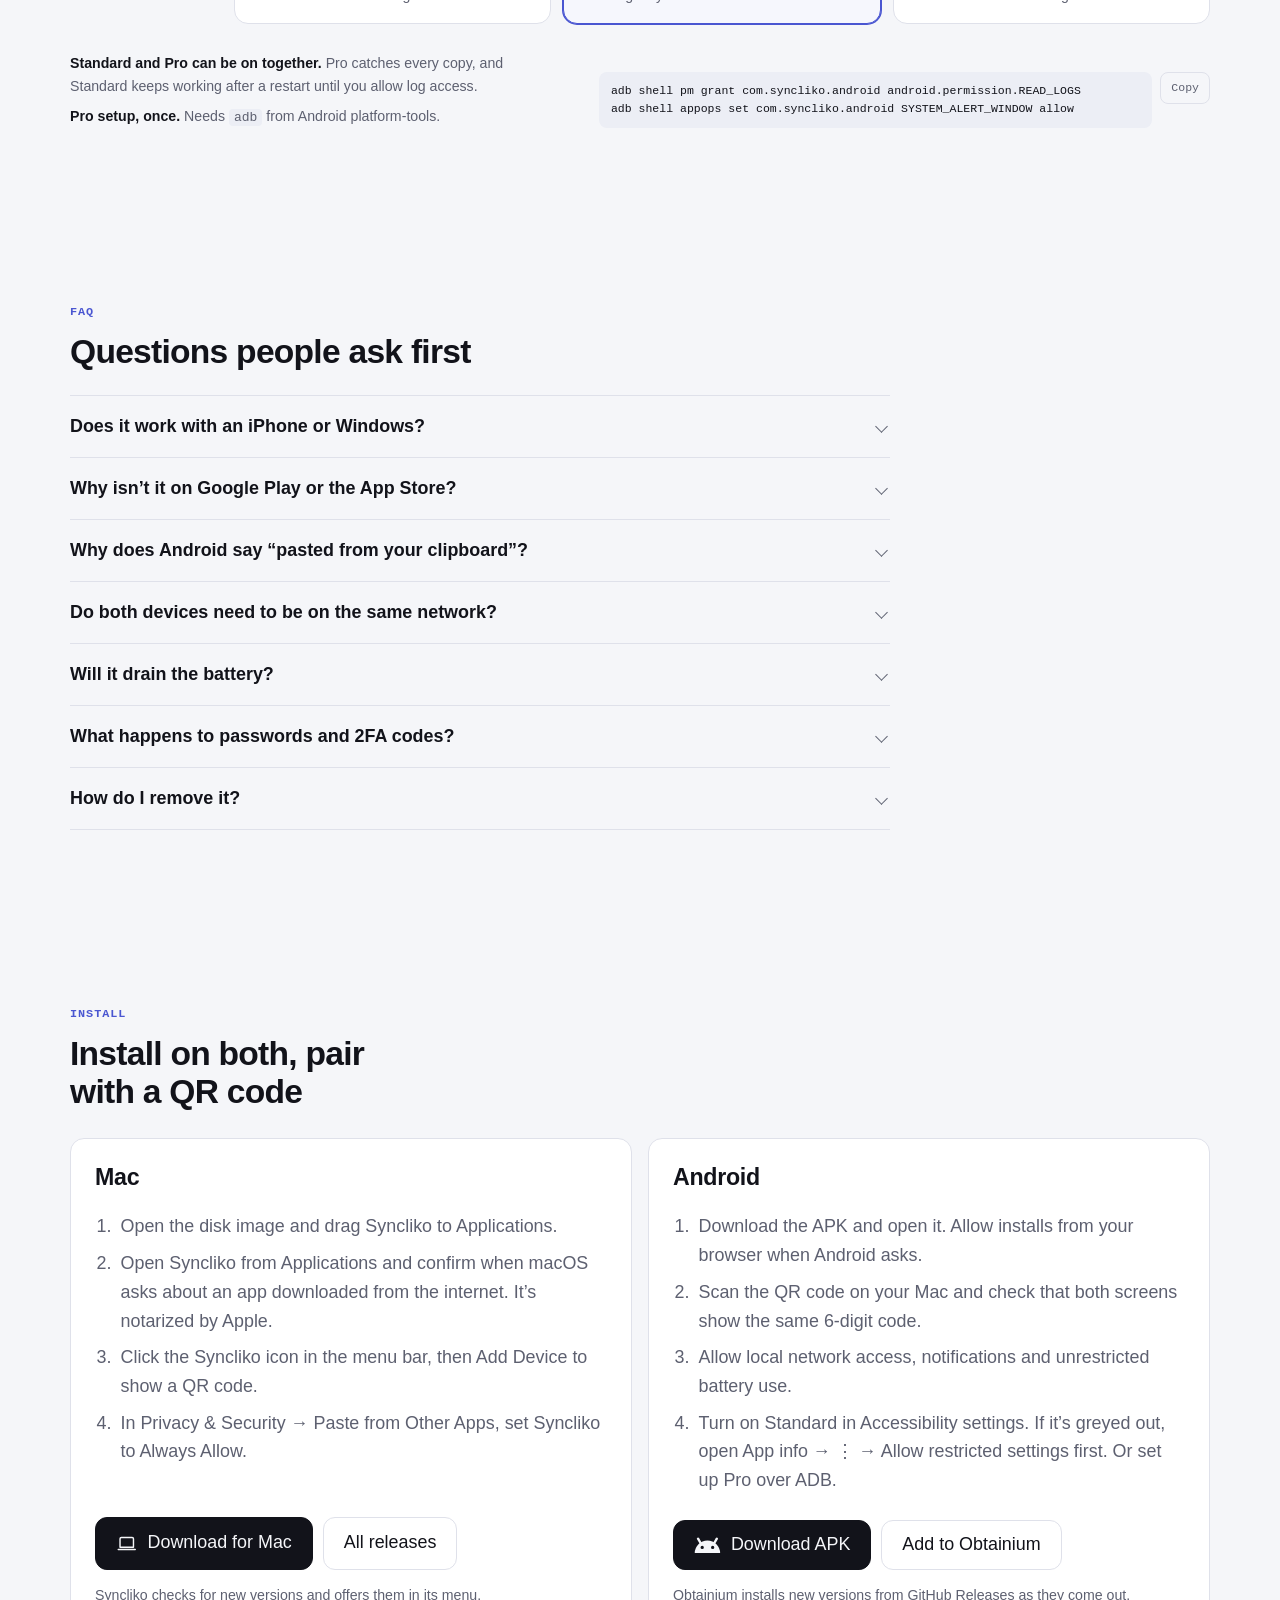
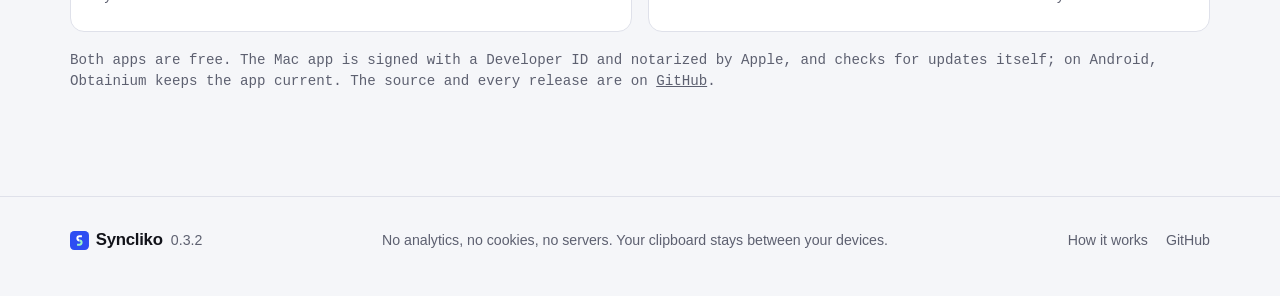
==== commit 14827524: "Site: the authenticator scene signs in to GitHub The two-step page is GitHub's two-factor form (mark" ====
--- a/site/index.html
+++ b/site/index.html
@@ -37,17 +37,18 @@
   --map: #e8ebf2; --road: #ffffff; --park: #d5ecd9;
   --stream-plain: #2f3ab8; --stream-cipher: #8f98ea; --stream-glow: rgba(74, 86, 209, 0.35); --spill: rgba(74, 86, 209, 0.2);
   --tl-r: #ff5f57; --tl-y: #febc2e; --tl-g: #28c840;         /* window buttons, same in both themes */
+  --gh-bg: #ffffff; --gh-card: #f6f8fa; --gh-edge: #d1d9e0; --gh-ink: #1f2328; --gh-muted: #59636e; --gh-field: #ffffff; --gh-btn: #1f883d; --gh-ok: #1a7f37;   /* GitHub's own light and dark palettes */
 }
 @media (prefers-color-scheme: dark) {
   :root:not([data-theme="light"]) {
     --toolbar: #2a2c3a; --bezel: #2c2e3c; --wall: #232534;
-   --glass: #050608; --alu-hi: #4a4d5a; --alu-lo: #2b2d37; --wall-1: #5b66d6; --wall-2: #232a6e; --wall-3: #141633; --mbar: rgba(22, 24, 34, 0.6); --mbar-ink: #eceef6; --side: #20222e; --note-sel: #6a5717; --win-edge: rgba(255, 255, 255, 0.1); --grid: rgba(255, 255, 255, 0.045); --map: #1b1d26; --road: #2b2e3a; --park: #1d2b24; --stream-plain: #eef0ff; --stream-cipher: #8f9bff; --stream-glow: rgba(140, 150, 255, 0.9); --spill: rgba(100, 110, 255, 0.45);
+   --glass: #050608; --alu-hi: #4a4d5a; --alu-lo: #2b2d37; --wall-1: #5b66d6; --wall-2: #232a6e; --wall-3: #141633; --mbar: rgba(22, 24, 34, 0.6); --mbar-ink: #eceef6; --side: #20222e; --note-sel: #6a5717; --win-edge: rgba(255, 255, 255, 0.1); --grid: rgba(255, 255, 255, 0.045); --map: #1b1d26; --road: #2b2e3a; --park: #1d2b24; --stream-plain: #eef0ff; --stream-cipher: #8f9bff; --stream-glow: rgba(140, 150, 255, 0.9); --spill: rgba(100, 110, 255, 0.45); --gh-bg: #0d1117; --gh-card: #151b23; --gh-edge: #3d444d; --gh-ink: #f0f6fc; --gh-muted: #9198a1; --gh-field: #0d1117; --gh-btn: #238636; --gh-ok: #3fb950;
     color-scheme: dark;
   }
 }
 :root[data-theme="dark"] {
   --toolbar: #2a2c3a; --bezel: #2c2e3c; --wall: #232534;
-   --glass: #050608; --alu-hi: #4a4d5a; --alu-lo: #2b2d37; --wall-1: #5b66d6; --wall-2: #232a6e; --wall-3: #141633; --mbar: rgba(22, 24, 34, 0.6); --mbar-ink: #eceef6; --side: #20222e; --note-sel: #6a5717; --win-edge: rgba(255, 255, 255, 0.1); --grid: rgba(255, 255, 255, 0.045); --map: #1b1d26; --road: #2b2e3a; --park: #1d2b24; --stream-plain: #eef0ff; --stream-cipher: #8f9bff; --stream-glow: rgba(140, 150, 255, 0.9); --spill: rgba(100, 110, 255, 0.45);
+   --glass: #050608; --alu-hi: #4a4d5a; --alu-lo: #2b2d37; --wall-1: #5b66d6; --wall-2: #232a6e; --wall-3: #141633; --mbar: rgba(22, 24, 34, 0.6); --mbar-ink: #eceef6; --side: #20222e; --note-sel: #6a5717; --win-edge: rgba(255, 255, 255, 0.1); --grid: rgba(255, 255, 255, 0.045); --map: #1b1d26; --road: #2b2e3a; --park: #1d2b24; --stream-plain: #eef0ff; --stream-cipher: #8f9bff; --stream-glow: rgba(140, 150, 255, 0.9); --spill: rgba(100, 110, 255, 0.45); --gh-bg: #0d1117; --gh-card: #151b23; --gh-edge: #3d444d; --gh-ink: #f0f6fc; --gh-muted: #9198a1; --gh-field: #0d1117; --gh-btn: #238636; --gh-ok: #3fb950;
   color-scheme: dark;
 }
 
@@ -432,6 +433,23 @@
 .wfield { display: flex; align-items: center; gap: 0.6em; width: 13em; height: 2.2em; margin-top: 0.4em; padding: 0 0.8em; border: 1px solid var(--line); border-radius: 0.5em; font: 500 0.9em/1 var(--mono); color: var(--muted); }
 .wfield .val { color: var(--ink); }
 .okline { font-size: 0.82em; font-weight: 600; color: var(--signal); }
+/* GitHub's two-factor page: the mark, the heading and the code form in a card, in GitHub's own colours.
+   GitHub submits as soon as six digits are in, so the button turns into the result. */
+.w-gh { background: var(--gh-bg); }
+.w-gh .wbar .url { background: var(--gh-card); color: var(--gh-muted); }
+.gh-body { flex: 1; min-height: 0; display: flex; flex-direction: column; align-items: center; gap: 0.75em; padding: 0.2em 1.6em 1em; font-size: 0.86em; color: var(--gh-ink); }
+.gh-mark { width: 2.5em; height: 2.5em; fill: var(--gh-ink); }
+.gh-body h6 { margin: 0; font: 400 1.3em/1.2 var(--text); letter-spacing: -0.01em; color: var(--gh-ink); }
+.gh-card { width: 17em; display: flex; flex-direction: column; gap: 0.6em; padding: 1em; border: 1px solid var(--gh-edge); border-radius: 0.45em; background: var(--gh-card); }
+.gh-card .gh-dev { display: flex; align-items: center; gap: 0.5em; font-weight: 600; font-size: 0.86em; }
+.gh-card .gh-dev svg { width: 1.2em; height: 1.2em; fill: var(--gh-muted); }
+.gh-card label { font-weight: 600; font-size: 0.82em; }
+.gh-input { display: flex; align-items: center; height: 2.3em; padding: 0 0.7em; border: 1px solid var(--gh-edge); border-radius: 0.4em; background: var(--gh-field); font: 500 1em/1 var(--mono); letter-spacing: 0.12em; }
+.gh-input .ph { color: var(--gh-muted); opacity: 0.6; }
+.gh-btn { display: flex; align-items: center; justify-content: center; gap: 0.4em; height: 2.3em; border-radius: 0.4em; background: var(--gh-btn); color: #fff; font-weight: 600; font-size: 0.9em; }
+.gh-btn svg { width: 1.05em; height: 1.05em; fill: currentColor; }
+.gh-btn .ok { display: inline-flex; align-items: center; gap: 0.4em; }
+.gh-note { font-size: 0.72em; line-height: 1.45; color: var(--gh-muted); }
 /* A bank's sign-in page: the bank's own header bar, a code form and the customer's card. The bank is made
    up (Meridian) so the page doesn't borrow a real bank's brand. */
 .w-bank .wbar { padding-bottom: 0.6em; }
@@ -657,7 +675,7 @@
 
       <div class="demo v-dark v-spot">
         <p class="case" aria-hidden="true" data-id="link"><span class="c-lead"><span class="w" style="--i:0">A</span> <span class="w" style="--i:1">link</span> <span class="w" style="--i:2">from</span> <span class="w" style="--i:3">a</span> <span class="w" style="--i:4">chat,</span></span> <span class="c-rest"><span class="w" style="--i:5">pasted</span> <span class="w" style="--i:6">into</span> <span class="w" style="--i:7">Notes.</span></span></p>
-        <div class="stage" role="img" aria-label="Five scenes cycle between an Android phone and a MacBook: a link from a chat pasted into Notes, an address copied on the Mac pasted into a ride app, an authenticator code typed into a sign-in page, a kitten picked from the phone's gallery and pasted into a team chat, and an SMS code pasted into a bank sign-in">
+        <div class="stage" role="img" aria-label="Five scenes cycle between an Android phone and a MacBook: a link from a chat pasted into Notes, an address copied on the Mac pasted into a ride app, an authenticator code pasted into GitHub's two-factor sign-in, a kitten picked from the phone's gallery and pasted into a team chat, and an SMS code pasted into a bank sign-in">
           <div class="scene" aria-hidden="true">
 <svg class="defs" aria-hidden="true" width="0" height="0">
               <defs>
@@ -791,14 +809,17 @@
                     <span>+7 495 000-00-00</span>
                   </div>
                 </div>
-                <div class="win w-web" data-app="twofa">
-                  <div class="wbar"><div class="lights"><i></i><i></i><i></i></div><span class="url">id.example.com</span></div>
-                  <div class="wbody center">
-                    <i class="logo"></i>
-                    <h6>Two-step verification</h6>
-                    <span class="muted">Enter the 6-digit code from your authenticator app.</span>
-                    <span class="otp" data-dst="totp"><i><span class="val" data-fill="totp">4</span></i><i><span class="val" data-fill="totp">8</span></i><i><span class="val" data-fill="totp">2</span></i><i><span class="val" data-fill="totp">9</span></i><i><span class="val" data-fill="totp">1</span></i><i><span class="val" data-fill="totp">3</span></i></span>
-                    <span class="okline ok" data-fill="totp">✓ Signed in</span>
+                <div class="win w-web w-gh" data-app="twofa">
+                  <div class="wbar"><div class="lights"><i></i><i></i><i></i></div><span class="url">github.com</span></div>
+                  <div class="gh-body">
+                    <svg class="gh-mark" viewBox="0 0 24 24"><path d="M12.5.75C6.146.75 1 5.896 1 12.25c0 5.089 3.292 9.387 7.863 10.91.575.101.79-.244.79-.546 0-.273-.014-1.178-.014-2.142-2.889.532-3.636-.704-3.866-1.35-.13-.331-.69-1.352-1.18-1.625-.402-.216-.977-.748-.014-.762.906-.014 1.553.834 1.769 1.179 1.035 1.74 2.688 1.25 3.349.948.1-.747.402-1.25.733-1.538-2.559-.287-5.232-1.279-5.232-5.678 0-1.25.445-2.285 1.178-3.09-.115-.288-.517-1.467.115-3.048 0 0 .963-.302 3.163 1.179.92-.259 1.897-.388 2.875-.388.977 0 1.955.13 2.875.388 2.2-1.495 3.162-1.179 3.162-1.179.633 1.581.23 2.76.115 3.048.733.805 1.179 1.825 1.179 3.09 0 4.413-2.688 5.39-5.247 5.678.417.36.776 1.05.776 2.128 0 1.538-.014 2.774-.014 3.162 0 .302.216.662.79.547C20.709 21.637 24 17.324 24 12.25 24 5.896 18.854.75 12.5.75Z"/></svg>
+                    <h6>Two-factor authentication</h6>
+                    <div class="gh-card">
+                      <span class="gh-dev"><svg viewBox="0 0 16 16"><path d="M3.75 0h8.5C13.216 0 14 .784 14 1.75v12.5A1.75 1.75 0 0 1 12.25 16h-8.5A1.75 1.75 0 0 1 2 14.25V1.75C2 .784 2.784 0 3.75 0ZM3.5 1.75v12.5c0 .138.112.25.25.25h8.5a.25.25 0 0 0 .25-.25V1.75a.25.25 0 0 0-.25-.25h-8.5a.25.25 0 0 0-.25.25ZM8 13a1 1 0 1 1 0-2 1 1 0 0 1 0 2Z"/></svg>Authentication code</span>
+                      <span class="gh-input" data-dst="totp"><span class="ph" data-fill="totp">XXXXXX</span><span class="val" data-fill="totp">482913</span></span>
+                      <span class="gh-btn"><span class="ph" data-fill="totp">Verify</span><span class="ok" data-fill="totp"><svg viewBox="0 0 16 16"><path d="M8 16A8 8 0 1 1 8 0a8 8 0 0 1 0 16Zm3.78-9.72a.751.751 0 0 0-.018-1.042.751.751 0 0 0-1.042-.018L6.75 9.19 5.28 7.72a.751.751 0 0 0-1.042.018.751.751 0 0 0-.018 1.042l2 2a.75.75 0 0 0 1.06 0Z"/></svg>Signed in</span></span>
+                      <span class="gh-note">Open your two-factor authenticator (TOTP) app or browser extension to view your authentication code.</span>
+                    </div>
                   </div>
                 </div>
                 <div class="win w-chat" data-app="chat">
@@ -889,7 +910,7 @@
                   </div>
                   <div class="app" data-app="auth">
                     <b class="a-head">Authenticator</b>
-                    <div class="acct"><span><small>id.example.com</small><span class="code tap" data-src="totp">482 913</span></span><i class="ring"></i></div>
+                    <div class="acct"><span><small>GitHub · lena-dev</small><span class="code tap" data-src="totp">482 913</span></span><i class="ring"></i></div>
                     <div class="acct"><span><small>Cloud storage</small><span class="code">903 118</span></span><i class="ring"></i></div>
                     <div class="acct"><span><small>Work email</small><span class="code">250 671</span></span><i class="ring"></i></div>
                     <div class="acct"><span><small>Domain registrar</small><span class="code">618 044</span></span><i class="ring"></i></div>
@@ -1203,7 +1224,7 @@
     var SCENES = [
       { id: 'link', lead: 'A link from a chat,', rest: 'pasted into Notes.', dir: 'a2m', phone: 'msg', mac: 'notes', app: 'Notes', dock: 'notes', copy: 'select', payload: 'table.io/r/8KX2-Q4' },
       { id: 'addr', lead: 'An address on the Mac,', rest: 'pasted into a ride.', dir: 'm2a', phone: 'taxi', mac: 'place', app: 'Safari', dock: 'web', copy: 'cmdc', payload: 'Pokrovka St 17, Moscow' },
-      { id: 'totp', lead: 'An authenticator code,', rest: 'pasted into a sign-in.', dir: 'a2m', phone: 'auth', mac: 'twofa', app: 'Safari', dock: 'web', copy: 'tap', payload: '482913' },
+      { id: 'totp', lead: 'An authenticator code,', rest: 'pasted into GitHub.', dir: 'a2m', phone: 'auth', mac: 'twofa', app: 'Safari', dock: 'web', copy: 'tap', payload: '482913' },
       { id: 'shot', lead: 'A kitten from the gallery,', rest: 'pasted into the team chat.', dir: 'a2m', phone: 'photo', mac: 'chat', app: 'Chat', dock: 'chat', copy: 'select', pre: 'gallery', payload: JPEG },
       { id: 'sms', lead: 'A code from an SMS,', rest: 'pasted into the bank.', dir: 'a2m', phone: 'sms', mac: 'bank', app: 'Safari', dock: 'web', copy: 'select', payload: '739204' }
     ];
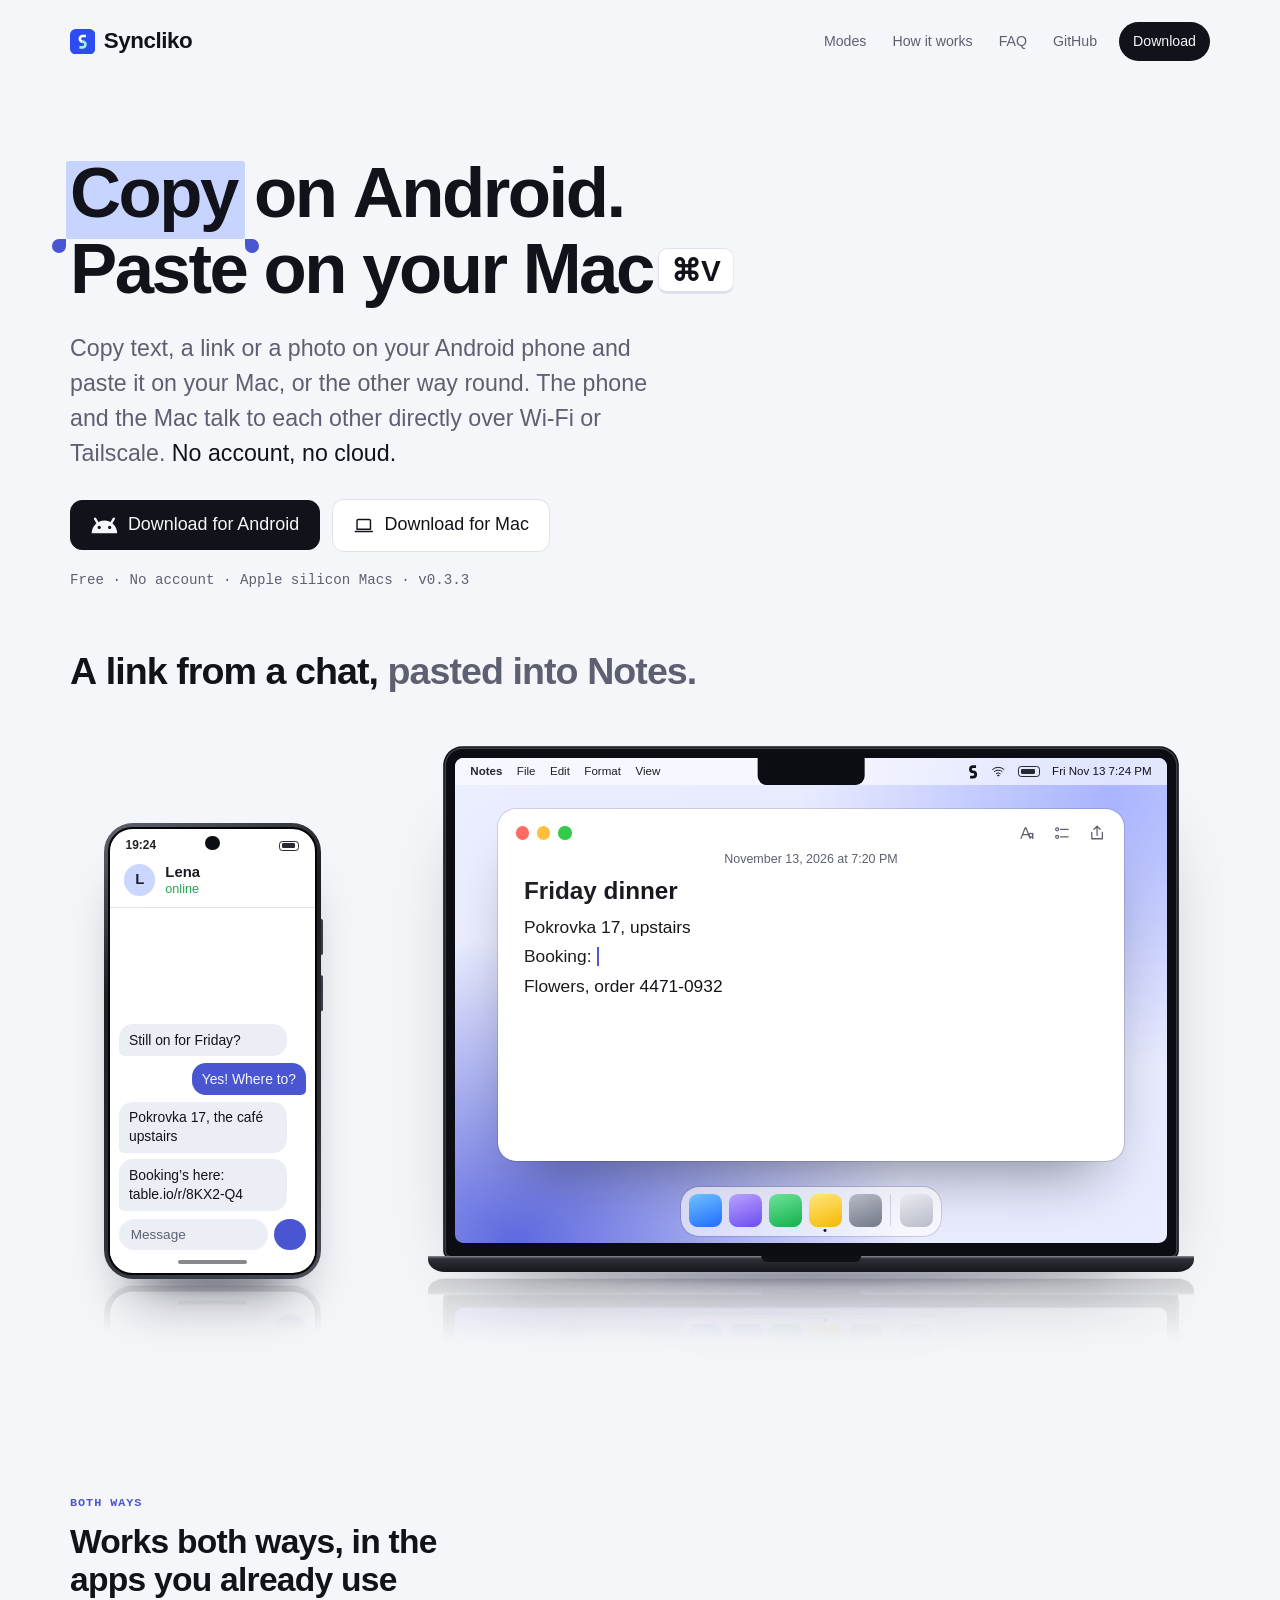
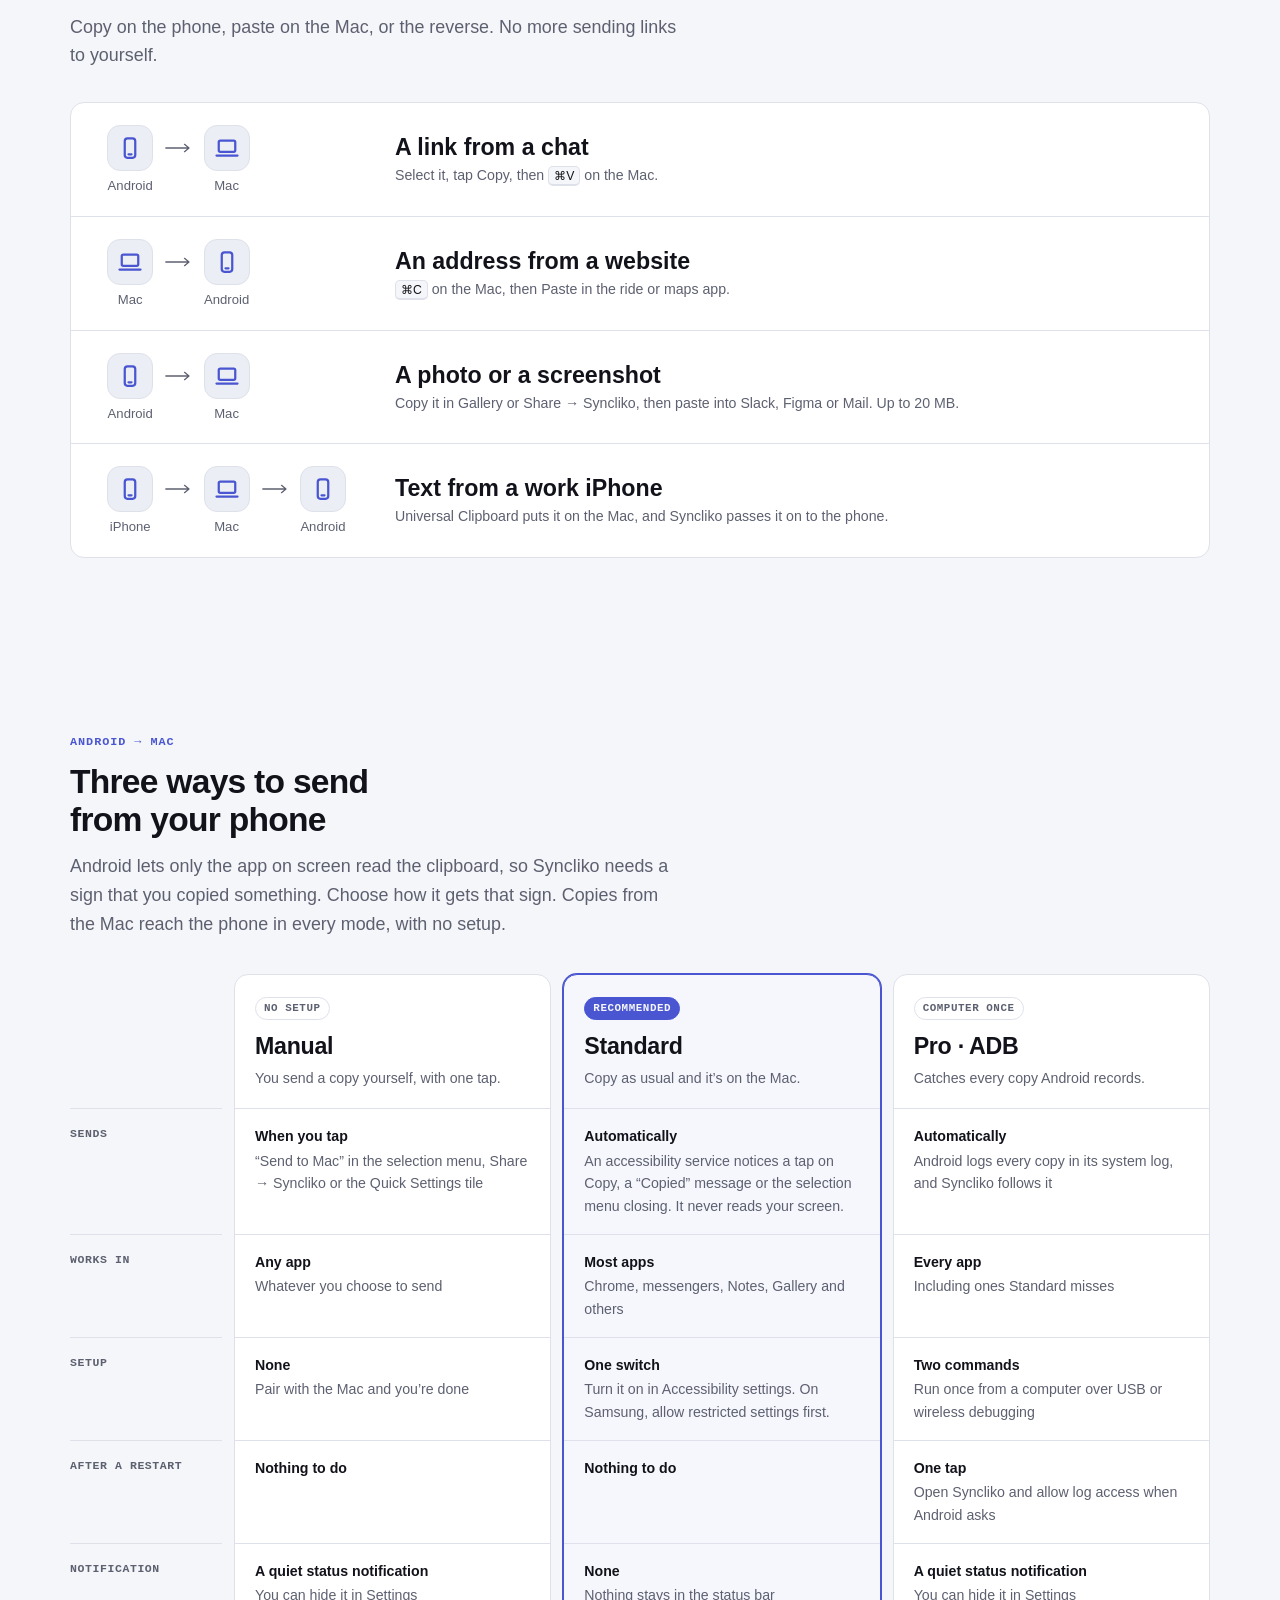
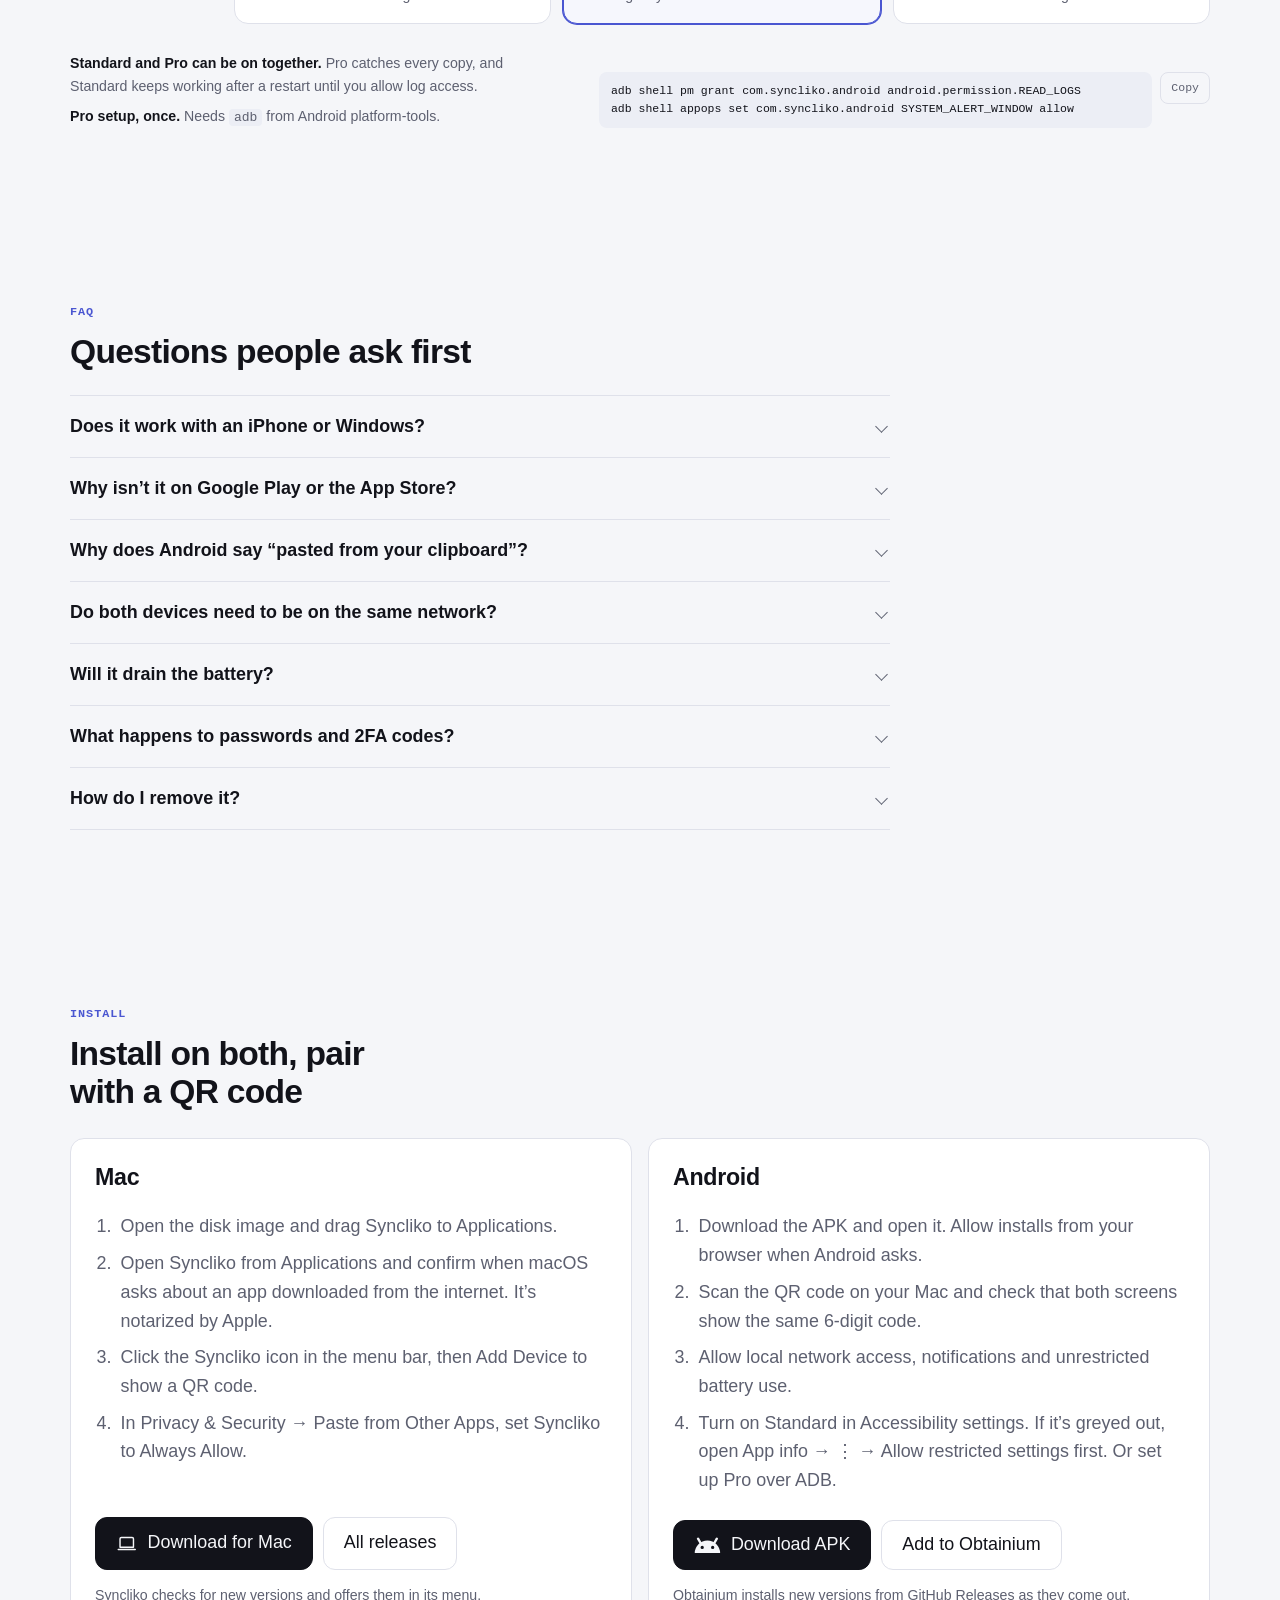
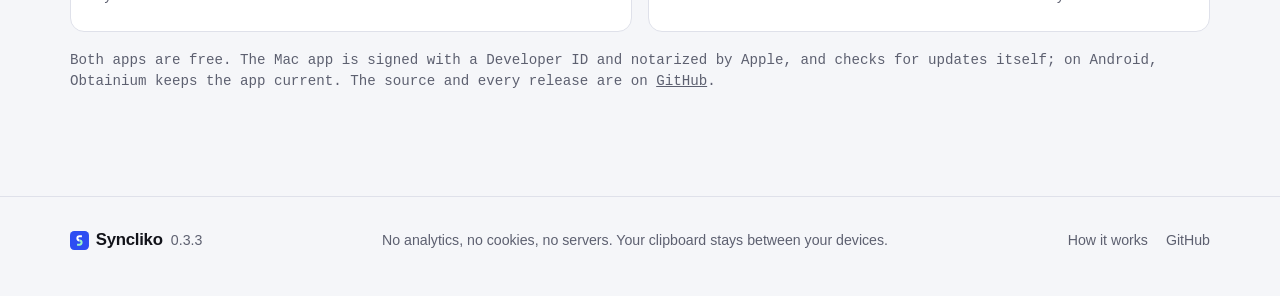
==== commit ab3f629b: "Syncliko 0.3.3 Co-Authored-By: Claude Opus 5.5 <noreply@anthropic.com>" ====
--- a/site/index.html
+++ b/site/index.html
@@ -670,7 +670,7 @@
           <a class="btn primary" href="#install"><svg class="os-icon android" viewBox="3 7.2 18 11" width="24" height="15" aria-hidden="true"><path fill="currentColor" fill-rule="evenodd" d="M3.5 18a8.5 8.5 0 0 1 17 0Z M9.6 14.2a1.1 1.1 0 1 1-2.2 0a1.1 1.1 0 1 1 2.2 0Z M16.6 14.2a1.1 1.1 0 1 1-2.2 0a1.1 1.1 0 1 1 2.2 0Z"/><path fill="none" stroke="currentColor" stroke-width="1.6" stroke-linecap="round" d="M7.4 11.2 5.7 8.3M16.6 11.2l1.7-2.9"/></svg>Download for Android</a>
           <a class="btn" href="#install"><span class="os-icon apple" aria-hidden="true">&#xF8FF;</span><svg class="os-icon mac-fallback" viewBox="0 0 24 24" width="20" height="20" style="display:none" aria-hidden="true"><path fill="none" stroke="currentColor" stroke-width="1.6" stroke-linejoin="round" stroke-linecap="round" d="M4.5 6.5a1.5 1.5 0 0 1 1.5-1.5h12a1.5 1.5 0 0 1 1.5 1.5V16h-15ZM2.5 18.5h19"/></svg>Download for Mac</a>
         </div>
-        <p class="fine">Free · No account · Apple silicon Macs · v0.3.2</p>
+        <p class="fine">Free · No account · Apple silicon Macs · v0.3.3</p>
       </div>
 
       <div class="demo v-dark v-spot">
@@ -1074,7 +1074,7 @@
 
 <footer>
   <div class="wrap">
-    <span class="foot-brand"><svg class="brand-mark" viewBox="0 0 100 100" aria-hidden="true"><rect class="mark-tile" width="100" height="100" rx="22"/><g transform="translate(50 50) scale(0.8) translate(-50 -50)" fill="none" stroke-width="13"><path class="mark-a" d="M66 22H50A14 14 0 0 0 50 50"/><path class="mark-b" d="M50 50A14 14 0 0 1 50 78H34"/></g></svg>Syncliko<span class="foot-ver">0.3.2</span></span>
+    <span class="foot-brand"><svg class="brand-mark" viewBox="0 0 100 100" aria-hidden="true"><rect class="mark-tile" width="100" height="100" rx="22"/><g transform="translate(50 50) scale(0.8) translate(-50 -50)" fill="none" stroke-width="13"><path class="mark-a" d="M66 22H50A14 14 0 0 0 50 50"/><path class="mark-b" d="M50 50A14 14 0 0 1 50 78H34"/></g></svg>Syncliko<span class="foot-ver">0.3.3</span></span>
     <span>No analytics, no cookies, no servers. Your clipboard stays between your devices.</span>
     <span class="foot-links"><a class="foot-link" href="how-it-works.html">How it works</a><a class="foot-link" href="https://github.com/kdanet/syncliko" rel="noopener">GitHub</a></span>
   </div>
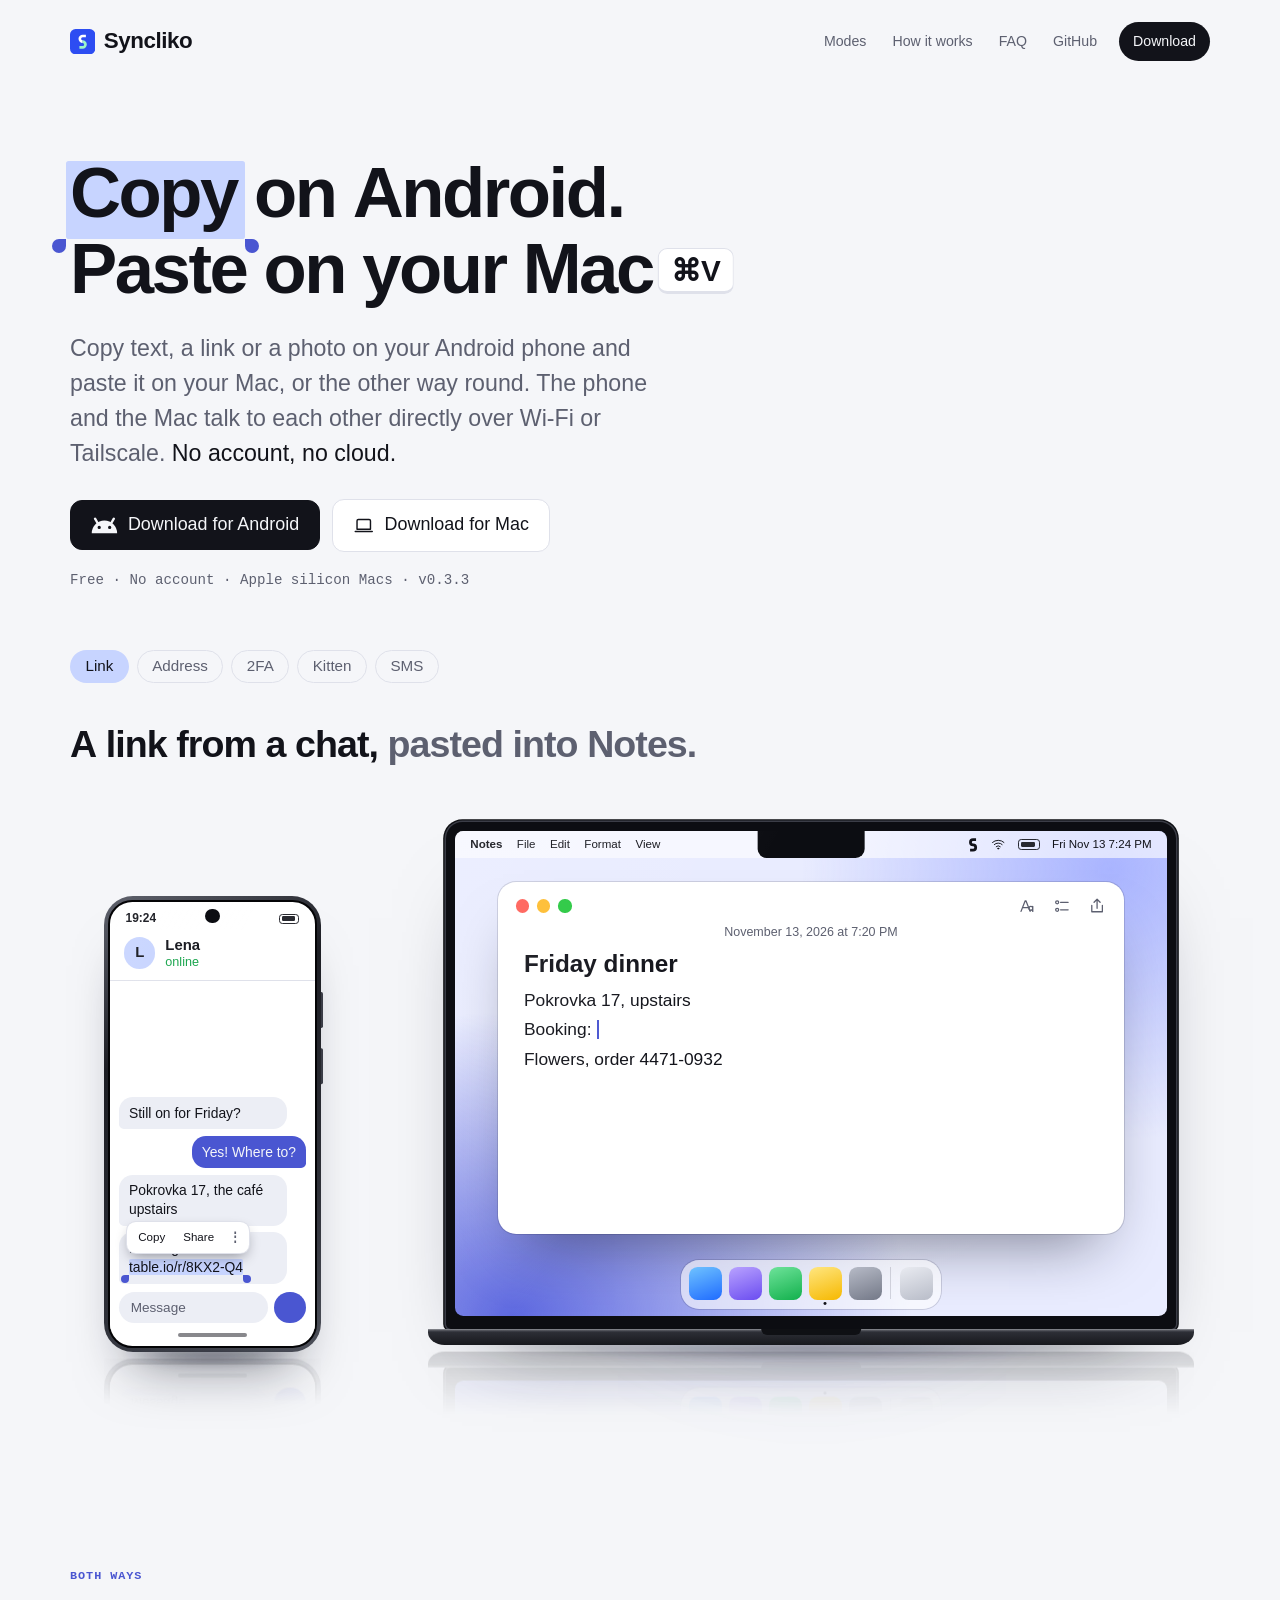
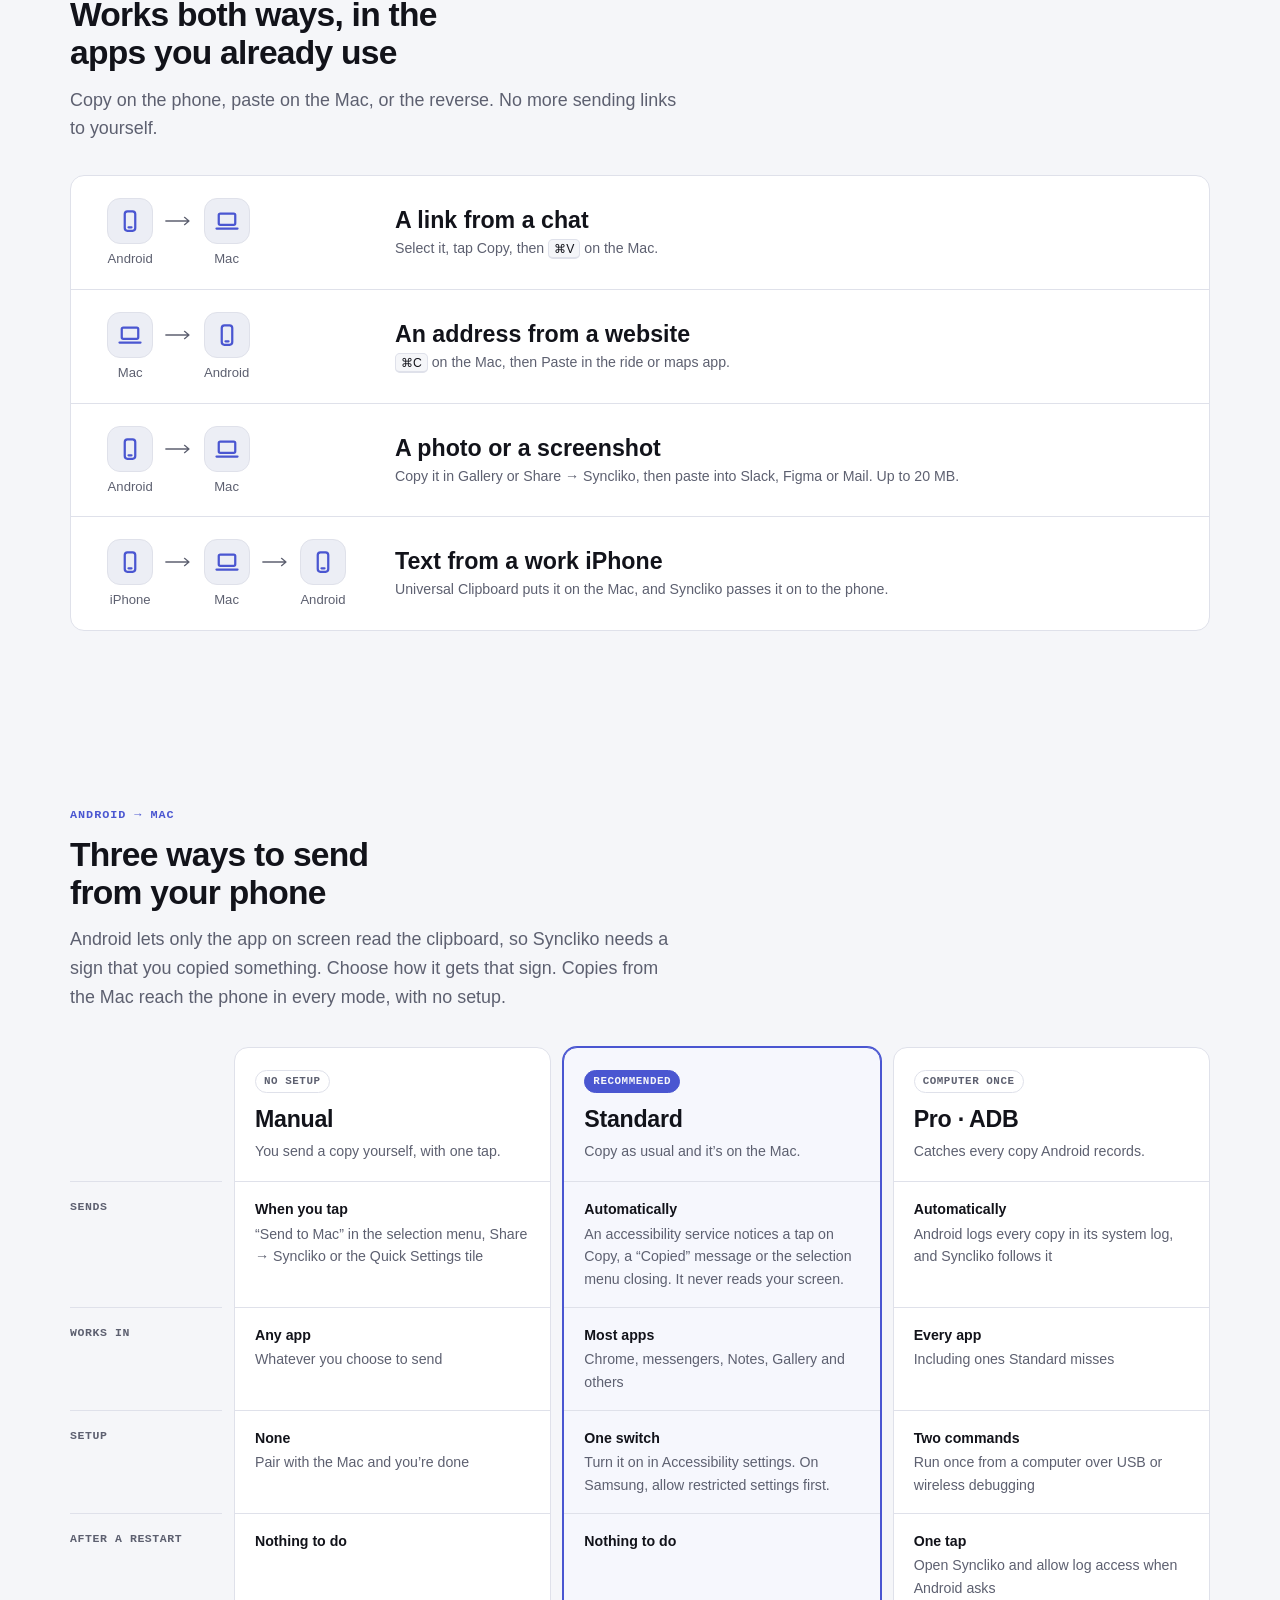
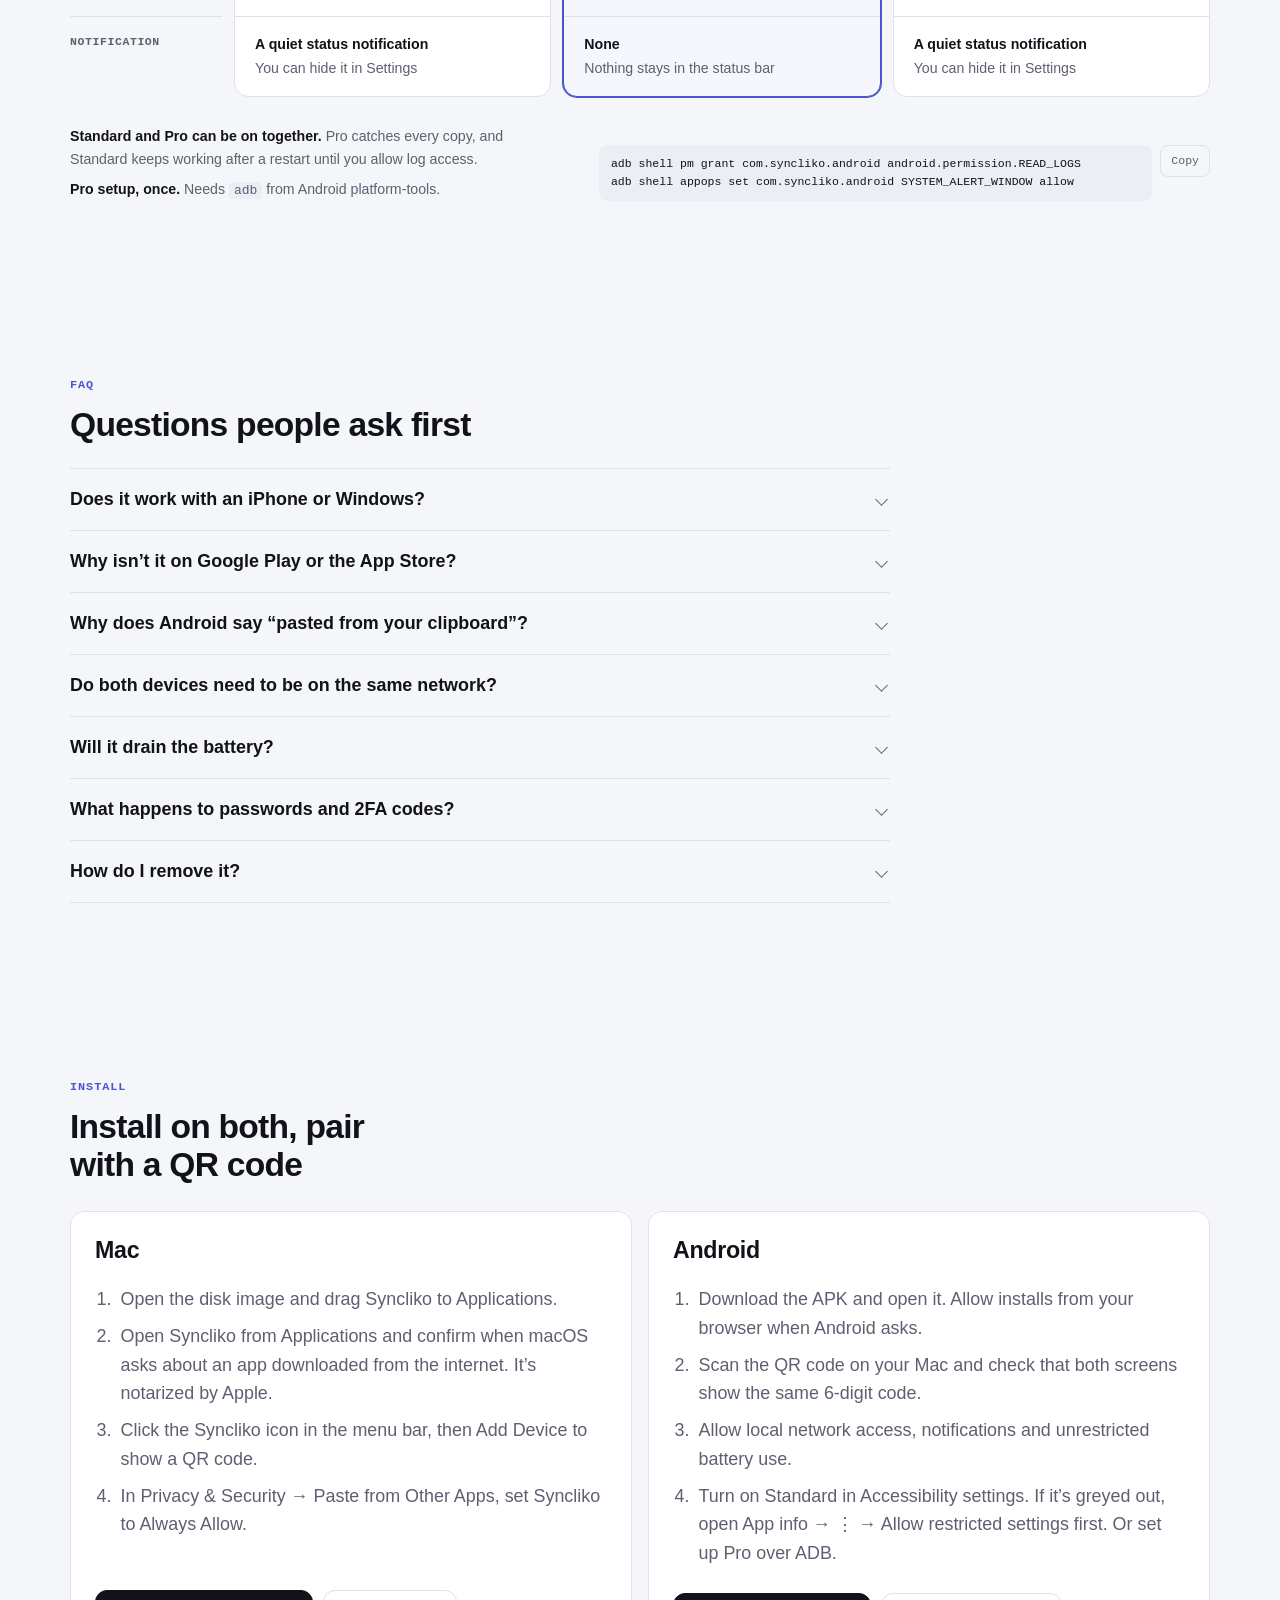
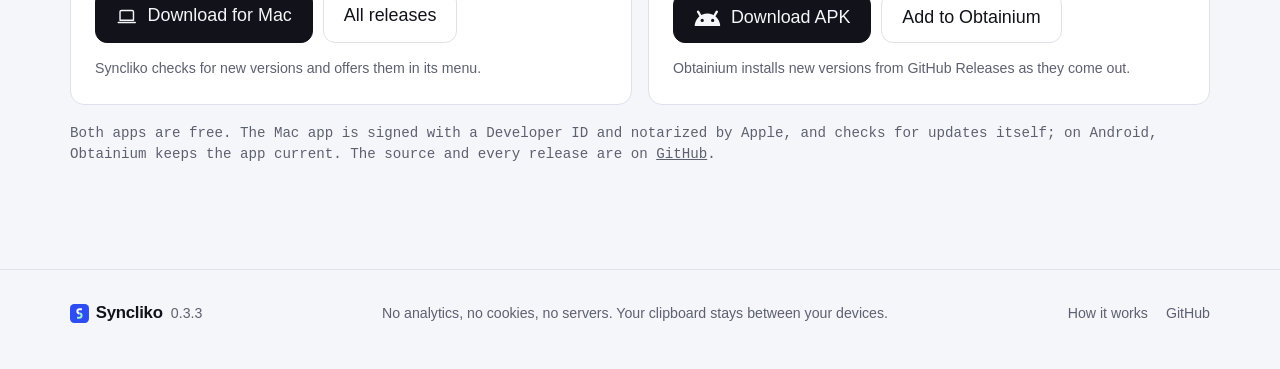
==== commit 776f3a11: "Site: case chips above the hero scene One chip per scene (Link, Address, 2FA, Kitten, SMS), the play" ====
--- a/site/index.html
+++ b/site/index.html
@@ -507,6 +507,20 @@
 .thumb { width: 6.4em; height: 6.4em; border-radius: 0.5em; overflow: hidden; box-shadow: 0 0.3em 0.8em -0.4em rgba(10, 12, 30, 0.35); background-image: linear-gradient(#fde7c8, #f2b083); }
 .thumb.fresh { box-shadow: 0 0 0 0.2em var(--select); }
 
+/* Case chips: one per scene, the playing one highlighted like selected text (the page's motif). A tap
+   jumps straight to that scene; the loop carries on from there. */
+.cases { display: flex; gap: 8px; overflow-x: auto; scrollbar-width: none; margin: 0 0 clamp(12px, 2vw, 22px); }
+.cases button {
+  appearance: none; margin: 0; padding: 0.42em 0.95em; border: 1px solid var(--line); border-radius: 999px;
+  flex: none; background: transparent; color: var(--muted); font: 500 0.95rem/1.2 var(--text); cursor: pointer;
+  transition: background-color 0.3s ease, border-color 0.3s ease, color 0.3s ease;
+}
+.cases button:hover { color: var(--ink); border-color: var(--muted); }
+.cases button[aria-pressed="true"] { background: var(--select); border-color: transparent; color: var(--ink); }
+.cases button:focus-visible { outline: 2px solid var(--accent); outline-offset: 2px; }
+@media (max-width: 420px) { .cases { gap: 6px; } .cases button { padding: 0.4em 0.75em; font-size: 0.82rem; } }
+@media (max-width: 350px) { .cases { gap: 5px; } .cases button { padding: 0.38em 0.62em; font-size: 0.78rem; } }
+
 /* Case title over the scene: what is copied, then where it is pasted, in two tones. On a scene change
    the words leave blurred and the new ones rise one by one. The script reserves the height of the
    longest title so the scene never moves. */
@@ -674,6 +688,13 @@
       </div>
 
       <div class="demo v-dark v-spot">
+        <div class="cases" role="group" aria-label="Examples">
+          <button type="button" data-case="0" aria-pressed="true">Link</button>
+          <button type="button" data-case="1" aria-pressed="false">Address</button>
+          <button type="button" data-case="2" aria-pressed="false">2FA</button>
+          <button type="button" data-case="3" aria-pressed="false">Kitten</button>
+          <button type="button" data-case="4" aria-pressed="false">SMS</button>
+        </div>
         <p class="case" aria-hidden="true" data-id="link"><span class="c-lead"><span class="w" style="--i:0">A</span> <span class="w" style="--i:1">link</span> <span class="w" style="--i:2">from</span> <span class="w" style="--i:3">a</span> <span class="w" style="--i:4">chat,</span></span> <span class="c-rest"><span class="w" style="--i:5">pasted</span> <span class="w" style="--i:6">into</span> <span class="w" style="--i:7">Notes.</span></span></p>
         <div class="stage" role="img" aria-label="Five scenes cycle between an Android phone and a MacBook: a link from a chat pasted into Notes, an address copied on the Mac pasted into a ride app, an authenticator code pasted into GitHub's two-factor sign-in, a kitten picked from the phone's gallery and pasted into a team chat, and an SMS code pasted into a bank sign-in">
           <div class="scene" aria-hidden="true">
@@ -1286,9 +1307,11 @@
       var plain = cs.getPropertyValue('--stream-plain').trim() || '#2f3ab8';
       var cipherInk = cs.getPropertyValue('--stream-cipher').trim() || '#8f98ea';
       var glow = cs.getPropertyValue('--stream-glow').trim() || 'rgba(74, 86, 209, 0.35)';
-      return new Promise(function (done) {
+      var g = gen;
+      return new Promise(function (done, fail) {
         var start = null, prev = null;
         function step(now) {
+          if (g !== gen) { sctx.clearRect(0, 0, sceneEl.offsetWidth, sceneEl.offsetHeight); fail(ABORT); return; }
           if (start === null) start = now;
           // While the page scrolls (or the scene is off screen) the bytes hold still: no drawing, and
           // the clock is pushed back so the flight resumes from the same point.
@@ -1389,10 +1412,15 @@
     if (narrow.addEventListener) narrow.addEventListener('change', function () { camera(focusNow, 0); });
     /* A delay that doesn't run while the scene is halted (scrolling, off screen, tab hidden), so a scene
        pauses mid-step and carries on where it stopped. */
+    /* A tap on a case chip bumps gen: every pending wait and byte flight of the scene in progress then
+       rejects with ABORT, and the loop starts the chosen scene. */
+    var ABORT = {}, gen = 0, jumpTo = null;
     function wait(ms) {
-      return new Promise(function (resolve) {
+      var g = gen;
+      return new Promise(function (resolve, reject) {
         var left = ms, last = performance.now();
         (function tick() {
+          if (g !== gen) { reject(ABORT); return; }
           var now = performance.now();
           if (!halted()) left -= now - last;
           last = now;
@@ -1403,13 +1431,16 @@
     /* Resolves when the element's open/switch transition has finished (or after a safety timeout), so
        the arc is measured on the settled layout, not on a window still growing out of the Dock. */
     function settled(el, max) {
-      return new Promise(function (done) {
-        var t = setTimeout(done, max);
-        el.addEventListener('transitionend', function end(e) {
-          if (e.target !== el || e.propertyName !== 'transform') return;
-          el.removeEventListener('transitionend', end); clearTimeout(t); done();
-        });
+      var g = gen;
+      var p = new Promise(function (done, fail) {
+        function finish(ok) { clearTimeout(t); clearInterval(iv); el.removeEventListener('transitionend', end); if (ok) done(); else fail(ABORT); }
+        function end(e) { if (e.target === el && e.propertyName === 'transform') finish(true); }
+        var t = setTimeout(function () { finish(true); }, max);
+        var iv = setInterval(function () { if (g !== gen) finish(false); }, 50);
+        el.addEventListener('transitionend', end);
       });
+      p.catch(function () {});  // an aborted scene may never await it
+      return p;
     }
 
     /* Switch the phone app and the Mac window, as the systems themselves animate it. */
@@ -1432,6 +1463,7 @@
         }
       });
       appName.textContent = sc.app;
+      chips.forEach(function (c) { c.setAttribute('aria-pressed', String(+c.dataset.case === index)); });
       caseTitle(sc, instant);
     }
     /* The case title, one span per word so the words can enter one after another. */
@@ -1567,10 +1599,11 @@
     }
 
     /* Still frame for reduced motion: the first scene, halfway through its trip. */
-    function still() {
-      var sc = SCENES[0];
+    function still(index) {
+      index = index || 0;
+      var sc = SCENES[index];
       current = sc;
-      show(sc, 0, true);
+      show(sc, index, true);
       camera('both', 0);
       resetScene(sc);
       var src = q('[data-src="' + sc.id + '"]');
@@ -1595,12 +1628,37 @@
     }, { passive: true });
     async function awake() { while (halted()) await new Promise(function (r) { setTimeout(r, 150); }); }
     async function loop() {
-      for (var i = 0; ; i = (i + 1) % SCENES.length) {
+      for (var i = 0; ; ) {
         await awake();
-        if (reduce.matches) { started = false; still(); return; }
-        await play(SCENES[i], i);
+        if (reduce.matches) { started = false; still(i); return; }
+        // A chip tapped while nothing was playing (before the first scene, or while halted between two).
+        if (jumpTo !== null) { i = jumpTo; jumpTo = null; }
+        try {
+          await play(SCENES[i], i);
+          i = (i + 1) % SCENES.length;
+        } catch (e) {
+          if (e !== ABORT) throw e;
+          if (jumpTo !== null) { i = jumpTo; jumpTo = null; }
+          clearTransient();
+        }
       }
     }
+    /* What a scene cut short may leave on screen: overlays, the copy highlight, a tapped tile. */
+    function clearTransient() {
+      [key, tools, toastEl, pasteTip].forEach(function (el) { el.classList.remove('show', 'pressed'); });
+      qa('[data-src].on, .tile.tap').forEach(function (el) { el.classList.remove('on', 'tap'); });
+      qa('.fresh').forEach(function (el) { el.classList.remove('fresh'); });
+      ripple.classList.remove('go');
+    }
+    var chips = Array.prototype.slice.call(demo.querySelectorAll('.cases button'));
+    chips.forEach(function (chip) {
+      chip.addEventListener('click', function () {
+        var i = +chip.dataset.case;
+        if (reduce.matches) { still(i); return; }
+        jumpTo = i; gen++;
+        chips.forEach(function (c) { c.setAttribute('aria-pressed', String(c === chip)); });
+      });
+    });
 
     var started = false;
     function begin() {
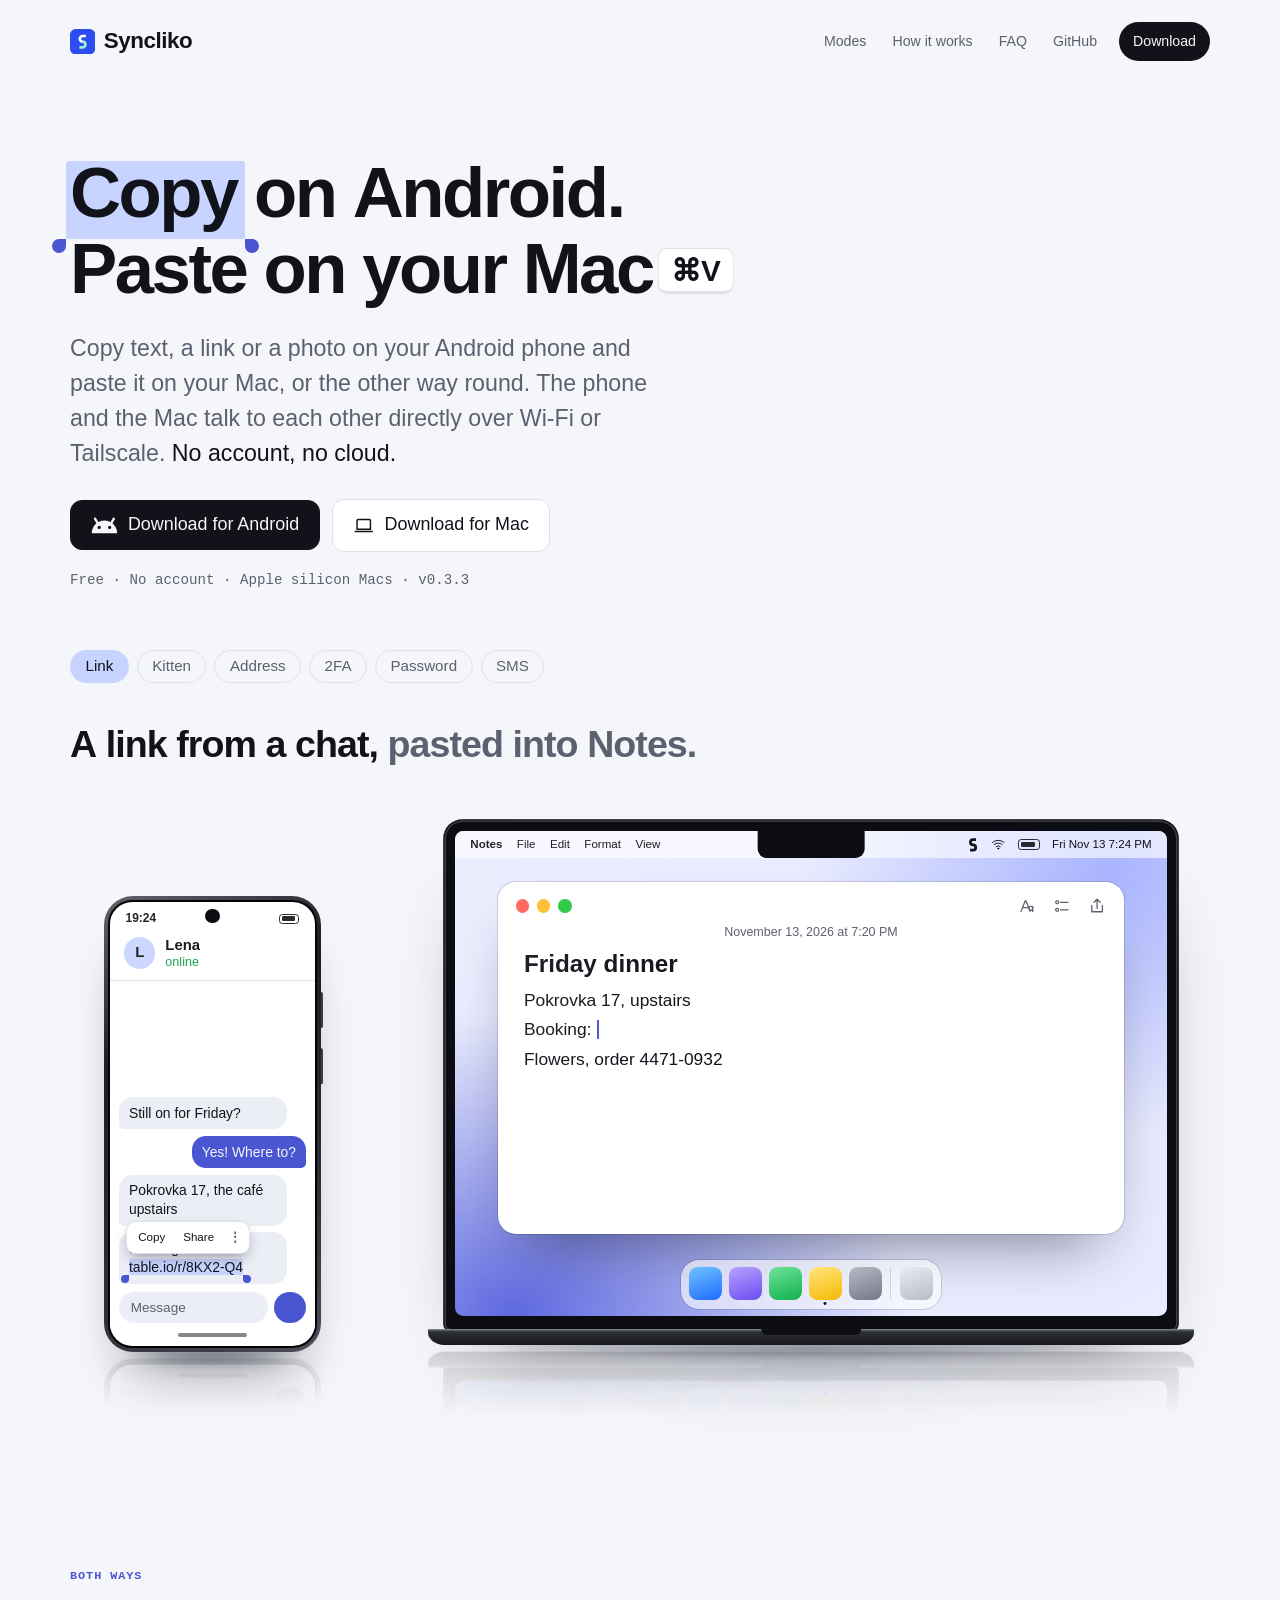
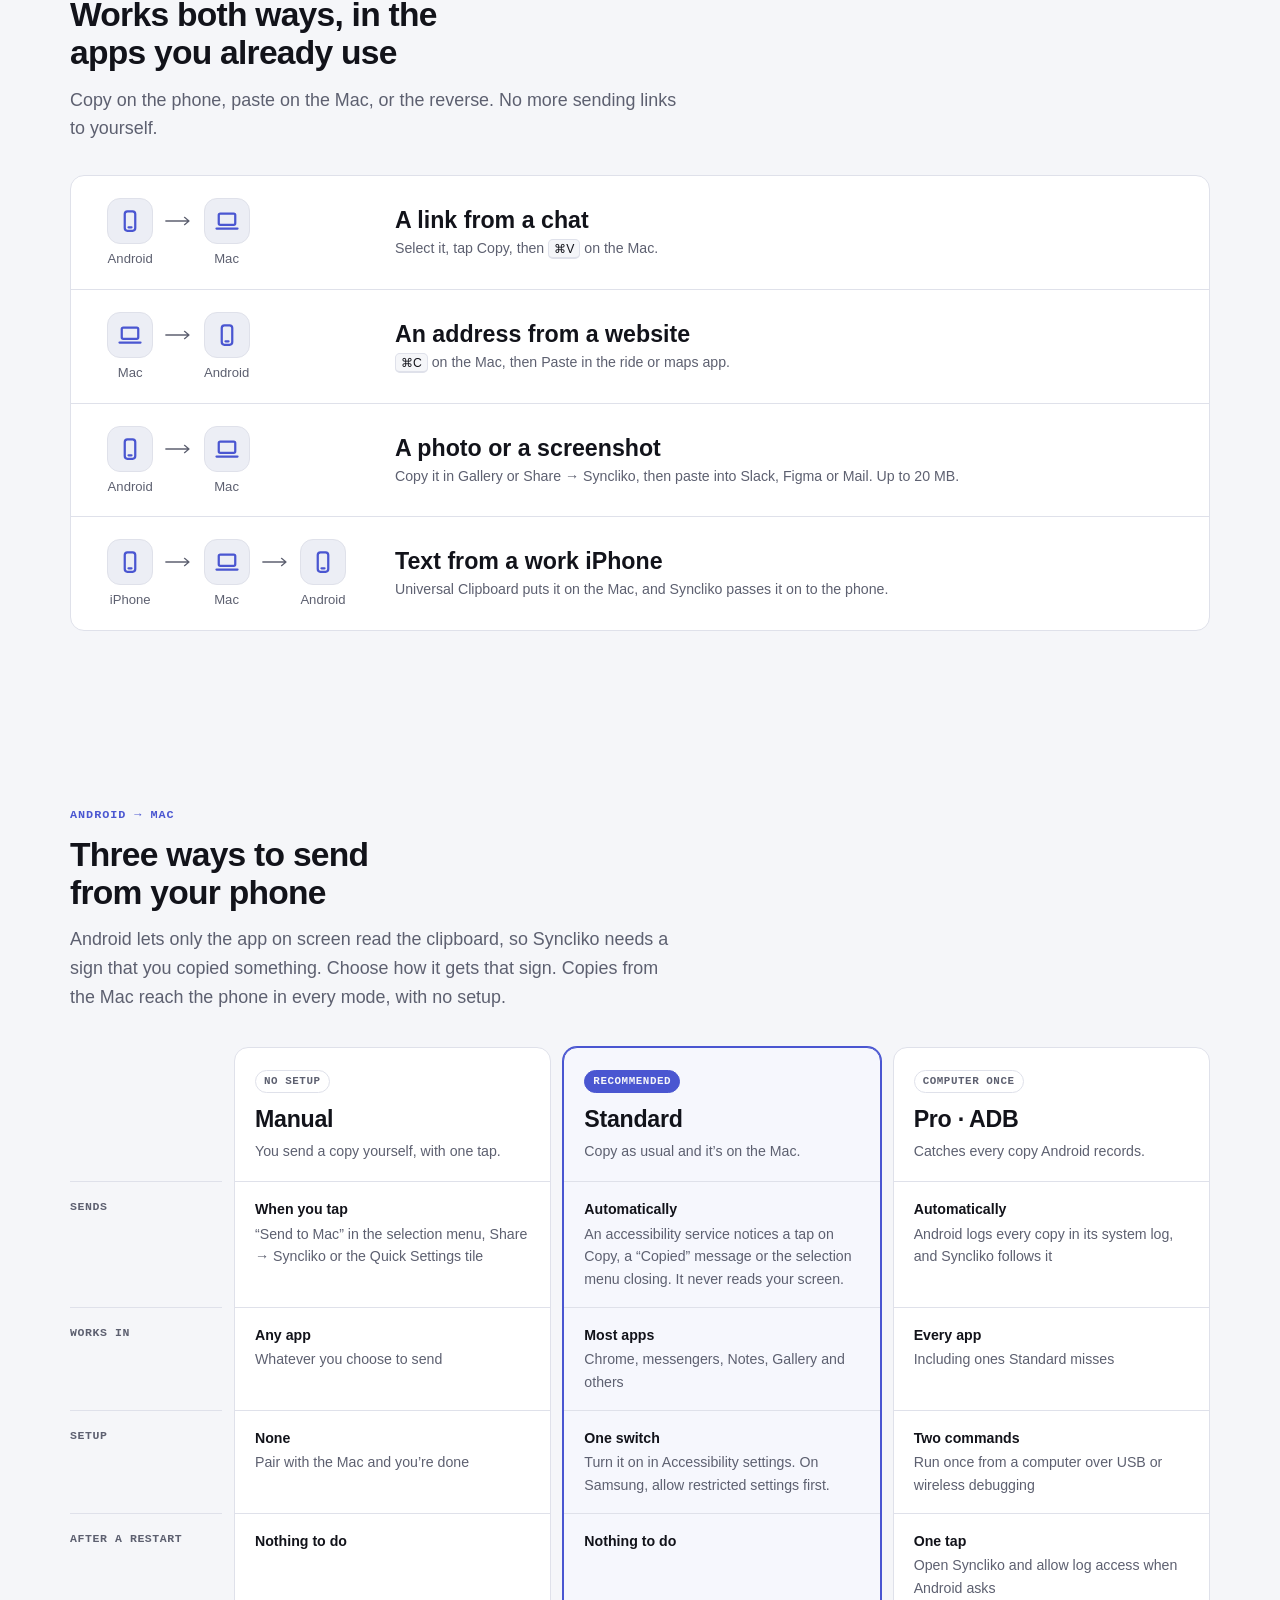
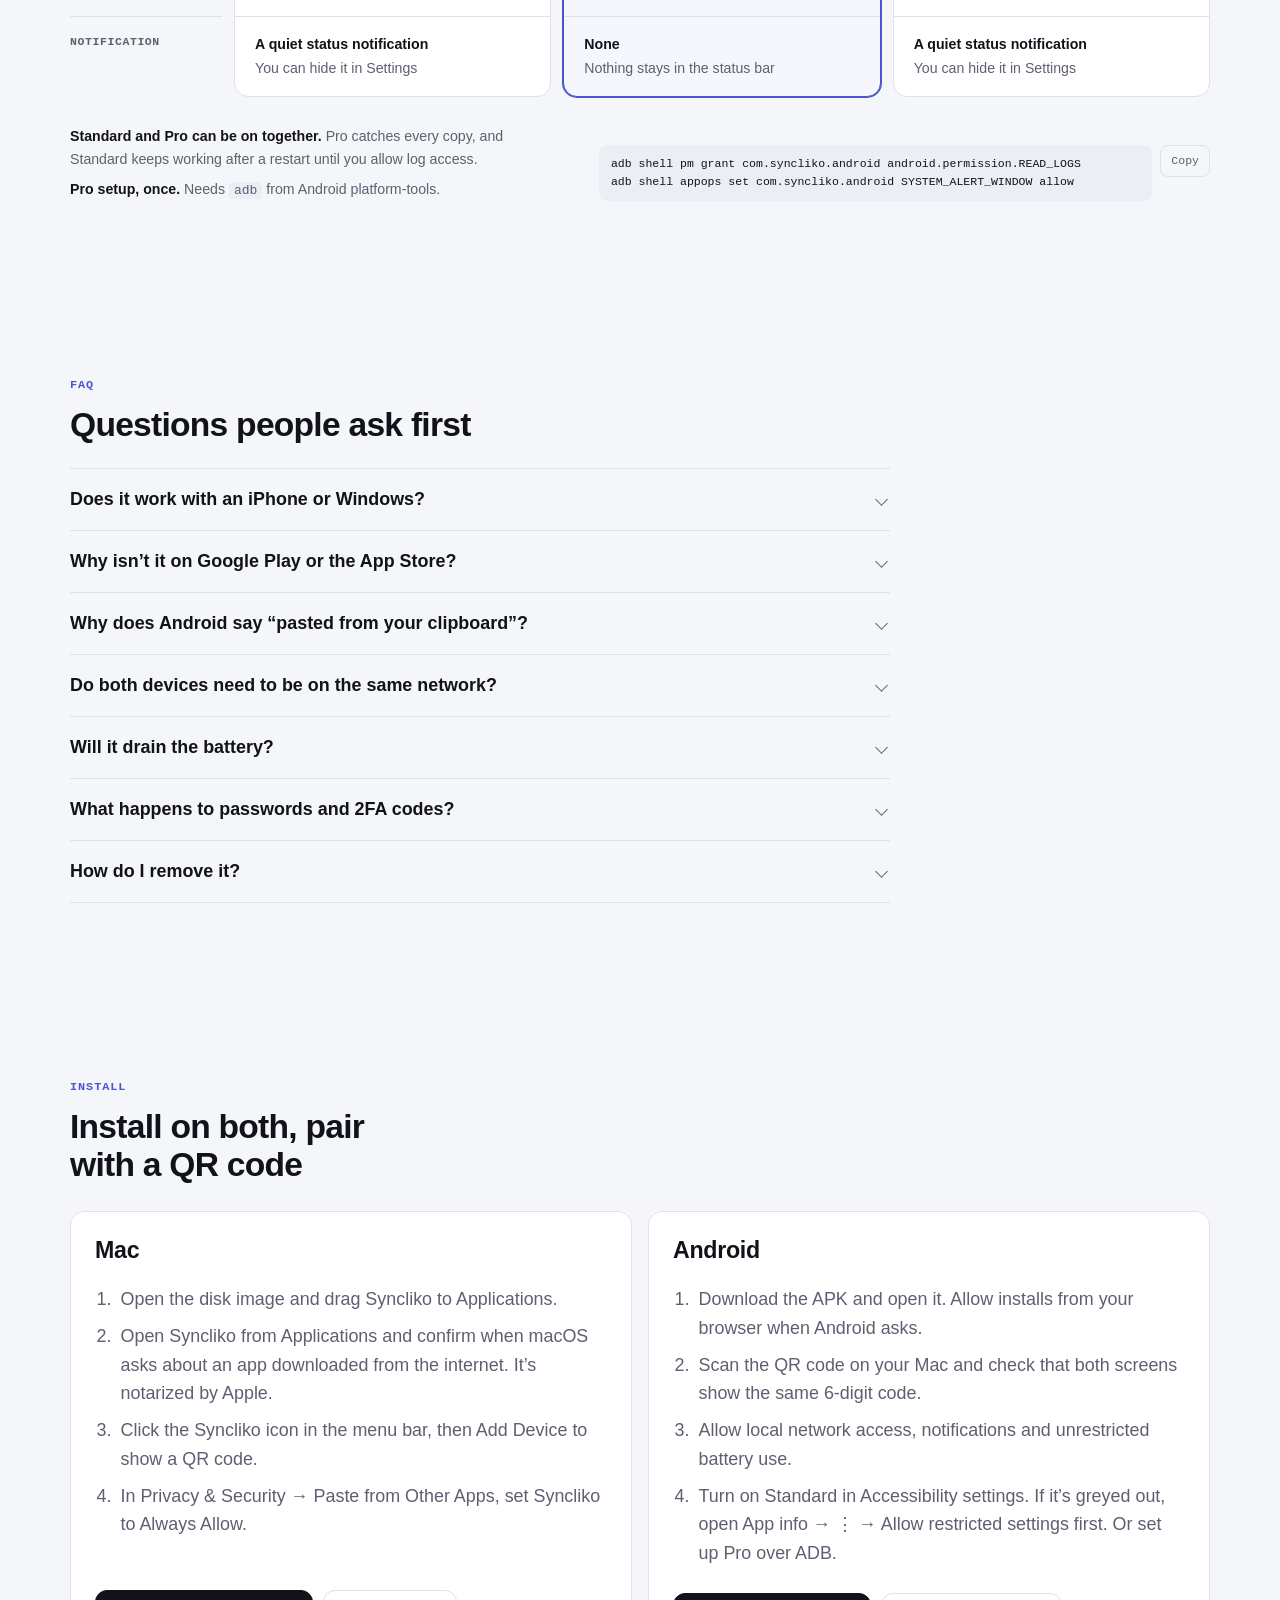
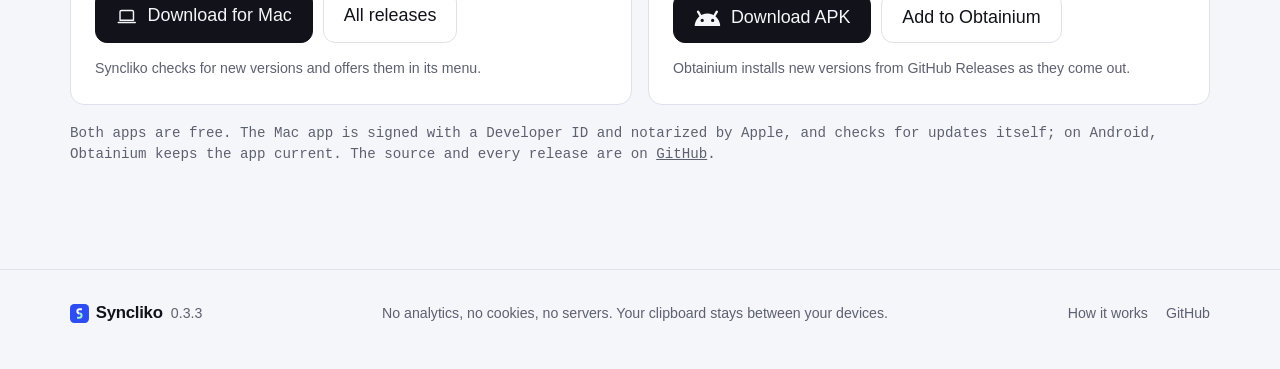
==== commit 2cc66226: "Site: a password scene, Kitten second New scene, Mac to phone: a password copied in the Mac's Passwo" ====
--- a/site/index.html
+++ b/site/index.html
@@ -327,7 +327,7 @@
 
 
 /* ---------- Scenario playlist ----------
-   Five scenes share one phone and one MacBook. Phone apps switch like Android does (the old one slides
+   Six scenes share one phone and one MacBook. Phone apps switch like Android does (the old one slides
    up, the next rises in); Mac windows minimise into the Dock and the next one opens out of it. */
 .apps { position: relative; flex: 1; min-height: 0; }
 /* Inactive apps, windows and the photo viewer turn visibility: hidden once their exit animation is over
@@ -366,6 +366,29 @@
 .sheet .field { flex: none; }
 .okchip { font: 600 0.66em/1.2 var(--text); color: var(--signal); }
 .recent { font-size: 0.64em; color: var(--muted); white-space: nowrap; overflow: hidden; text-overflow: ellipsis; }
+
+/* Phone: a music app's sign-in. The pasted password lands as dots; a moment later the app opens on its
+   home screen (albums and a mini player) over the form. */
+.app-music { padding: 1.4em 0.9em 0.8em; gap: 0.55em; }
+.enc-logo { width: 2.6em; height: 2.6em; margin: 0.6em auto 0.2em; border-radius: 0.8em; background: linear-gradient(140deg, #ff6a88, #ff9a5a); display: grid; place-items: center; }
+.enc-logo::after { content: ""; width: 0.9em; height: 0.9em; border-radius: 50%; background: #fff; box-shadow: 0 0 0 0.28em rgba(255, 255, 255, 0.35); }
+.enc-h { text-align: center; font: 700 0.98em/1.25 var(--text); color: var(--ink); margin-bottom: 0.3em; }
+.enc-label { font-size: 0.58em; font-weight: 600; color: var(--muted); margin-bottom: -0.3em; padding-left: 0.3em; }
+.app-music .field { flex: none; border-radius: 0.7em; }
+.app-music .field .val { color: var(--ink); font: 700 1em/1 var(--mono); letter-spacing: 0.06em; }
+.enc-btn { margin-top: 0.3em; height: 2.3em; display: grid; place-items: center; border-radius: 1.15em; background: linear-gradient(140deg, #ff6a88, #ff9a5a); color: #fff; font: 600 0.78em/1 var(--text); }
+.enc-forgot { text-align: center; font-size: 0.6em; color: var(--muted); }
+.enc-home { position: absolute; inset: 0; z-index: 2; display: flex; flex-direction: column; gap: 0.6em; padding: 1.4em 0.9em 0.8em; background: var(--raised); }
+.enc-home.ok:not([hidden]) { animation: rise 0.5s ease 0.9s backwards; }
+.enc-home b { font: 700 1.05em/1.2 var(--text); color: var(--ink); }
+.enc-home small { display: block; margin-bottom: 0.2em; font-size: 0.6em; color: var(--muted); }
+.albums { display: grid; grid-template-columns: 1fr 1fr; gap: 0.5em; }
+.albums i { aspect-ratio: 1; border-radius: 0.6em; background: var(--c); }
+.player { margin-top: auto; display: flex; align-items: center; gap: 0.6em; padding: 0.5em; border-radius: 0.8em; background: var(--code-bg); font-size: 0.62em; color: var(--ink); }
+.player i { width: 2.4em; height: 2.4em; border-radius: 0.5em; background: linear-gradient(140deg, #7a5cff, #ff6a88); flex: none; }
+.player span { flex: 1; min-width: 0; }
+.player small { display: block; font-size: 0.9em; }
+.player em { font-style: normal; font-size: 1.3em; }
 
 /* Phone: authenticator */
 .a-head { padding: 0.5em 0.9em 0.7em; font: 700 1em/1.2 var(--text); color: var(--ink); }
@@ -473,6 +496,34 @@
 .bank-card span { font: 500 0.95em/1 var(--mono); letter-spacing: 0.08em; }
 .bank-card small { font: 500 0.6em/1 var(--text); letter-spacing: 0.1em; opacity: 0.8; }
 .w-chat .wbody { flex-direction: row; align-items: stretch; gap: 0; padding: 0; }
+/* The Mac's Passwords app: categories, the account list, and the selected account's card. The password
+   shows as dots, as it does there, and is copied with ⌘C. */
+.w-pw .wbody { flex-direction: row; align-items: stretch; gap: 0; padding: 0; }
+.pw-side { width: 21%; display: flex; flex-direction: column; gap: 0.3em; padding: 0.8em 0.6em; background: var(--side); font-size: 0.7em; color: var(--ink); }
+.pw-side span { display: flex; align-items: center; gap: 0.5em; padding: 0.28em 0.4em; border-radius: 0.4em; }
+.pw-side span.cur { background: var(--win-edge); }
+.pw-side i { width: 1.25em; height: 1.25em; border-radius: 0.35em; background: var(--c); flex: none; }
+.pw-list { width: 29%; display: flex; flex-direction: column; padding: 0.7em 0.5em; border-right: 1px solid var(--line); font-size: 0.7em; }
+.pw-list .row { display: flex; align-items: center; gap: 0.6em; padding: 0.42em 0.5em; border-radius: 0.45em; min-width: 0; }
+.pw-list .row.cur { background: #2f6cf0; color: #fff; }   /* macOS selection blue, both themes */
+.pw-list .row.cur small { color: rgba(255, 255, 255, 0.78); }
+.pw-list .row div { min-width: 0; }
+.pw-list b { display: block; font-weight: 600; }
+.pw-list small { display: block; color: var(--muted); white-space: nowrap; overflow: hidden; text-overflow: ellipsis; }
+.site { width: 1.7em; height: 1.7em; border-radius: 0.45em; background: var(--c); flex: none; display: grid; place-items: center; font: 700 0.85em/1 var(--text); color: #fff; }
+.pw-card { flex: 1; min-width: 0; display: flex; flex-direction: column; gap: 0.7em; padding: 1em 1.3em; font-size: 0.78em; }
+.pw-title { display: flex; align-items: center; gap: 0.8em; }
+.pw-title .site { width: 2.6em; height: 2.6em; border-radius: 0.65em; font-size: 1.1em; }
+.pw-title b { display: block; font: 700 1.3em/1.2 var(--text); color: var(--ink); }
+.pw-title small { color: var(--muted); font-size: 0.85em; }
+.pw-fields { display: flex; flex-direction: column; border: 1px solid var(--line); border-radius: 0.7em; }
+.pw-fields > span { display: flex; justify-content: space-between; align-items: center; gap: 1em; padding: 0.55em 0.85em; }
+.pw-fields > span + span { border-top: 1px solid var(--line); }
+.pw-fields em { font-style: normal; color: var(--muted); }
+.pw-fields .dots { font: 700 1em/1 var(--mono); letter-spacing: 0.08em; padding: 0.15em 0.2em; }
+.pw-fields .site-link { color: var(--accent); }
+.pw-note { color: var(--muted); font-size: 0.85em; }
+
 /* A team chat: workspace sidebar (channels with an unread count, people with presence), the channel's
    header, a feed with avatars and times, and the composer. After the paste the kitten is posted and the
    team reacts (see chatReplies in the script). */
@@ -520,6 +571,14 @@
 .cases button:focus-visible { outline: 2px solid var(--accent); outline-offset: 2px; }
 @media (max-width: 420px) { .cases { gap: 6px; } .cases button { padding: 0.4em 0.75em; font-size: 0.82rem; } }
 @media (max-width: 350px) { .cases { gap: 5px; } .cases button { padding: 0.38em 0.62em; font-size: 0.78rem; } }
+/* Phones: when the chips don't fit, the row runs to the screen edges and scrolls sideways; the script
+   keeps the playing chip in view. */
+@media (max-width: 640px) {
+  .cases {
+    margin-inline: calc(50% - 50vw);
+    padding-inline: max(16px, env(safe-area-inset-left, 0px)) max(16px, env(safe-area-inset-right, 0px));
+  }
+}
 
 /* Case title over the scene: what is copied, then where it is pasted, in two tones. On a scene change
    the words leave blurred and the new ones rise one by one. The script reserves the height of the
@@ -690,13 +749,14 @@
       <div class="demo v-dark v-spot">
         <div class="cases" role="group" aria-label="Examples">
           <button type="button" data-case="0" aria-pressed="true">Link</button>
-          <button type="button" data-case="1" aria-pressed="false">Address</button>
-          <button type="button" data-case="2" aria-pressed="false">2FA</button>
-          <button type="button" data-case="3" aria-pressed="false">Kitten</button>
-          <button type="button" data-case="4" aria-pressed="false">SMS</button>
+          <button type="button" data-case="1" aria-pressed="false">Kitten</button>
+          <button type="button" data-case="2" aria-pressed="false">Address</button>
+          <button type="button" data-case="3" aria-pressed="false">2FA</button>
+          <button type="button" data-case="4" aria-pressed="false">Password</button>
+          <button type="button" data-case="5" aria-pressed="false">SMS</button>
         </div>
         <p class="case" aria-hidden="true" data-id="link"><span class="c-lead"><span class="w" style="--i:0">A</span> <span class="w" style="--i:1">link</span> <span class="w" style="--i:2">from</span> <span class="w" style="--i:3">a</span> <span class="w" style="--i:4">chat,</span></span> <span class="c-rest"><span class="w" style="--i:5">pasted</span> <span class="w" style="--i:6">into</span> <span class="w" style="--i:7">Notes.</span></span></p>
-        <div class="stage" role="img" aria-label="Five scenes cycle between an Android phone and a MacBook: a link from a chat pasted into Notes, an address copied on the Mac pasted into a ride app, an authenticator code pasted into GitHub's two-factor sign-in, a kitten picked from the phone's gallery and pasted into a team chat, and an SMS code pasted into a bank sign-in">
+        <div class="stage" role="img" aria-label="Six scenes cycle between an Android phone and a MacBook: a link from a chat pasted into Notes, an address copied on the Mac pasted into a ride app, an authenticator code pasted into GitHub's two-factor sign-in, a password copied from the Mac's Passwords app signing in to a music app on the phone, a kitten picked from the phone's gallery and pasted into a team chat, and an SMS code pasted into a bank sign-in">
           <div class="scene" aria-hidden="true">
 <svg class="defs" aria-hidden="true" width="0" height="0">
               <defs>
@@ -871,6 +931,34 @@
                     </div>
                   </div>
                 </div>
+                <div class="win w-pw" data-app="pass">
+                  <div class="wbar"><div class="lights"><i></i><i></i><i></i></div><span class="url">Passwords</span></div>
+                  <div class="wbody">
+                    <div class="pw-side">
+                      <span class="cur"><i style="--c: linear-gradient(160deg, #6fb6ff, #2a6cf0)"></i>All</span>
+                      <span><i style="--c: linear-gradient(160deg, #7ee2a0, #23a55a)"></i>Passkeys</span>
+                      <span><i style="--c: linear-gradient(160deg, #ffd66b, #f2a400)"></i>Codes</span>
+                      <span><i style="--c: linear-gradient(160deg, #8fd0ff, #2b9cf0)"></i>Wi‑Fi</span>
+                      <span><i style="--c: linear-gradient(160deg, #ff8a8a, #e5484d)"></i>Security</span>
+                    </div>
+                    <div class="pw-list">
+                      <span class="row"><i class="site" style="--c: #24292f">G</i><div><b>GitHub</b><small>lena-dev</small></div></span>
+                      <span class="row cur"><i class="site" style="--c: linear-gradient(140deg, #ff6a88, #ff9a5a)">E</i><div><b>Encore</b><small>lena@example.com</small></div></span>
+                      <span class="row"><i class="site" style="--c: #a259ff">F</i><div><b>Figma</b><small>lena@example.com</small></div></span>
+                      <span class="row"><i class="site" style="--c: linear-gradient(140deg, #3fd6c6, #3a7bff)">M</i><div><b>Meridian</b><small>lsokolova</small></div></span>
+                      <span class="row"><i class="site" style="--c: #0e8a5f">S</i><div><b>Studio</b><small>lena@example.com</small></div></span>
+                    </div>
+                    <div class="pw-card">
+                      <div class="pw-title"><i class="site" style="--c: linear-gradient(140deg, #ff6a88, #ff9a5a)">E</i><div><b>Encore</b><small>Last modified Nov 2</small></div></div>
+                      <div class="pw-fields">
+                        <span><em>User name</em>lena@example.com</span>
+                        <span><em>Password</em><span class="dots msel" data-src="pass">••••••••••••</span></span>
+                        <span><em>Website</em><span class="site-link">encore.example</span></span>
+                      </div>
+                      <span class="pw-note">Shared with: only you · No known compromises</span>
+                    </div>
+                  </div>
+                </div>
                 <div class="win w-web w-bank" data-app="bank">
                   <div class="wbar"><div class="lights"><i></i><i></i><i></i></div><span class="url">meridianbank.example</span></div>
                   <div class="bank-top">
@@ -894,7 +982,7 @@
                   <i data-dock="chat" style="--c: linear-gradient(160deg, #b9a2ff, #6a4cf0)"></i>
                   <i style="--c: linear-gradient(160deg, #6ee39a, #12b04c)"></i>
                   <i class="run" data-dock="notes" style="--c: linear-gradient(160deg, #ffe680, #f6b800)"></i>
-                  <i style="--c: linear-gradient(160deg, #b7bbc7, #737887)"></i>
+                  <i data-dock="pass" style="--c: linear-gradient(160deg, #b7bbc7, #737887)"></i>
                   <span class="sep"></span>
                   <i style="--c: linear-gradient(160deg, #e9ebf1, #b8bcc8)"></i>
                 </div>
@@ -927,6 +1015,21 @@
                       <span class="okchip ok" data-fill="addr">Route ready · 14 min · 8.2 km</span>
                       <span class="recent">⌂&nbsp; Home · Lesnaya St 5</span>
                       <span class="recent">▣&nbsp; Work · Tverskaya St 12</span>
+                    </div>
+                  </div>
+                  <div class="app app-music" data-app="music">
+                    <i class="enc-logo"></i>
+                    <b class="enc-h">Sign in to Encore</b>
+                    <span class="enc-label">Email</span>
+                    <span class="field"><span class="typed">lena@example.com</span></span>
+                    <span class="enc-label">Password</span>
+                    <span class="field" data-dst="pass"><span class="ph" data-fill="pass">Password</span><span class="val" data-fill="pass">••••••••••••</span></span>
+                    <span class="enc-btn">Sign in</span>
+                    <span class="enc-forgot">Forgot password?</span>
+                    <div class="enc-home ok" data-fill="pass" hidden>
+                      <span><small>Good evening</small><b>Welcome back, Lena</b></span>
+                      <div class="albums"><i style="--c: linear-gradient(140deg, #7a5cff, #ff6a88)"></i><i style="--c: linear-gradient(140deg, #22c1c3, #2b6cf0)"></i><i style="--c: linear-gradient(140deg, #f7b733, #fc4a1a)"></i><i style="--c: linear-gradient(140deg, #43e97b, #1d976c)"></i></div>
+                      <div class="player"><i></i><span>Night Drive<small>Encore Mix · for Lena</small></span><em>❚❚</em></div>
                     </div>
                   </div>
                   <div class="app" data-app="auth">
@@ -1244,9 +1347,10 @@
     var JPEG = [0xff, 0xd8, 0xff, 0xe0, 0x00, 0x10, 0x4a, 0x46, 0x49, 0x46, 0x00, 0x01, 0x01, 0x00, 0x00, 0x48, 0x00, 0x48, 0xff, 0xdb];
     var SCENES = [
       { id: 'link', lead: 'A link from a chat,', rest: 'pasted into Notes.', dir: 'a2m', phone: 'msg', mac: 'notes', app: 'Notes', dock: 'notes', copy: 'select', payload: 'table.io/r/8KX2-Q4' },
+      { id: 'shot', lead: 'A kitten from the gallery,', rest: 'pasted into the team chat.', dir: 'a2m', phone: 'photo', mac: 'chat', app: 'Chat', dock: 'chat', copy: 'select', pre: 'gallery', payload: JPEG },
       { id: 'addr', lead: 'An address on the Mac,', rest: 'pasted into a ride.', dir: 'm2a', phone: 'taxi', mac: 'place', app: 'Safari', dock: 'web', copy: 'cmdc', payload: 'Pokrovka St 17, Moscow' },
       { id: 'totp', lead: 'An authenticator code,', rest: 'pasted into GitHub.', dir: 'a2m', phone: 'auth', mac: 'twofa', app: 'Safari', dock: 'web', copy: 'tap', payload: '482913' },
-      { id: 'shot', lead: 'A kitten from the gallery,', rest: 'pasted into the team chat.', dir: 'a2m', phone: 'photo', mac: 'chat', app: 'Chat', dock: 'chat', copy: 'select', pre: 'gallery', payload: JPEG },
+      { id: 'pass', lead: 'A password from the Mac,', rest: 'pasted into a music app.', dir: 'm2a', phone: 'music', mac: 'pass', app: 'Passwords', dock: 'pass', copy: 'cmdc', secret: true, payload: 'Tq7#vR2m!kL9' },
       { id: 'sms', lead: 'A code from an SMS,', rest: 'pasted into the bank.', dir: 'a2m', phone: 'sms', mac: 'bank', app: 'Safari', dock: 'web', copy: 'select', payload: '739204' }
     ];
     var current = SCENES[0];
@@ -1289,9 +1393,11 @@
       });
       return out;
     }
-    function flowBytes(payload, src, cv, ms, freeze) {
+    function flowBytes(payload, src, cv, ms, freeze, secret) {
       sizeStream();
       var glyphs = glyphsOf(payload), n = glyphs.length, parts = [];
+      // A password never shows in the clear, not even as hex: dots at both ends, ciphertext in between.
+      if (secret) glyphs = glyphs.map(function () { return { ch: '•', hex: '••' }; });
       var size = parseFloat(getComputedStyle(sceneEl).fontSize) * 0.78;
       for (var k = 0; k < 3; k++) {
         glyphs.forEach(function (g, i) {
@@ -1464,6 +1570,7 @@
       });
       appName.textContent = sc.app;
       chips.forEach(function (c) { c.setAttribute('aria-pressed', String(+c.dataset.case === index)); });
+      chipInView(chips[index]);
       caseTitle(sc, instant);
     }
     /* The case title, one span per word so the words can enter one after another. */
@@ -1567,7 +1674,7 @@
       if (sc.dir === 'm2a') ping();
       // ...and follows the clip across to the other one.
       camera(dstSide, flight);
-      await flowBytes(sc.payload, rel(src), cv, flight);
+      await flowBytes(sc.payload, rel(src), cv, flight, null, sc.secret);
       if (sc.dir === 'a2m') ping();
       land(cv);
       if (sc.copy !== 'cmdc') src.classList.remove('on');
@@ -1651,6 +1758,14 @@
       ripple.classList.remove('go');
     }
     var chips = Array.prototype.slice.call(demo.querySelectorAll('.cases button'));
+    // Scrolls the chip row (not the page) so the given chip is fully visible.
+    function chipInView(chip) {
+      var row = chip && chip.parentNode;
+      if (!row || row.scrollWidth <= row.clientWidth) return;
+      var pad = 16, left = chip.offsetLeft - row.offsetLeft, right = left + chip.offsetWidth;
+      if (left - pad < row.scrollLeft) row.scrollTo({ left: left - pad, behavior: 'smooth' });
+      else if (right + pad > row.scrollLeft + row.clientWidth) row.scrollTo({ left: right + pad - row.clientWidth, behavior: 'smooth' });
+    }
     chips.forEach(function (chip) {
       chip.addEventListener('click', function () {
         var i = +chip.dataset.case;
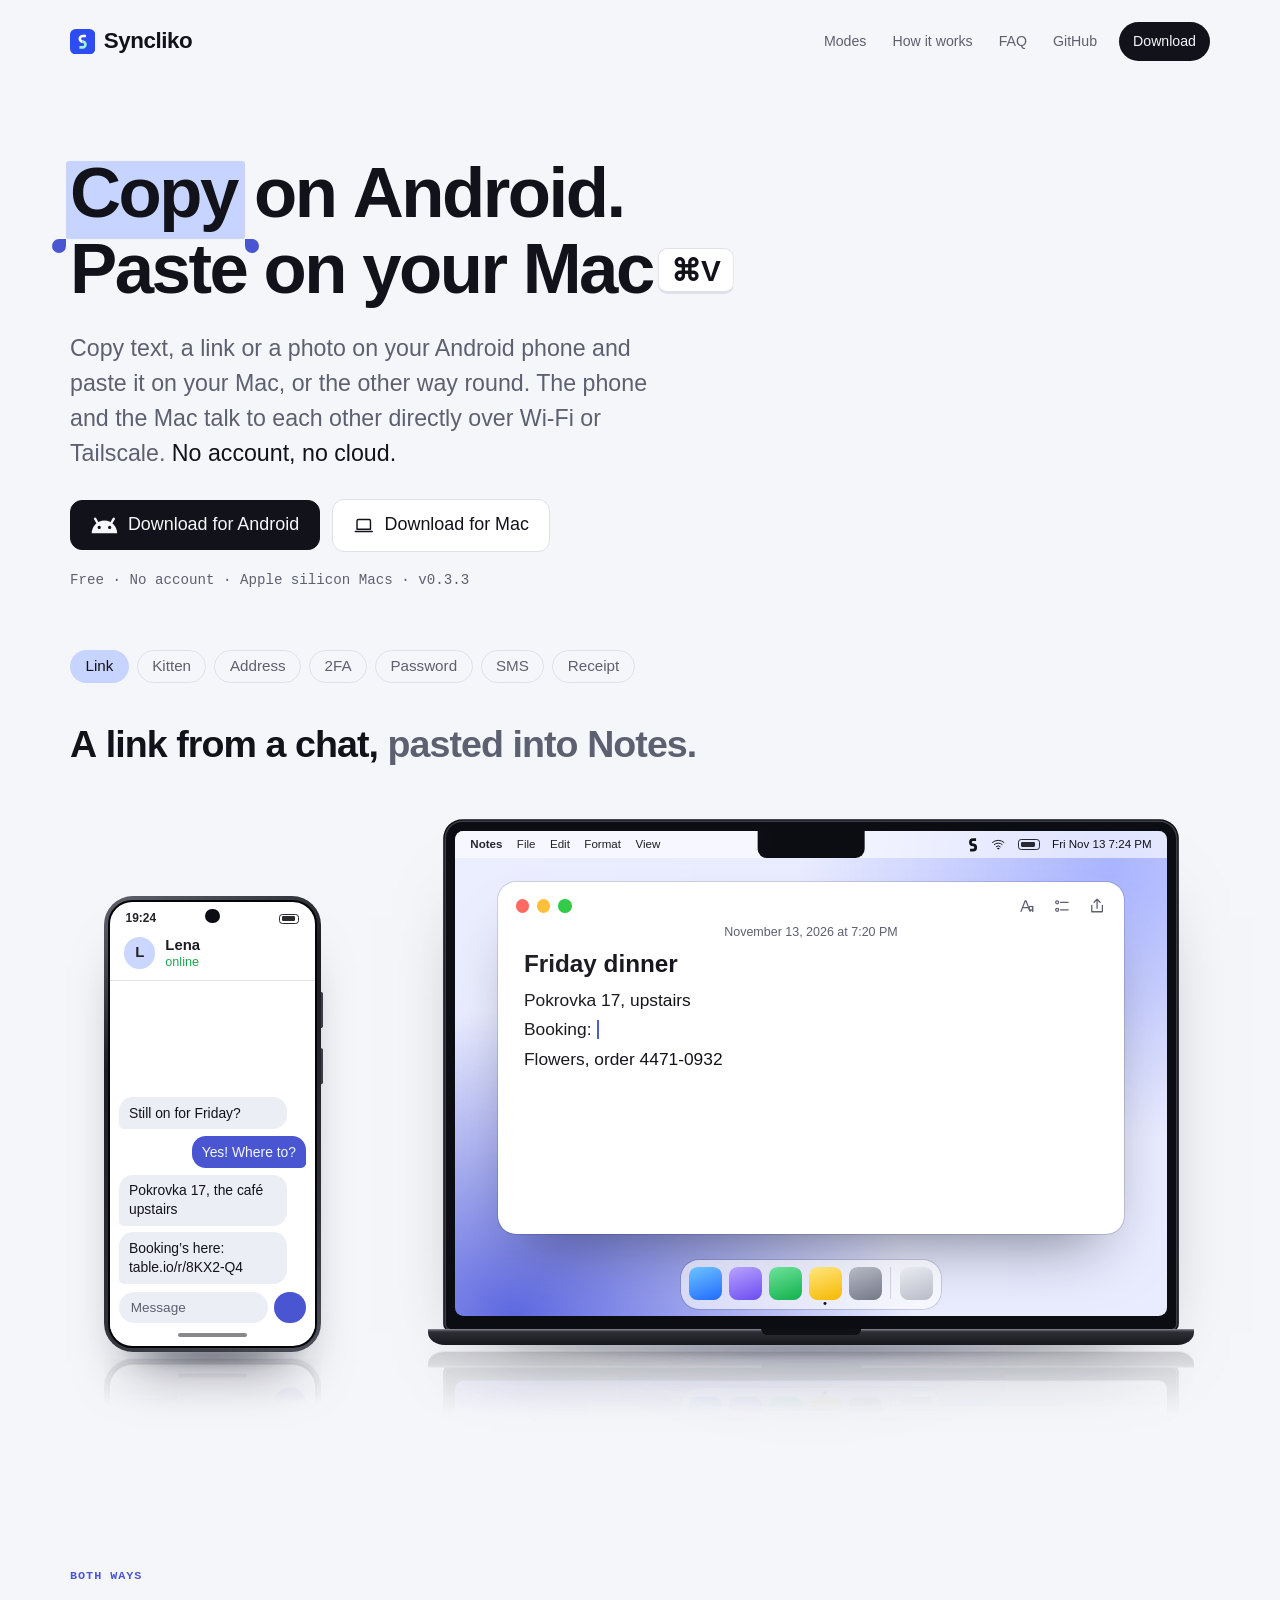
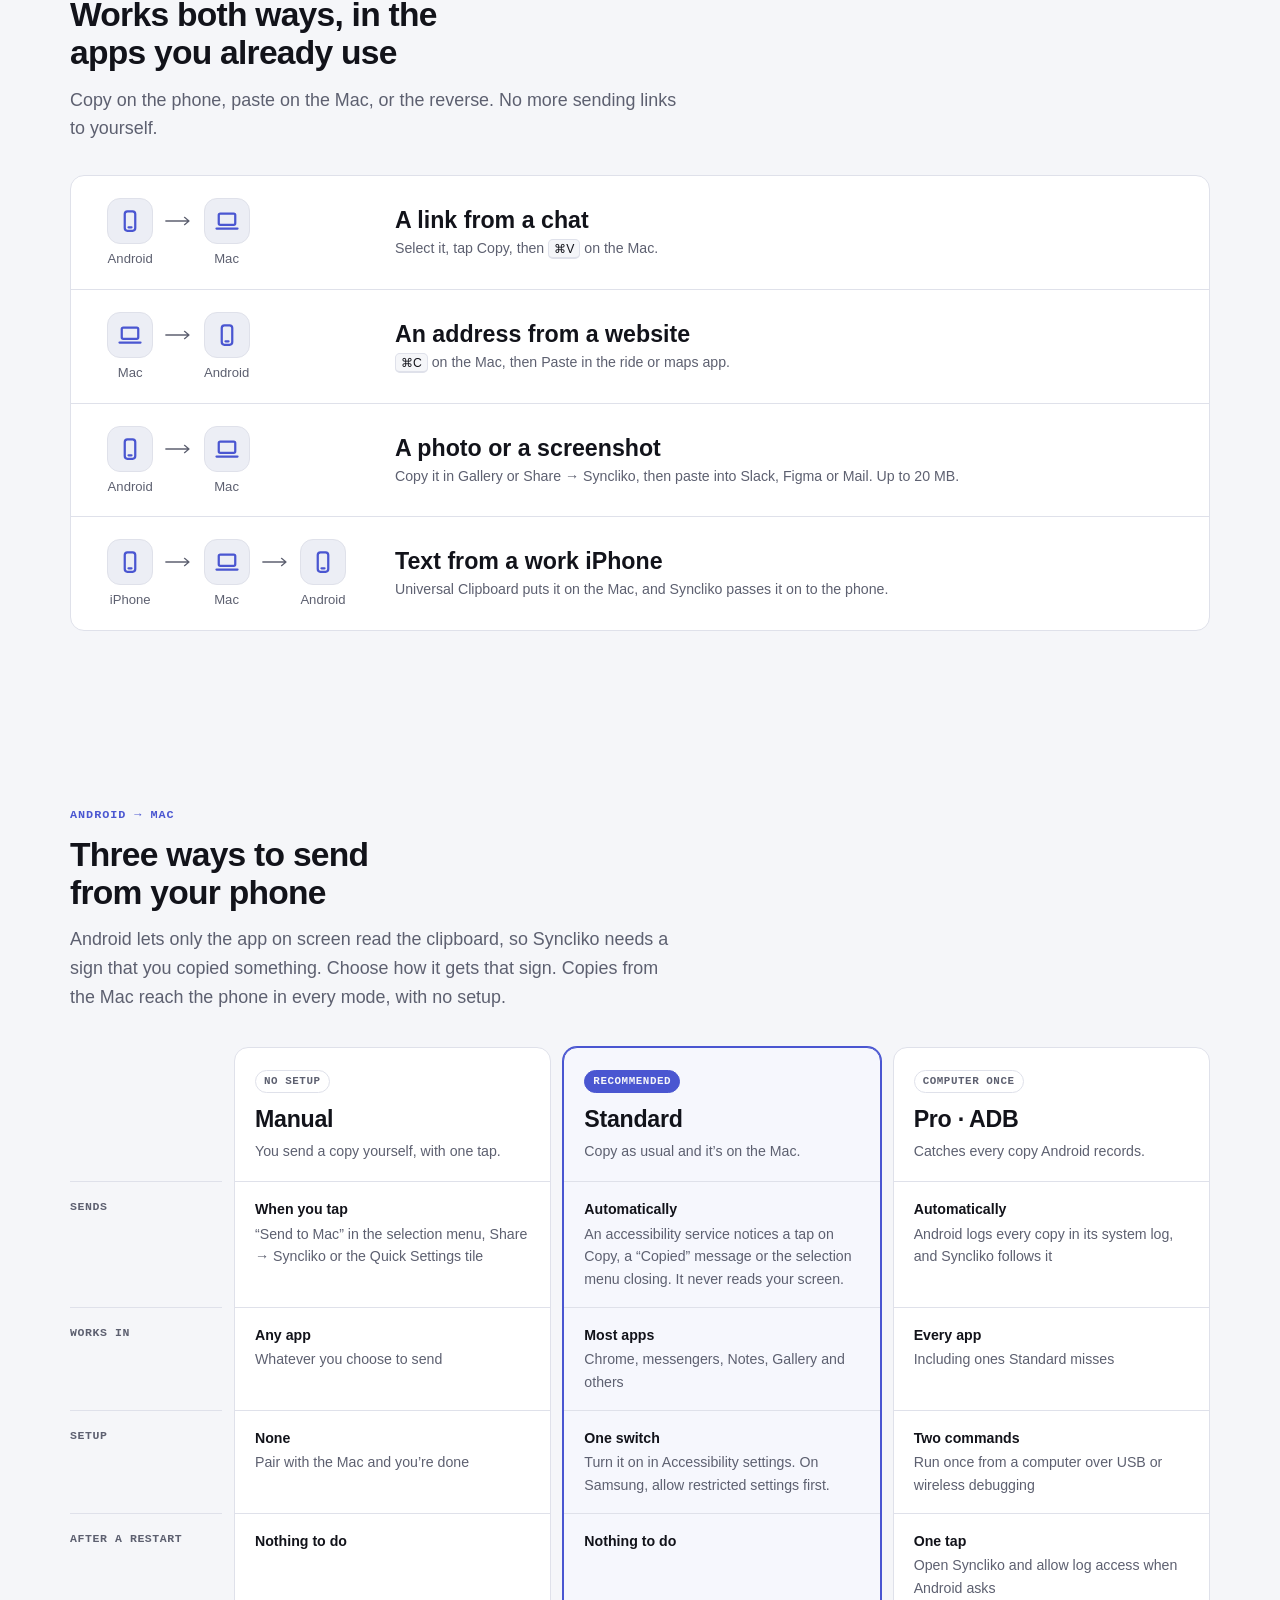
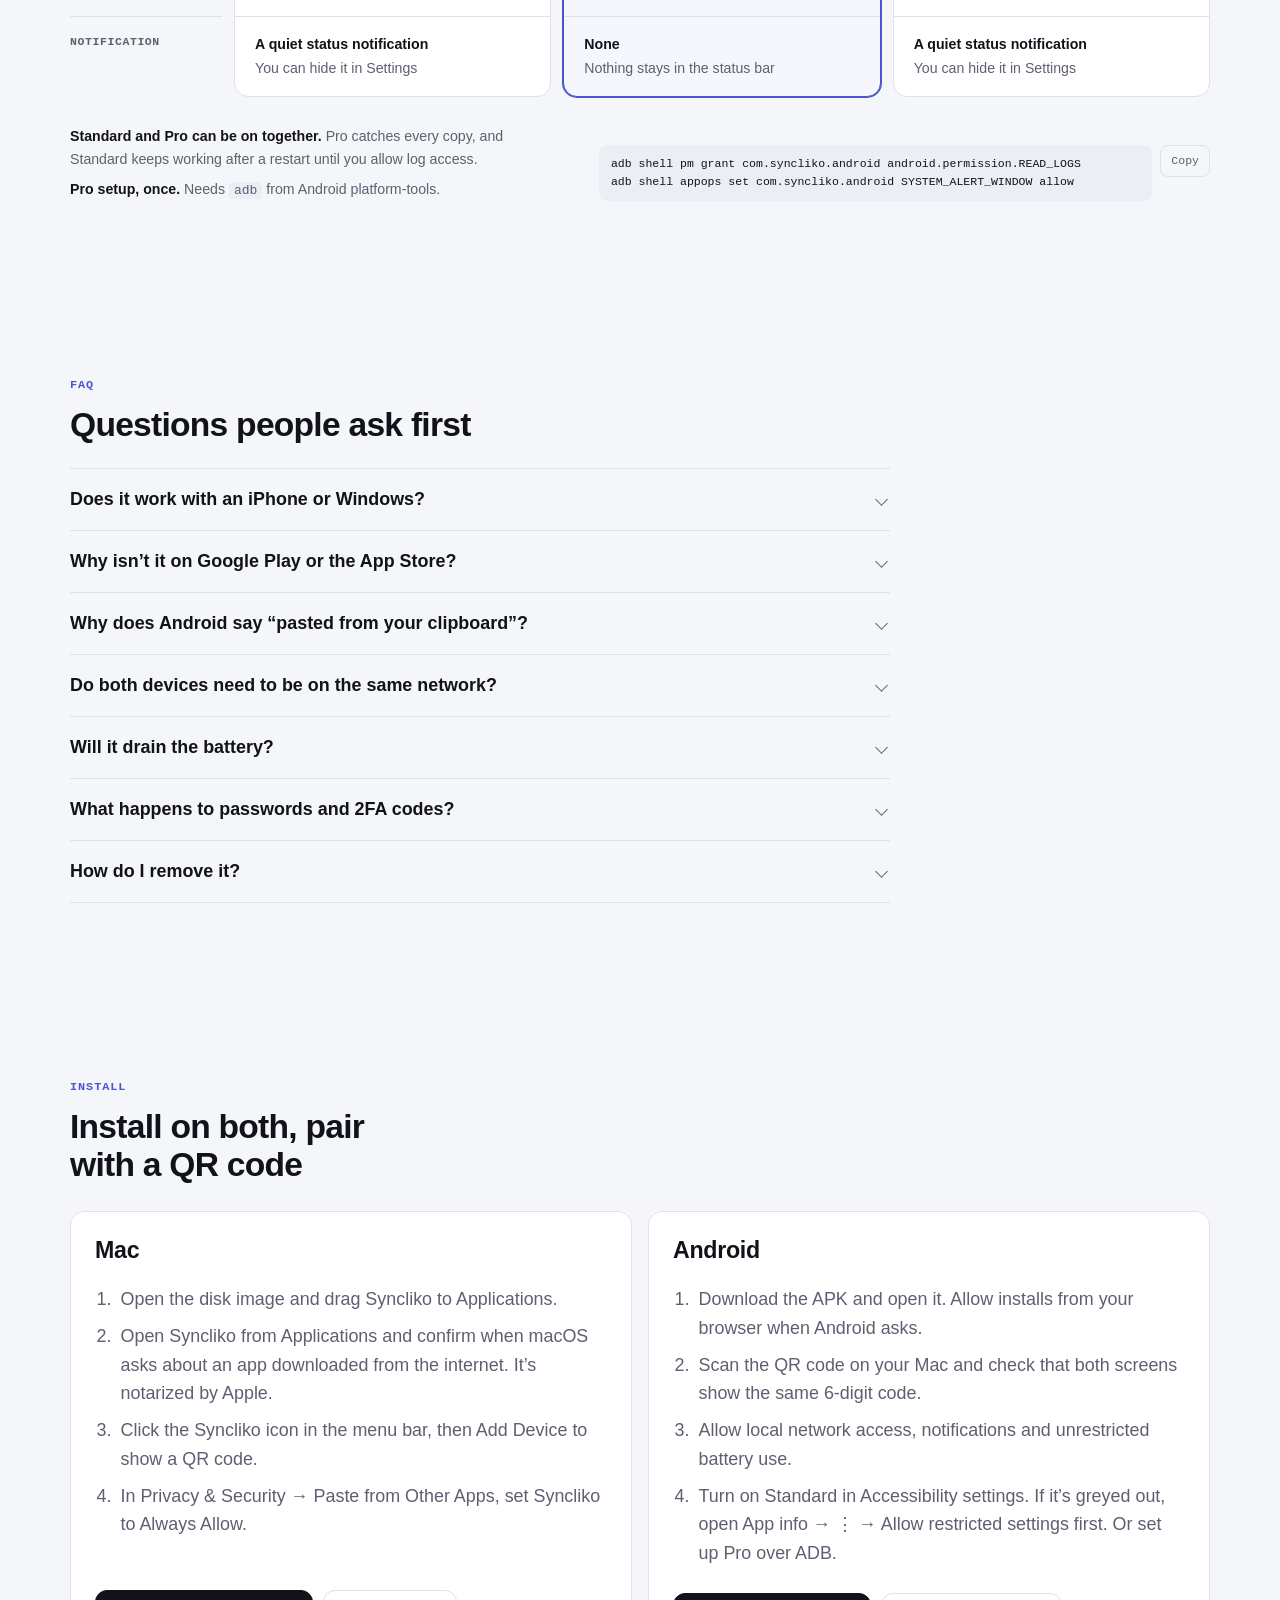
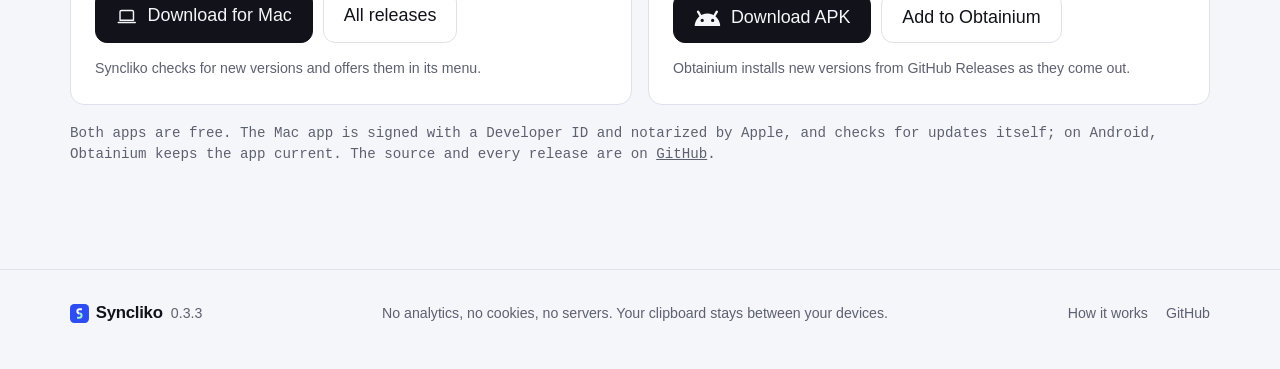
==== commit a915c575: "Site: a receipt scene with three devices A receipt photo is copied on a personal iPhone, reaches the" ====
--- a/site/index.html
+++ b/site/index.html
@@ -299,6 +299,45 @@
 }
 @keyframes blink { 50% { visibility: hidden; } }
 
+/* The personal iPhone (receipt scene only): Dynamic Island, the Photos viewer on black with the
+   receipt, and iOS's long-press menu. It stands right of the MacBook, which steps back a little. */
+.iphone {
+  position: absolute; left: 79.5%; width: 18%; top: 14%; bottom: 0; z-index: 3;
+  padding: 0.24em; border-radius: 2.1em;
+  background: linear-gradient(150deg, #8d8f96 0%, #2c2d32 30%, #3e4047 72%, #74767e 100%);
+  box-shadow: 0 2.4em 3.4em -1.8em rgba(10, 12, 30, 0.55);
+}
+.ip-screen { position: relative; height: 100%; border: 0.18em solid #040406; border-radius: 1.86em; background: #000; display: flex; flex-direction: column; overflow: hidden; color: #f2f2f7; }
+.ip-island { position: absolute; left: 50%; top: 0.5em; width: 4.4em; height: 1.25em; margin-left: -2.2em; border-radius: 1em; background: #000; z-index: 4; box-shadow: 0 0 0 1px #111; }
+.ip-status { display: flex; justify-content: space-between; align-items: center; padding: 0.75em 1.4em 0.3em; font: 600 0.72em/1 var(--text); }
+.ip-status .bat { width: 1.7em; height: 0.85em; }
+.ip-bar { display: flex; justify-content: space-between; align-items: center; padding: 0.6em 0.9em; font-size: 0.7em; color: #0a84ff; }
+.ip-bar b { color: #f2f2f7; text-align: center; font-size: 0.95em; }
+.ip-bar small { display: block; font-weight: 400; font-size: 0.85em; color: #8e8e93; }
+.ip-photo { flex: 1; min-height: 0; display: grid; place-items: center; background: radial-gradient(60% 50% at 50% 50%, #5a4632, #2a2118); transition: transform 0.25s ease; }
+.ip-photo svg { width: 64%; transform: rotate(-4deg); filter: drop-shadow(0 0.4em 0.6em rgba(0, 0, 0, 0.5)); }
+.ip-photo.on { transform: scale(0.96); }
+.ip-tools { display: flex; justify-content: space-around; padding: 0.7em 0.5em 0.2em; font-size: 0.8em; color: #0a84ff; }
+.ip-home { flex: none; width: 34%; height: 0.24em; margin: 0.4em auto 0.5em; border-radius: 1em; background: #f2f2f7; opacity: 0.7; }
+.ip-menu {
+  position: absolute; left: 12%; right: 12%; top: 58%; z-index: 5; display: flex; flex-direction: column;
+  border-radius: 0.9em; overflow: hidden; background: rgba(44, 44, 46, 0.97); font-size: 0.68em;
+  opacity: 0; transform: scale(0.85); transform-origin: 50% 0; transition: opacity 0.2s ease, transform 0.25s cubic-bezier(0.2, 1.3, 0.4, 1);
+}
+.ip-menu.show { opacity: 1; transform: none; }
+.ip-menu span { display: flex; justify-content: space-between; padding: 0.65em 0.9em; }
+.ip-menu span + span { border-top: 1px solid rgba(255, 255, 255, 0.12); }
+.ip-menu i { font-style: normal; color: #8e8e93; }
+.ip-menu.pressed .copy { background: rgba(255, 255, 255, 0.16); }
+/* "Work" and "Personal" over the two phones, in the receipt scene only. */
+.dev-tag { position: absolute; left: 50%; bottom: calc(100% + 0.8em); transform: translateX(-50%); font-size: 0.7em; padding: 0.45em 0.8em; white-space: nowrap; opacity: 0; transition: opacity 0.5s ease; }
+.iphone .dev-tag { background: #f1e9ff; color: #6d28d9; }
+.scene.tri .dev-tag { opacity: 1; transition-delay: 0.6s; }
+/* The MacBook steps back for the iPhone: a bit smaller, bottom edge on the same floor. */
+.laptop, .phone { transition: transform 1s cubic-bezier(0.65, 0, 0.35, 1); }
+.laptop { transform-origin: 0 100%; }
+.scene.tri .laptop { transform: translateX(-7.3%) scale(0.75); }
+
 /* Scene extras switched on by the hero look below. */
 .ripple, .floor, .stream { display: none; }
 .stream { position: absolute; inset: 0; width: 100%; height: 100%; z-index: 5; pointer-events: none; }
@@ -322,12 +361,12 @@
 .v-spot .stage { margin-bottom: 2.2em; }
 .v-spot .laptop { -webkit-box-reflect: below 0.4em linear-gradient(transparent 88%, rgba(255, 255, 255, 0.16)); }
 .v-spot .laptop::before { content: ""; position: absolute; left: 10%; right: 10%; top: 30%; bottom: -14%; z-index: -1; background: radial-gradient(closest-side, var(--spill), transparent); filter: blur(28px); }
-.v-spot .phone { -webkit-box-reflect: below 0.4em linear-gradient(transparent 90%, rgba(255, 255, 255, 0.14)); }
+.v-spot .phone, .v-spot .iphone { -webkit-box-reflect: below 0.4em linear-gradient(transparent 90%, rgba(255, 255, 255, 0.14)); }
 .v-spot .stream { display: block; }
 
 
 /* ---------- Scenario playlist ----------
-   Six scenes share one phone and one MacBook. Phone apps switch like Android does (the old one slides
+   Seven scenes share one phone and one MacBook. Phone apps switch like Android does (the old one slides
    up, the next rises in); Mac windows minimise into the Dock and the next one opens out of it. */
 .apps { position: relative; flex: 1; min-height: 0; }
 /* Inactive apps, windows and the photo viewer turn visibility: hidden once their exit animation is over
@@ -389,6 +428,24 @@
 .player span { flex: 1; min-width: 0; }
 .player small { display: block; font-size: 0.9em; }
 .player em { font-style: normal; font-size: 1.3em; }
+
+/* Phone: the work expense app (a work-profile app, hence the briefcase), where the receipt lands. */
+.app-exp { padding: 0.4em 0.8em 0.7em; gap: 0.5em; color: var(--ink); }
+.x-top { display: flex; justify-content: space-between; align-items: center; padding-top: 0.2em; }
+.x-top b { font: 700 1.05em/1.2 var(--text); }
+.x-work, .dev-tag { display: inline-flex; align-items: center; gap: 0.35em; padding: 0.3em 0.6em; border-radius: 999px; background: #e8f0ff; color: #1d4ed8; font: 600 0.58em/1 var(--text); }
+.x-work svg, .dev-tag svg { width: 1.15em; height: 1.15em; fill: none; stroke: currentColor; stroke-width: 2; }
+.x-lbl { font-size: 0.62em; font-weight: 600; color: var(--muted); }
+.x-card { display: flex; flex-direction: column; border-radius: 0.8em; background: var(--code-bg); font-size: 0.7em; }
+.x-row { display: flex; justify-content: space-between; gap: 0.6em; padding: 0.6em 0.75em; }
+.x-row + .x-row { border-top: 1px solid var(--line); }
+.x-row em { font-style: normal; color: var(--muted); }
+.x-row .ph { color: var(--muted); }
+.x-drop { display: flex; align-items: center; justify-content: center; min-height: 3.4em; padding: 0.4em; border: 1.5px dashed var(--line); border-radius: 0.8em; font-size: 0.68em; color: var(--accent); font-weight: 600; }
+.x-file { display: flex; align-items: center; gap: 0.6em; color: var(--ink); font-weight: 500; }
+.x-file svg { width: 1.9em; height: 2.5em; border-radius: 0.2em; background: #3b3427; padding: 0.15em; }
+.x-btn { height: 2.3em; display: grid; place-items: center; border-radius: 1.15em; background: var(--accent); color: var(--paper); font: 600 0.72em/1 var(--text); }
+.app-exp .x-ok:not([hidden]) { animation: rise 0.45s ease 0.9s backwards; text-align: center; }
 
 /* Phone: authenticator */
 .a-head { padding: 0.5em 0.9em 0.7em; font: 700 1em/1.2 var(--text); color: var(--ink); }
@@ -524,6 +581,25 @@
 .pw-fields .site-link { color: var(--accent); }
 .pw-note { color: var(--muted); font-size: 0.85em; }
 
+/* Syncliko's menu under the S in the menu bar, as the Mac app draws it: what went through the Mac. */
+.sy-pop {
+  position: absolute; z-index: 3; top: 2.6em; right: 9.5em; width: 15em;
+  display: flex; flex-direction: column; gap: 0.55em; padding: 0.8em; border-radius: 0.9em;
+  background: var(--raised); box-shadow: 0 0 0 1px var(--win-edge), 0 1.4em 2.6em -1em rgba(10, 12, 30, 0.5);
+  font-size: 0.72em; color: var(--ink);
+  opacity: 0; transform: translateY(-0.4em) scale(0.97); transform-origin: 80% 0; visibility: hidden;
+  transition: opacity 0.25s ease, transform 0.25s ease, visibility 0s linear 0.25s;
+}
+.sy-pop.show { opacity: 1; transform: none; visibility: visible; transition: opacity 0.25s ease, transform 0.25s ease, visibility 0s; }
+.sp-head { display: flex; justify-content: space-between; align-items: center; }
+.sp-head i { width: 2em; height: 1.1em; border-radius: 999px; background: var(--signal); }
+.sp-item { display: flex; align-items: center; gap: 0.7em; padding: 0.5em; border-radius: 0.6em; background: var(--code-bg); }
+.sp-item svg { width: 2.2em; height: 2.9em; flex: none; border-radius: 0.25em; background: #3b3427; padding: 0.15em; }
+.sp-item b { display: block; }
+.sp-item small { display: block; font-size: 0.85em; color: var(--muted); }
+.sp-sent { font-weight: 600; color: var(--signal); padding-left: 0.2em; opacity: 0; transition: opacity 0.3s ease; }
+.sy-pop.sent .sp-sent { opacity: 1; }
+
 /* A team chat: workspace sidebar (channels with an unread count, people with presence), the channel's
    header, a feed with avatars and times, and the composer. After the paste the kitten is posted and the
    team reacts (see chatReplies in the script). */
@@ -611,7 +687,11 @@
   .scene { inset: 0 auto auto 0; width: 148cqw; height: 88cqw; font-size: 1.99cqw; transform-origin: 0 0; }
   .laptop { left: 35.14%; width: 62.16%; top: auto; bottom: 2%; height: 71.4%; }
   .phone { left: 2.7%; width: 27.03%; top: auto; bottom: 2%; height: 95.7%; font-size: 1.53em; }
-  .laptop, .phone { transition: opacity 0.9s ease; }
+  .laptop, .phone, .iphone { transition: opacity 0.9s ease, transform 1s cubic-bezier(0.65, 0, 0.35, 1); }
+  .iphone { left: 102.5%; width: 25.7%; top: auto; bottom: 2%; height: 95.7%; font-size: 1.53em; }
+  .scene.tri .laptop { transform: none; }
+  .scene[data-focus="iphone"] .laptop, .scene[data-focus="iphone"] .phone,
+  .scene[data-focus="phone"] .iphone, .scene[data-focus="mac"] .iphone { opacity: 0.4; }
   .scene.cam { transition: transform 1s cubic-bezier(0.65, 0, 0.35, 1); }
   .scene[data-focus="phone"] .laptop, .scene[data-focus="mac"] .phone { opacity: 0.4; }
 }
@@ -754,9 +834,10 @@
           <button type="button" data-case="3" aria-pressed="false">2FA</button>
           <button type="button" data-case="4" aria-pressed="false">Password</button>
           <button type="button" data-case="5" aria-pressed="false">SMS</button>
+          <button type="button" data-case="6" aria-pressed="false">Receipt</button>
         </div>
         <p class="case" aria-hidden="true" data-id="link"><span class="c-lead"><span class="w" style="--i:0">A</span> <span class="w" style="--i:1">link</span> <span class="w" style="--i:2">from</span> <span class="w" style="--i:3">a</span> <span class="w" style="--i:4">chat,</span></span> <span class="c-rest"><span class="w" style="--i:5">pasted</span> <span class="w" style="--i:6">into</span> <span class="w" style="--i:7">Notes.</span></span></p>
-        <div class="stage" role="img" aria-label="Six scenes cycle between an Android phone and a MacBook: a link from a chat pasted into Notes, an address copied on the Mac pasted into a ride app, an authenticator code pasted into GitHub's two-factor sign-in, a password copied from the Mac's Passwords app signing in to a music app on the phone, a kitten picked from the phone's gallery and pasted into a team chat, and an SMS code pasted into a bank sign-in">
+        <div class="stage" role="img" aria-label="Seven scenes cycle between an Android phone and a MacBook: a link from a chat pasted into Notes, an address copied on the Mac pasted into a ride app, an authenticator code pasted into GitHub's two-factor sign-in, a password copied from the Mac's Passwords app signing in to a music app on the phone, a kitten picked from the phone's gallery and pasted into a team chat, an SMS code pasted into a bank sign-in, and a receipt photo copied on a personal iPhone that reaches the Mac through Universal Clipboard and goes on to an expense app on the work Android phone">
           <div class="scene" aria-hidden="true">
 <svg class="defs" aria-hidden="true" width="0" height="0">
               <defs>
@@ -841,12 +922,30 @@
                   <rect x="10" y="34" width="6" height="16" rx="1" fill="#fff" opacity="0.85"/><rect x="20" y="26" width="6" height="24" rx="1" fill="#fff" opacity="0.85"/>
                   <rect x="30" y="31" width="6" height="19" rx="1" fill="#fff" opacity="0.85"/><rect x="40" y="20" width="6" height="30" rx="1" fill="#fff" opacity="0.85"/>
                 </symbol>
+                <symbol id="g-receipt" viewBox="0 0 60 80">
+                  <path d="M6 4h48v68l-4-3-4 3-4-3-4 3-4-3-4 3-4-3-4 3-4-3-4 3-4-3-4 3Z" fill="#fbf8f1"/>
+                  <rect x="18" y="9" width="24" height="3.2" rx="1.6" fill="#2b2b2b"/>
+                  <rect x="22" y="15" width="16" height="1.8" rx="0.9" fill="#9a958a"/>
+                  <g fill="#6f6b62"><rect x="11" y="24" width="22" height="2" rx="1"/><rect x="41" y="24" width="8" height="2" rx="1"/><rect x="11" y="30" width="18" height="2" rx="1"/><rect x="41" y="30" width="8" height="2" rx="1"/><rect x="11" y="36" width="25" height="2" rx="1"/><rect x="41" y="36" width="8" height="2" rx="1"/><rect x="11" y="42" width="14" height="2" rx="1"/><rect x="41" y="42" width="8" height="2" rx="1"/></g>
+                  <rect x="11" y="49" width="38" height="0.8" fill="#bdb7aa"/>
+                  <text x="11" y="58" font-family="ui-monospace, Menlo, monospace" font-size="5.4" font-weight="700" fill="#2b2b2b">TOTAL</text>
+                  <text x="49" y="58" text-anchor="end" font-family="ui-monospace, Menlo, monospace" font-size="5.4" font-weight="700" fill="#2b2b2b">€48.60</text>
+                </symbol>
               </defs>
             </svg>
             <div class="laptop">
             <div class="lid">
               <div class="desk">
                 <i class="notch"></i>
+                <!-- Syncliko's own menu, as in the Mac app: what just went through the Mac. -->
+                <div class="sy-pop" aria-hidden="true">
+                  <span class="sp-head"><b>Syncliko</b><i></i></span>
+                  <span class="sp-item">
+                    <svg viewBox="0 0 60 80"><use href="#g-receipt"/></svg>
+                    <span><b>Photo</b><small>From iPhone · Universal Clipboard</small></span>
+                  </span>
+                  <span class="sp-sent">→ Sent to Work phone</span>
+                </div>
                 <div class="mbar">
                   <span class="apple" aria-hidden="true">&#xF8FF;</span>
                   <b>Notes</b>
@@ -993,6 +1092,7 @@
             </div>
 
             <div class="phone">
+              <span class="dev-tag"><svg viewBox="0 0 24 24"><rect x="3.5" y="7.5" width="17" height="12" rx="2"/><path d="M9 7.5V6a1.5 1.5 0 0 1 1.5-1.5h3A1.5 1.5 0 0 1 15 6v1.5"/></svg>Work</span>
               <i class="floor"></i>
               <div class="phone-screen">
                 <div class="p-status"><span>19:24</span><i class="cam"></i><i class="bat"></i></div>
@@ -1016,6 +1116,18 @@
                       <span class="recent">⌂&nbsp; Home · Lesnaya St 5</span>
                       <span class="recent">▣&nbsp; Work · Tverskaya St 12</span>
                     </div>
+                  </div>
+                  <div class="app app-exp" data-app="expense">
+                    <div class="x-top"><b>Expenses</b><span class="x-work"><svg viewBox="0 0 24 24"><rect x="3.5" y="7.5" width="17" height="12" rx="2"/><path d="M9 7.5V6a1.5 1.5 0 0 1 1.5-1.5h3A1.5 1.5 0 0 1 15 6v1.5"/></svg>Work</span></div>
+                    <span class="x-lbl">New expense</span>
+                    <div class="x-card">
+                      <span class="x-row"><em>Merchant</em><span class="ph" data-fill="rcpt">—</span><span class="val" data-fill="rcpt">Café Lisboa</span></span>
+                      <span class="x-row"><em>Amount</em><span class="ph" data-fill="rcpt">€0.00</span><span class="val" data-fill="rcpt">€48.60</span></span>
+                      <span class="x-row"><em>Category</em>Client meal</span>
+                    </div>
+                    <span class="x-drop" data-dst="rcpt"><span class="ph" data-fill="rcpt">＋ Attach receipt</span><span class="val x-file" data-fill="rcpt"><svg viewBox="0 0 60 80"><use href="#g-receipt"/></svg>receipt.jpg</span></span>
+                    <span class="x-btn">Submit</span>
+                    <span class="okchip ok x-ok" data-fill="rcpt">✓ Submitted for approval</span>
                   </div>
                   <div class="app app-music" data-app="music">
                     <i class="enc-logo"></i>
@@ -1062,6 +1174,20 @@
                 <span class="p-paste">Paste</span>
                 <span class="p-toast">Copied to clipboard</span>
                 <i class="gesture"></i>
+              </div>
+            </div>
+
+            <!-- The personal iPhone, on stage only in the receipt scene. -->
+            <div class="iphone" hidden>
+              <span class="dev-tag">Personal</span>
+              <div class="ip-screen">
+                <i class="ip-island"></i>
+                <div class="ip-status"><span>19:24</span><i class="bat"></i></div>
+                <div class="ip-bar"><span>‹</span><b>Today<small>13:05</small></b><span>Edit</span></div>
+                <div class="ip-photo" data-src="rcpt"><svg viewBox="0 0 60 80"><use href="#g-receipt"/></svg></div>
+                <div class="ip-menu"><span class="copy">Copy<i>⧉</i></span><span>Share<i>⇪</i></span><span>Favorite<i>♡</i></span></div>
+                <div class="ip-tools"><span>⇪</span><span>♡</span><span>ⓘ</span><span>🗑</span></div>
+                <i class="ip-home"></i>
               </div>
             </div>
 
@@ -1351,7 +1477,8 @@
       { id: 'addr', lead: 'An address on the Mac,', rest: 'pasted into a ride.', dir: 'm2a', phone: 'taxi', mac: 'place', app: 'Safari', dock: 'web', copy: 'cmdc', payload: 'Pokrovka St 17, Moscow' },
       { id: 'totp', lead: 'An authenticator code,', rest: 'pasted into GitHub.', dir: 'a2m', phone: 'auth', mac: 'twofa', app: 'Safari', dock: 'web', copy: 'tap', payload: '482913' },
       { id: 'pass', lead: 'A password from the Mac,', rest: 'pasted into a music app.', dir: 'm2a', phone: 'music', mac: 'pass', app: 'Passwords', dock: 'pass', copy: 'cmdc', secret: true, payload: 'Tq7#vR2m!kL9' },
-      { id: 'sms', lead: 'A code from an SMS,', rest: 'pasted into the bank.', dir: 'a2m', phone: 'sms', mac: 'bank', app: 'Safari', dock: 'web', copy: 'select', payload: '739204' }
+      { id: 'sms', lead: 'A code from an SMS,', rest: 'pasted into the bank.', dir: 'a2m', phone: 'sms', mac: 'bank', app: 'Safari', dock: 'web', copy: 'select', payload: '739204' },
+      { id: 'rcpt', lead: 'A receipt on your own iPhone,', rest: 'filed from the work phone.', dir: 'a2m', tri: true, phone: 'expense', mac: 'none', app: 'Finder', dock: 'none', payload: JPEG }
     ];
     var current = SCENES[0];
 
@@ -1487,7 +1614,7 @@
        'both' (pulled back), 'phone' or 'mac', keeping the floor line where it is, and dims the device
        that is out of focus. ms sets how long the move takes. On wider screens the scene is static. */
     var narrow = window.matchMedia('(max-width: 640px)');
-    var laptopEl = q('.laptop'), phoneEl = q('.phone'), focusNow = 'both';
+    var laptopEl = q('.laptop'), phoneEl = q('.phone'), iphoneEl = q('.iphone'), focusNow = 'both', triOn = false;
     function box(el) { return { x: el.offsetLeft, y: el.offsetTop, w: el.offsetWidth, h: el.offsetHeight }; }
     function camera(focus, ms) {
       focusNow = focus;
@@ -1496,15 +1623,19 @@
         return;
       }
       var W = stage.clientWidth, H = stage.clientHeight, m = W * 0.04;
-      var p = box(phoneEl), l = box(laptopEl), b, s, x;
+      var p = box(phoneEl), l = box(laptopEl), ip = triOn ? box(iphoneEl) : null, b, s, x;
       if (focus === 'phone') {
         b = p; s = Math.min(1, (H - m) / b.h);
         x = Math.max(m, W * 0.07);
+      } else if (focus === 'iphone') {
+        b = ip; s = Math.min(1, (H - m) / b.h);
+        x = W - Math.max(m, W * 0.07) - s * b.w;
       } else if (focus === 'mac') {
         b = l; s = Math.min(1, (W - 2 * m) / b.w, (H - m) / b.h);
         x = (W - s * b.w) / 2;
       } else {
-        b = { x: p.x, y: Math.min(p.y, l.y), w: l.x + l.w - p.x, h: Math.max(p.y + p.h, l.y + l.h) - Math.min(p.y, l.y) };
+        var right = ip ? ip.x + ip.w : l.x + l.w;
+        b = { x: p.x, y: Math.min(p.y, l.y), w: right - p.x, h: Math.max(p.y + p.h, l.y + l.h) - Math.min(p.y, l.y) };
         s = Math.min(1, (W - 2 * m) / b.w, (H - m) / b.h);
         x = (W - s * b.w) / 2;
       }
@@ -1516,6 +1647,48 @@
       sceneEl.setAttribute('data-focus', focus);
     }
     if (narrow.addEventListener) narrow.addEventListener('change', function () { camera(focusNow, 0); });
+
+    /* The receipt scene: the personal iPhone joins the stage (the MacBook steps back for it on wide
+       screens), and the clip goes iPhone → the Mac's menu bar → the work phone, with Syncliko's menu
+       opening on the Mac to show what passed through. */
+    var syPop = q('.sy-pop'), ipMenu = q('.ip-menu');
+    function triLayout(on) {
+      triOn = on;
+      iphoneEl.hidden = !on;
+      sceneEl.classList.toggle('tri', on);
+      if (!on) { syPop.classList.remove('show', 'sent'); ipMenu.classList.remove('show', 'pressed'); }
+    }
+    function centre(r) { return { x: r.x + r.w / 2, y: r.y + r.h / 2 }; }
+    async function playTri(sc) {
+      var src = q('[data-src="' + sc.id + '"]'), dst = q('[data-dst="' + sc.id + '"]');
+      if (narrow.matches) { camera('iphone'); await wait(1000); }
+      // Long-press the photo on the iPhone, then Copy in iOS's menu.
+      src.classList.add('on');
+      await wait(450); ipMenu.classList.add('show');
+      await wait(750); ipMenu.classList.add('pressed');
+      await wait(260); ipMenu.classList.remove('show', 'pressed'); src.classList.remove('on');
+      // Hop one: Universal Clipboard brings it to the Mac (to the S in the menu bar).
+      var s1 = rel(src), sy1 = centre(rel(sy));
+      var a1 = { x: s1.x + s1.w / 2, y: s1.y + s1.h * 0.35 };
+      var cv1 = { a: a1, b: sy1, c: { x: (a1.x + sy1.x) / 2, y: Math.max(6, Math.min(a1.y, sy1.y) - 30) } };
+      if (narrow.matches) camera('mac', 1300);
+      await flowBytes(sc.payload, s1, cv1, 1300);
+      ping(); land(cv1);
+      syPop.classList.add('show');
+      await wait(900);
+      // Hop two: Syncliko sends it on to the work phone.
+      syPop.classList.add('sent');
+      var from = rel(sy), d = rel(dst), b2 = { x: d.x + Math.min(d.w * 0.3, 40), y: d.y + d.h / 2 }, a2 = centre(from);
+      var cv2 = { a: a2, b: b2, c: { x: (a2.x + b2.x) / 2, y: a2.y + (b2.y - a2.y) * 0.1 } };
+      if (narrow.matches) camera('phone', 1600);
+      await flowBytes(sc.payload, from, cv2, 1600);
+      land(cv2);
+      await wait(250); syPop.classList.remove('show', 'sent');
+      above(dst, pasteTip, 6); pasteTip.classList.add('show');
+      await wait(750); pasteTip.classList.remove('show');
+      fill(sc);
+      await wait(2600); unfresh(sc);
+    }
     /* A delay that doesn't run while the scene is halted (scrolling, off screen, tab hidden), so a scene
        pauses mid-step and carries on where it stopped. */
     /* A tap on a case chip bumps gen: every pending wait and byte flight of the scene in progress then
@@ -1537,6 +1710,7 @@
     /* Resolves when the element's open/switch transition has finished (or after a safety timeout), so
        the arc is measured on the settled layout, not on a window still growing out of the Dock. */
     function settled(el, max) {
+      if (!el) return Promise.resolve();  // a scene with no window on the Mac
       var g = gen;
       var p = new Promise(function (done, fail) {
         function finish(ok) { clearTimeout(t); clearInterval(iv); el.removeEventListener('transitionend', end); if (ok) done(); else fail(ABORT); }
@@ -1636,11 +1810,13 @@
       current = sc;
       resetScene(sc);
       show(sc, index, false);
+      if (!!sc.tri !== triOn) triLayout(!!sc.tri);
       camera('both');
       var srcSide = sc.dir === 'a2m' ? 'phone' : 'mac', dstSide = sc.dir === 'a2m' ? 'mac' : 'phone';
       var settle = Promise.all([settled(q('.win[data-app="' + sc.mac + '"]'), 1400), settled(q('.app[data-app="' + sc.phone + '"]'), 1400)]);
       await wait(1100);
       await settle;
+      if (sc.tri) { await playTri(sc); await wait(1100); return; }
       var src = q('[data-src="' + sc.id + '"]'), dst = q('[data-dst="' + sc.id + '"]');
       // On a phone screen the camera moves in on the device where the copy happens.
       if (narrow.matches) { camera(srcSide); await wait(1000); }
@@ -1711,6 +1887,7 @@
       var sc = SCENES[index];
       current = sc;
       show(sc, index, true);
+      if (!!sc.tri !== triOn) triLayout(!!sc.tri);
       camera('both', 0);
       resetScene(sc);
       var src = q('[data-src="' + sc.id + '"]');
@@ -1756,6 +1933,7 @@
       qa('[data-src].on, .tile.tap').forEach(function (el) { el.classList.remove('on', 'tap'); });
       qa('.fresh').forEach(function (el) { el.classList.remove('fresh'); });
       ripple.classList.remove('go');
+      syPop.classList.remove('show', 'sent'); ipMenu.classList.remove('show', 'pressed');
     }
     var chips = Array.prototype.slice.call(demo.querySelectorAll('.cases button'));
     // Scrolls the chip row (not the page) so the given chip is fully visible.
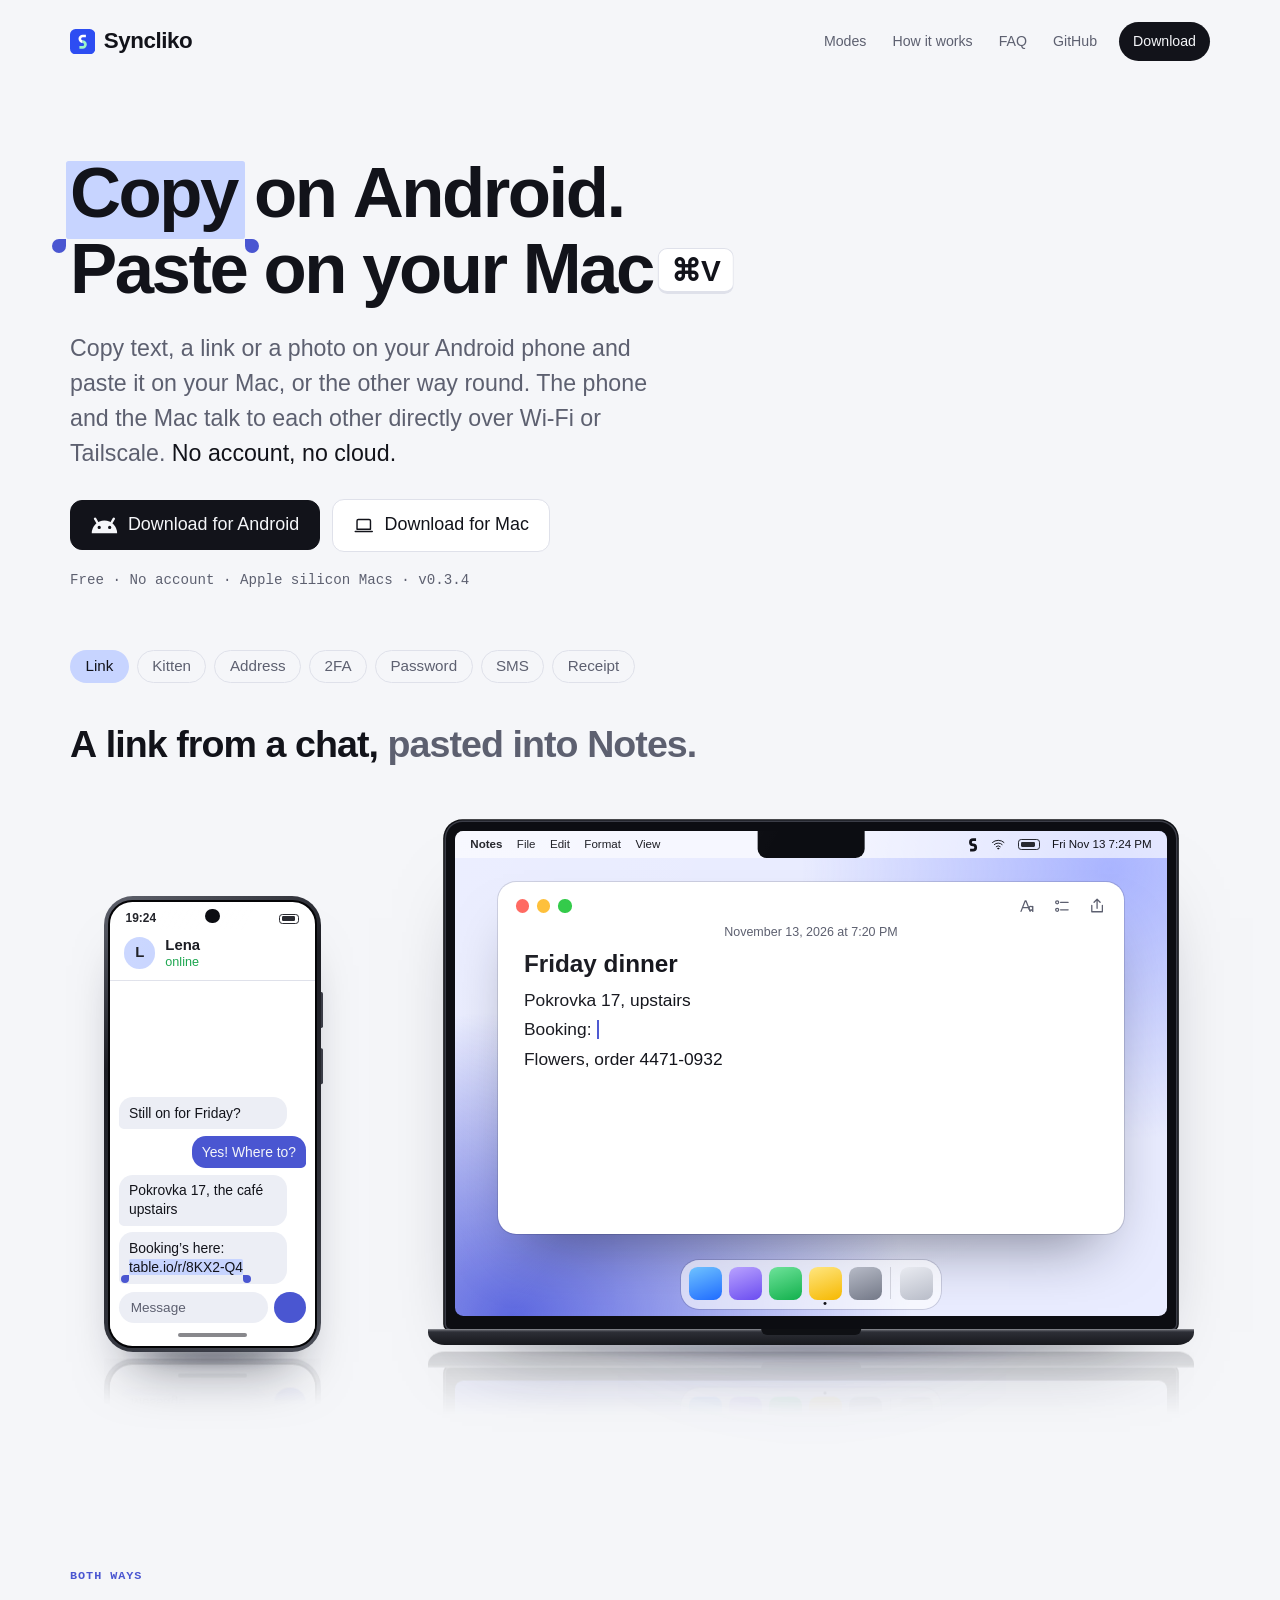
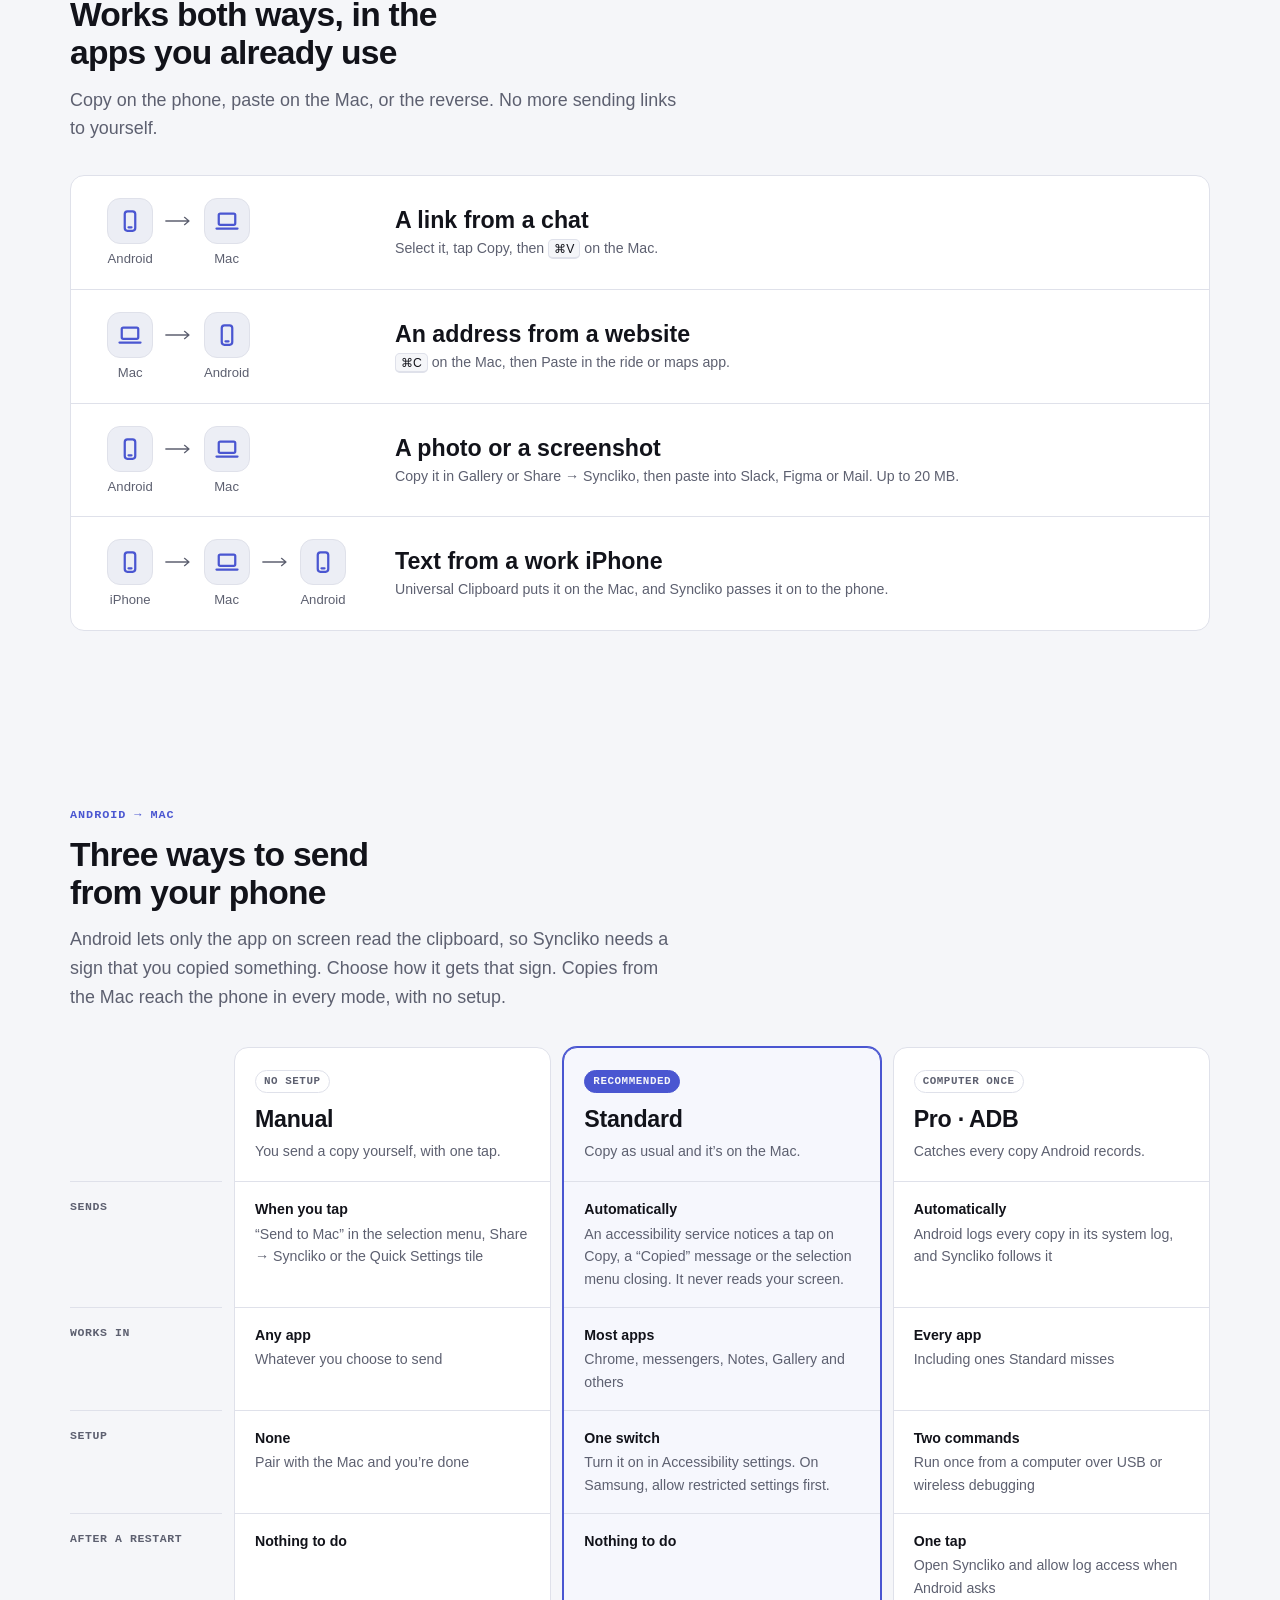
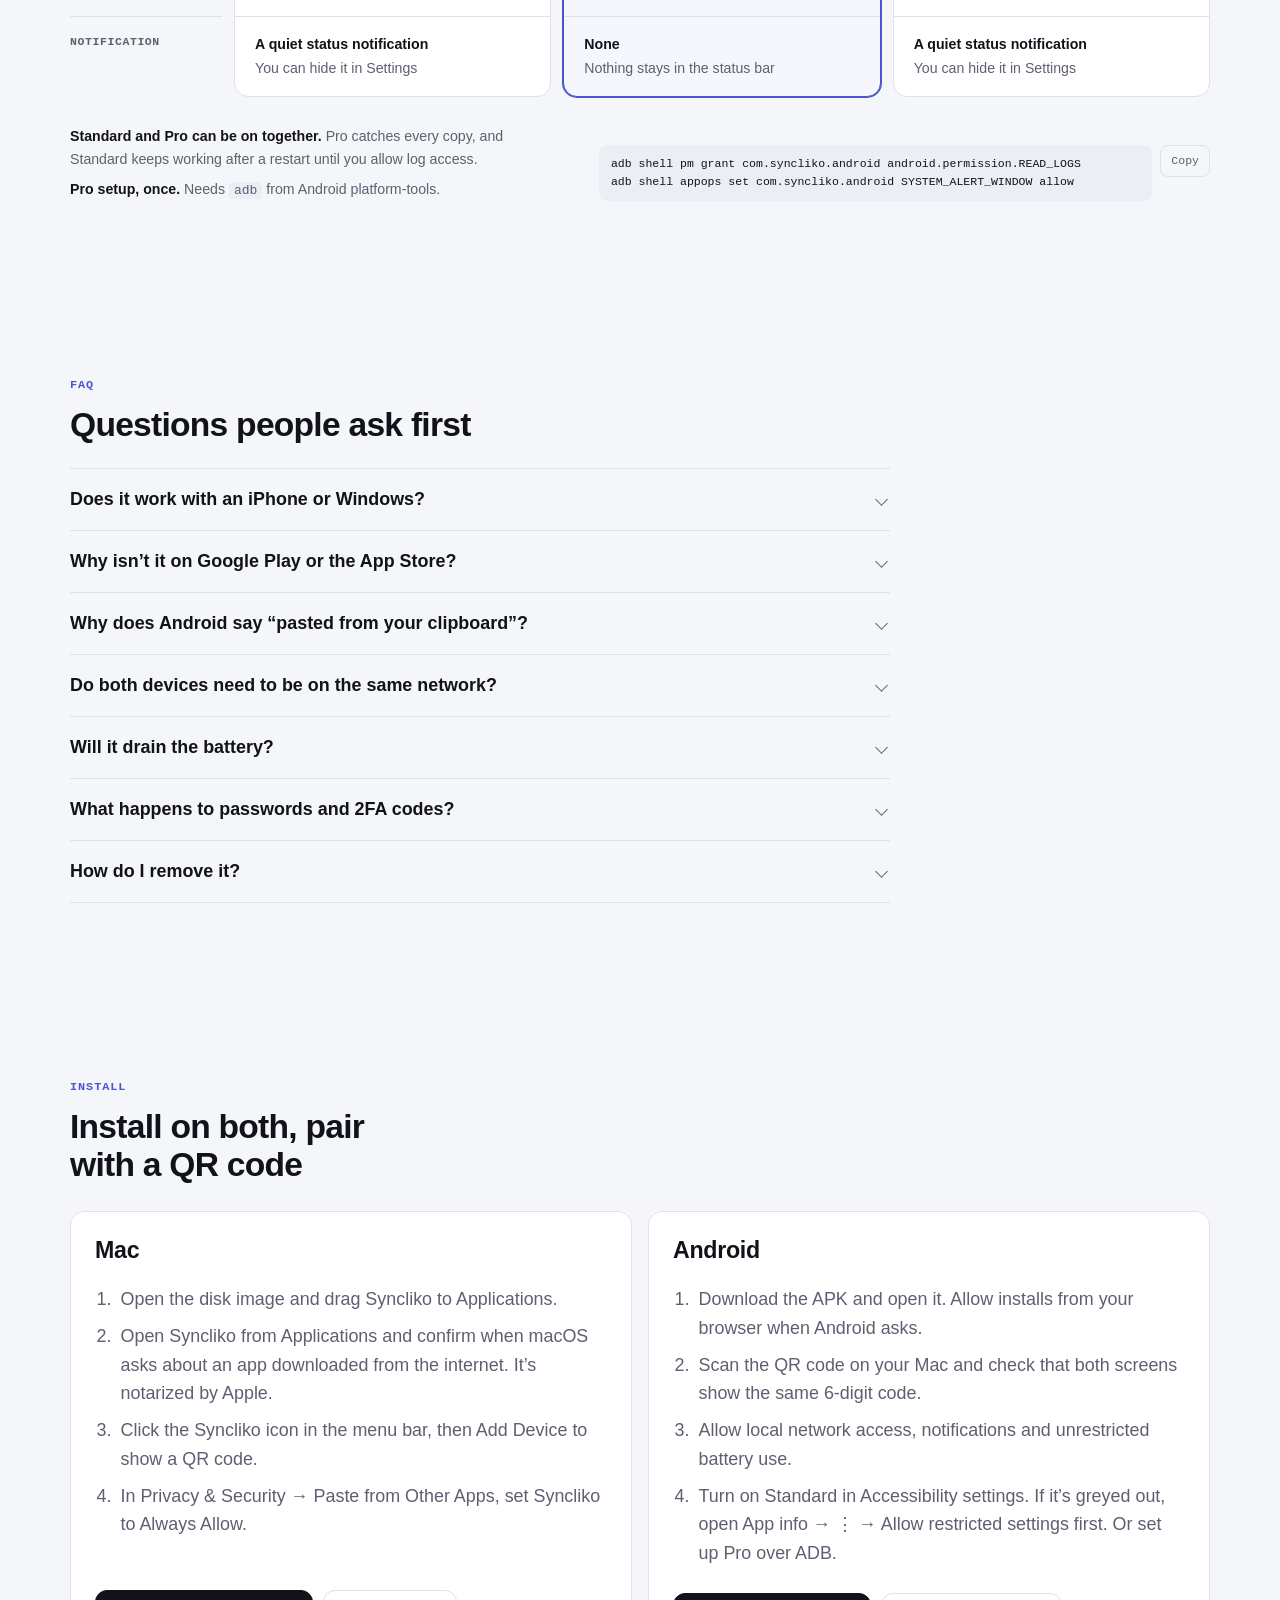
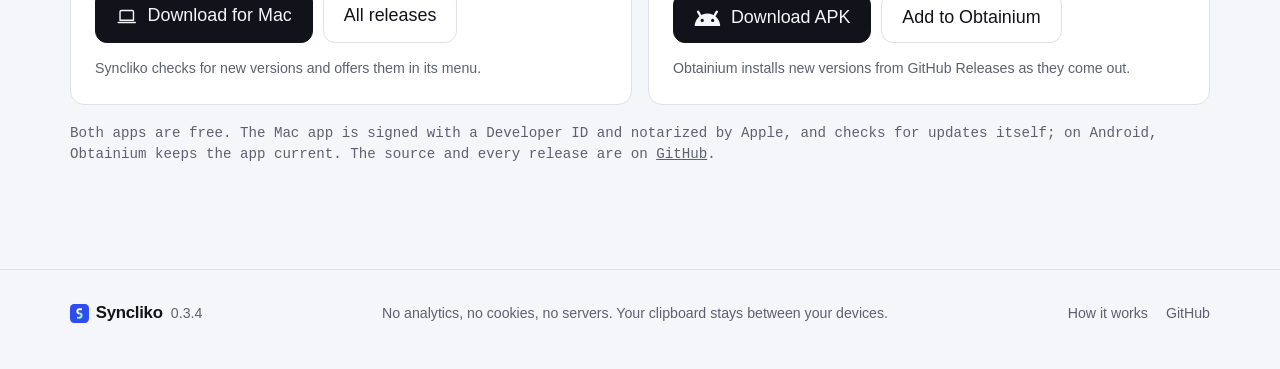
==== commit e4849cf6: "Syncliko 0.3.4 Co-Authored-By: Claude Opus 5.5 <noreply@anthropic.com>" ====
--- a/site/index.html
+++ b/site/index.html
@@ -608,21 +608,21 @@
 .chat-side .ws span { color: var(--muted); font-weight: 400; }
 .chat-side .sec { margin-top: 0.5em; font-size: 0.85em; font-weight: 600; color: var(--muted); opacity: 0.8; }
 .chat-side .cur { margin: 0 -0.4em; padding: 0.25em 0.4em; border-radius: 0.4em; background: var(--win-edge); color: var(--ink); }
-.chat-side .unread { display: flex; justify-content: space-between; color: var(--ink); font-weight: 600; }
-.chat-side .unread em { font-style: normal; font-size: 0.85em; padding: 0 0.45em; border-radius: 999px; background: #e0457b; color: #fff; }
+.chat-side .unread { display: flex; justify-content: space-between; align-items: center; color: var(--ink); font-weight: 600; }
+.chat-side .unread em { display: inline-grid; place-items: center; min-width: 1.6em; height: 1.6em; padding: 0 0.4em; box-sizing: border-box; border-radius: 999px; background: #e0457b; color: #fff; font: 700 0.78em/1 var(--text); font-style: normal; font-variant-numeric: tabular-nums; }
 .chat-side .dm { display: flex; align-items: center; gap: 0.45em; }
 .chat-side .dm i { width: 0.55em; height: 0.55em; border-radius: 50%; border: 1px solid var(--muted); }
 .chat-side .dm i.on { border-color: var(--signal); background: var(--signal); }
 .chat-main { flex: 1; min-width: 0; display: flex; flex-direction: column; gap: 0.5em; padding: 0.7em 1em 0.9em; }
 .chan { display: flex; align-items: baseline; gap: 0.7em; padding-bottom: 0.5em; border-bottom: 1px solid var(--line); font-size: 0.74em; color: var(--muted); }
 .chan b { color: var(--ink); font-size: 1.1em; }
-.feed { flex: 1; min-height: 0; overflow: hidden; display: flex; flex-direction: column; justify-content: flex-end; gap: 0.55em; }
+.feed { flex: 1; min-height: 0; overflow: hidden; display: flex; flex-direction: column; justify-content: flex-end; gap: 0.36em; }
 .cm { display: flex; gap: 0.6em; font-size: 0.74em; color: var(--ink); line-height: 1.35; }
 .cm:not([hidden]) { animation: rise 0.4s ease backwards; }
 .cm b { display: block; font-size: 0.95em; margin-bottom: 0.1em; }
 .cm b small { font-weight: 400; color: var(--muted); font-size: 0.85em; margin-left: 0.3em; }
 .cm .av { flex: none; width: 2em; height: 2em; border-radius: 0.5em; display: grid; place-items: center; background: var(--a); color: #fff; font: 700 0.9em/1 var(--text); font-style: normal; }
-.cm .thumb { display: block; width: 4.6em; height: 4.6em; margin-top: 0.3em; }
+.cm .thumb { display: block; width: 3.9em; height: 3.9em; margin-top: 0.3em; }
 .reacts { display: flex; gap: 0.35em; margin-top: 0.4em; }
 .react { display: inline-flex; align-items: center; gap: 0.25em; padding: 0.15em 0.5em; border-radius: 999px; border: 1px solid var(--line); background: var(--code-bg); font-size: 0.9em; }
 .react:not([hidden]) { animation: pop 0.35s cubic-bezier(0.2, 1.4, 0.4, 1) backwards; }
@@ -823,7 +823,7 @@
           <a class="btn primary" href="#install"><svg class="os-icon android" viewBox="3 7.2 18 11" width="24" height="15" aria-hidden="true"><path fill="currentColor" fill-rule="evenodd" d="M3.5 18a8.5 8.5 0 0 1 17 0Z M9.6 14.2a1.1 1.1 0 1 1-2.2 0a1.1 1.1 0 1 1 2.2 0Z M16.6 14.2a1.1 1.1 0 1 1-2.2 0a1.1 1.1 0 1 1 2.2 0Z"/><path fill="none" stroke="currentColor" stroke-width="1.6" stroke-linecap="round" d="M7.4 11.2 5.7 8.3M16.6 11.2l1.7-2.9"/></svg>Download for Android</a>
           <a class="btn" href="#install"><span class="os-icon apple" aria-hidden="true">&#xF8FF;</span><svg class="os-icon mac-fallback" viewBox="0 0 24 24" width="20" height="20" style="display:none" aria-hidden="true"><path fill="none" stroke="currentColor" stroke-width="1.6" stroke-linejoin="round" stroke-linecap="round" d="M4.5 6.5a1.5 1.5 0 0 1 1.5-1.5h12a1.5 1.5 0 0 1 1.5 1.5V16h-15ZM2.5 18.5h19"/></svg>Download for Mac</a>
         </div>
-        <p class="fine">Free · No account · Apple silicon Macs · v0.3.3</p>
+        <p class="fine">Free · No account · Apple silicon Macs · v0.3.4</p>
       </div>
 
       <div class="demo v-dark v-spot">
@@ -1324,7 +1324,7 @@
 
 <footer>
   <div class="wrap">
-    <span class="foot-brand"><svg class="brand-mark" viewBox="0 0 100 100" aria-hidden="true"><rect class="mark-tile" width="100" height="100" rx="22"/><g transform="translate(50 50) scale(0.8) translate(-50 -50)" fill="none" stroke-width="13"><path class="mark-a" d="M66 22H50A14 14 0 0 0 50 50"/><path class="mark-b" d="M50 50A14 14 0 0 1 50 78H34"/></g></svg>Syncliko<span class="foot-ver">0.3.3</span></span>
+    <span class="foot-brand"><svg class="brand-mark" viewBox="0 0 100 100" aria-hidden="true"><rect class="mark-tile" width="100" height="100" rx="22"/><g transform="translate(50 50) scale(0.8) translate(-50 -50)" fill="none" stroke-width="13"><path class="mark-a" d="M66 22H50A14 14 0 0 0 50 50"/><path class="mark-b" d="M50 50A14 14 0 0 1 50 78H34"/></g></svg>Syncliko<span class="foot-ver">0.3.4</span></span>
     <span>No analytics, no cookies, no servers. Your clipboard stays between your devices.</span>
     <span class="foot-links"><a class="foot-link" href="how-it-works.html">How it works</a><a class="foot-link" href="https://github.com/kdanet/syncliko" rel="noopener">GitHub</a></span>
   </div>
@@ -1869,15 +1869,23 @@
       await wait(1100);
     }
 
+    /* A reply comes in; if the feed no longer has room, the oldest message scrolls away, as in a real
+       channel. */
+    function reply(id) {
+      var feed = q('.feed'), msg = q('[data-chat="' + id + '"]');
+      msg.hidden = false;
+      // The feed is bottom-aligned, so once it overflows the oldest message pokes out above its top.
+      var old = q('[data-chat-old]');
+      if (!old.hidden && old.getBoundingClientRect().top < feed.getBoundingClientRect().top - 1) old.hidden = true;
+    }
     /* After the kitten is pasted: it's sent to the channel, the team reacts, and two replies come in. */
     async function chatReplies(sc) {
       await wait(250);
       qa('[data-fill="' + sc.id + '"]').forEach(function (el) { el.hidden = el.classList.contains('ph') ? false : true; });
       q('[data-chat="post"]').hidden = false;
       for (var r of ['r1', 'r2', 'r3']) { await wait(380); q('[data-chat="' + r + '"]').hidden = false; }
-      // The oldest message scrolls away as the replies come in, as in a real channel.
-      await wait(650); q('[data-chat-old]').hidden = true; q('[data-chat="a1"]').hidden = false;
-      await wait(900); q('[data-chat="a2"]').hidden = false;
+      await wait(650); reply('a1');
+      await wait(900); reply('a2');
       await wait(1200);
     }
 
